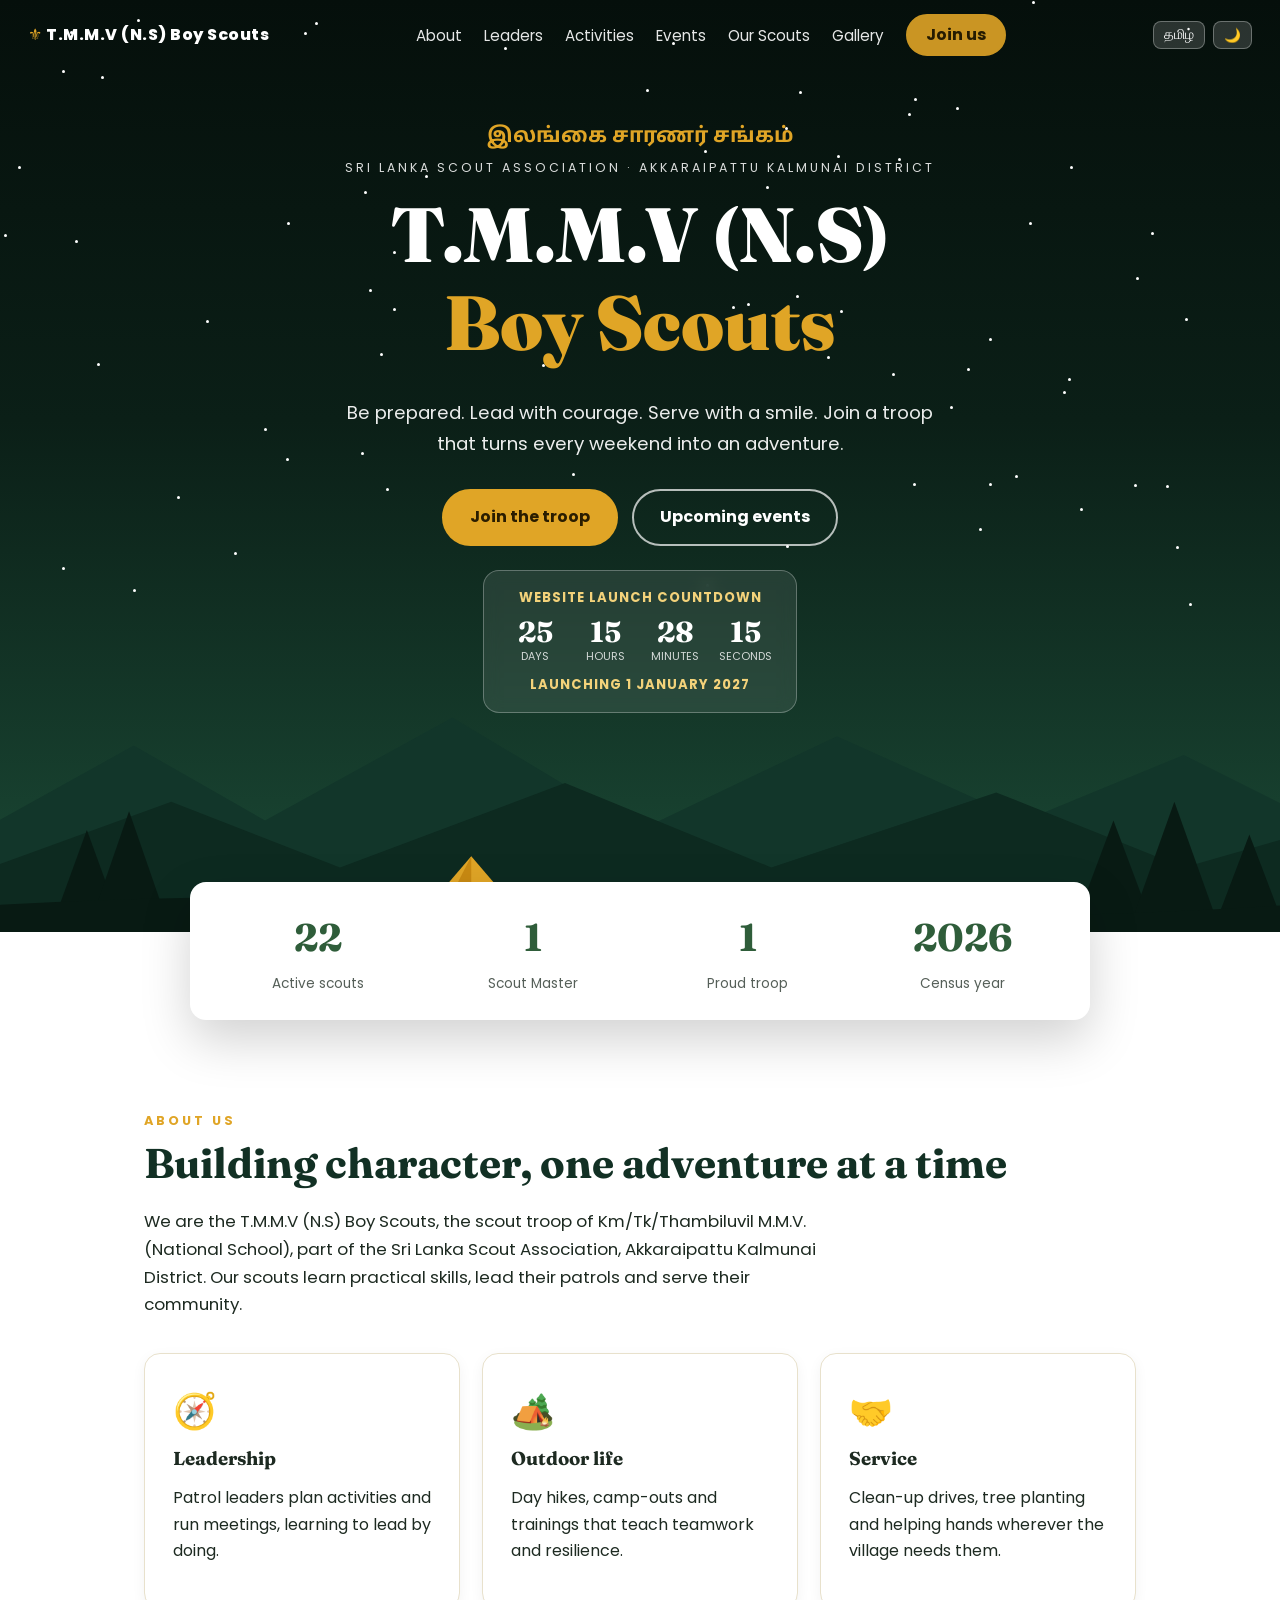
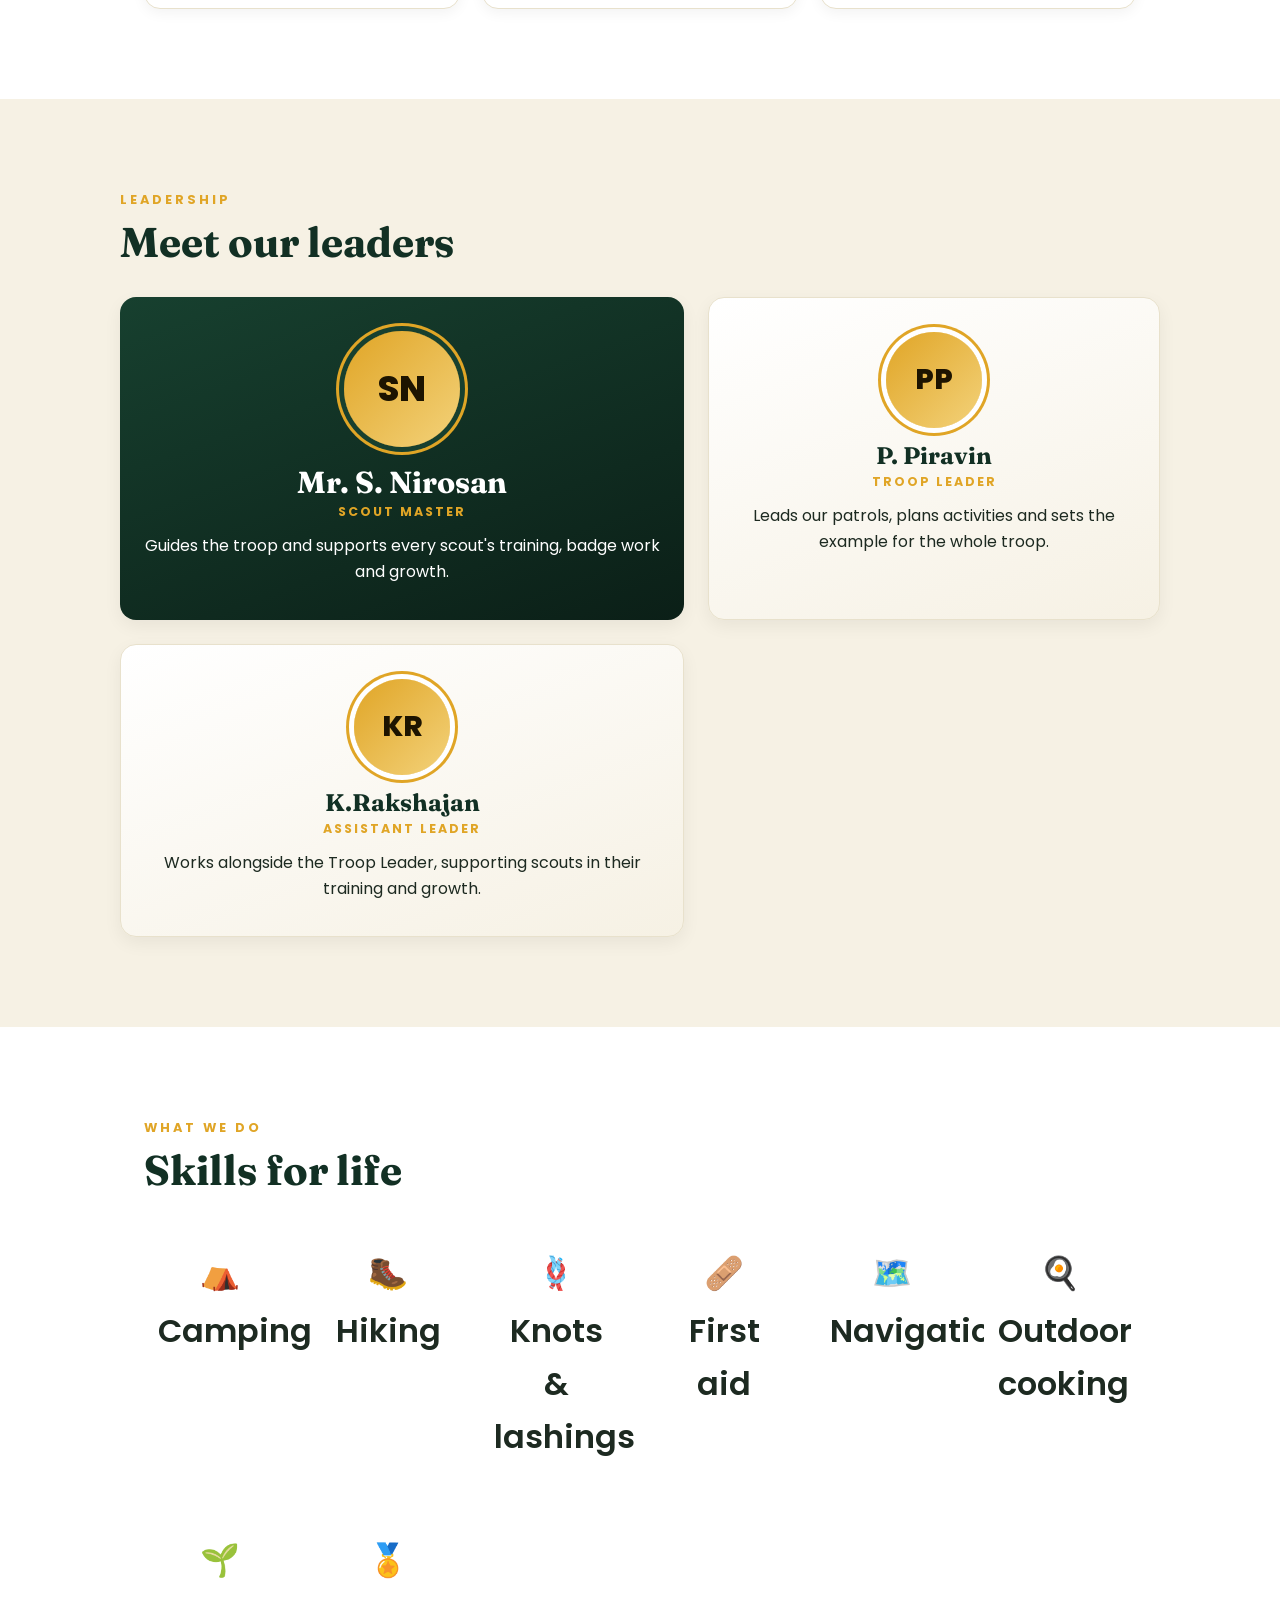
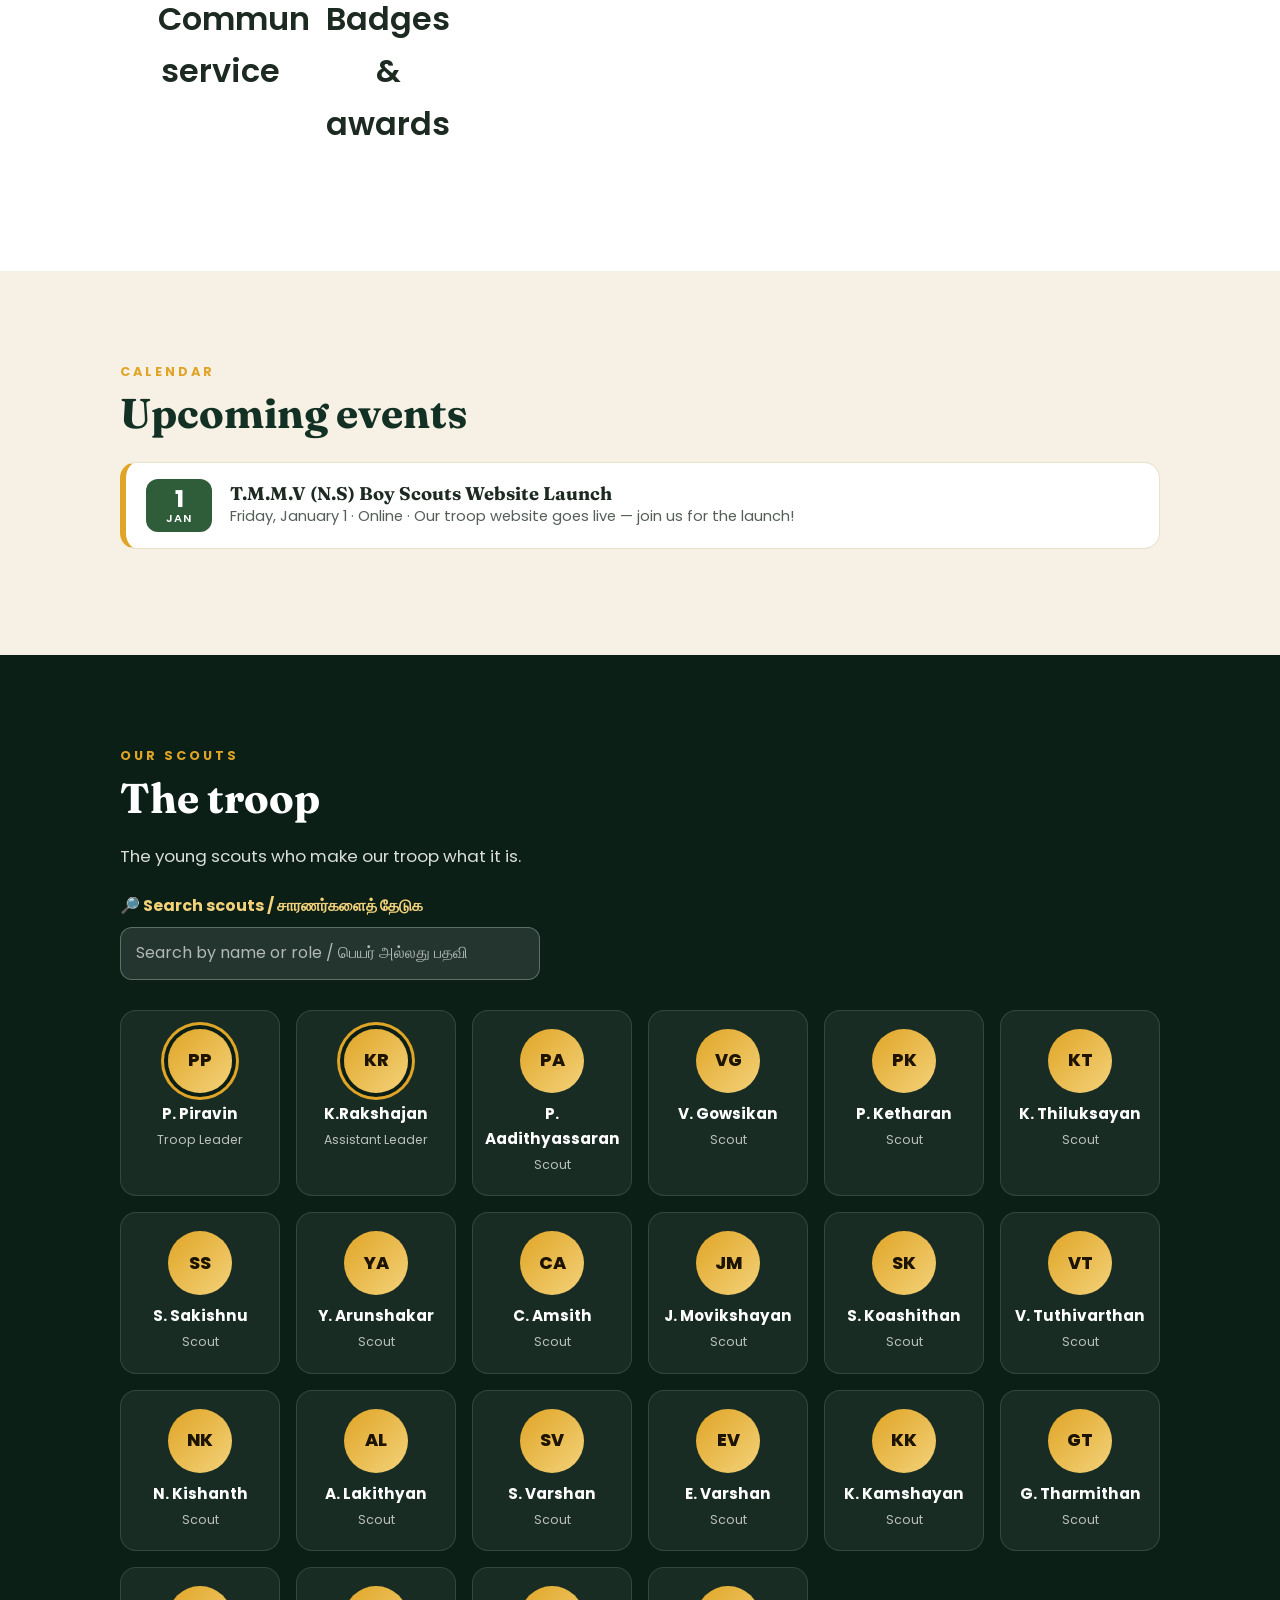
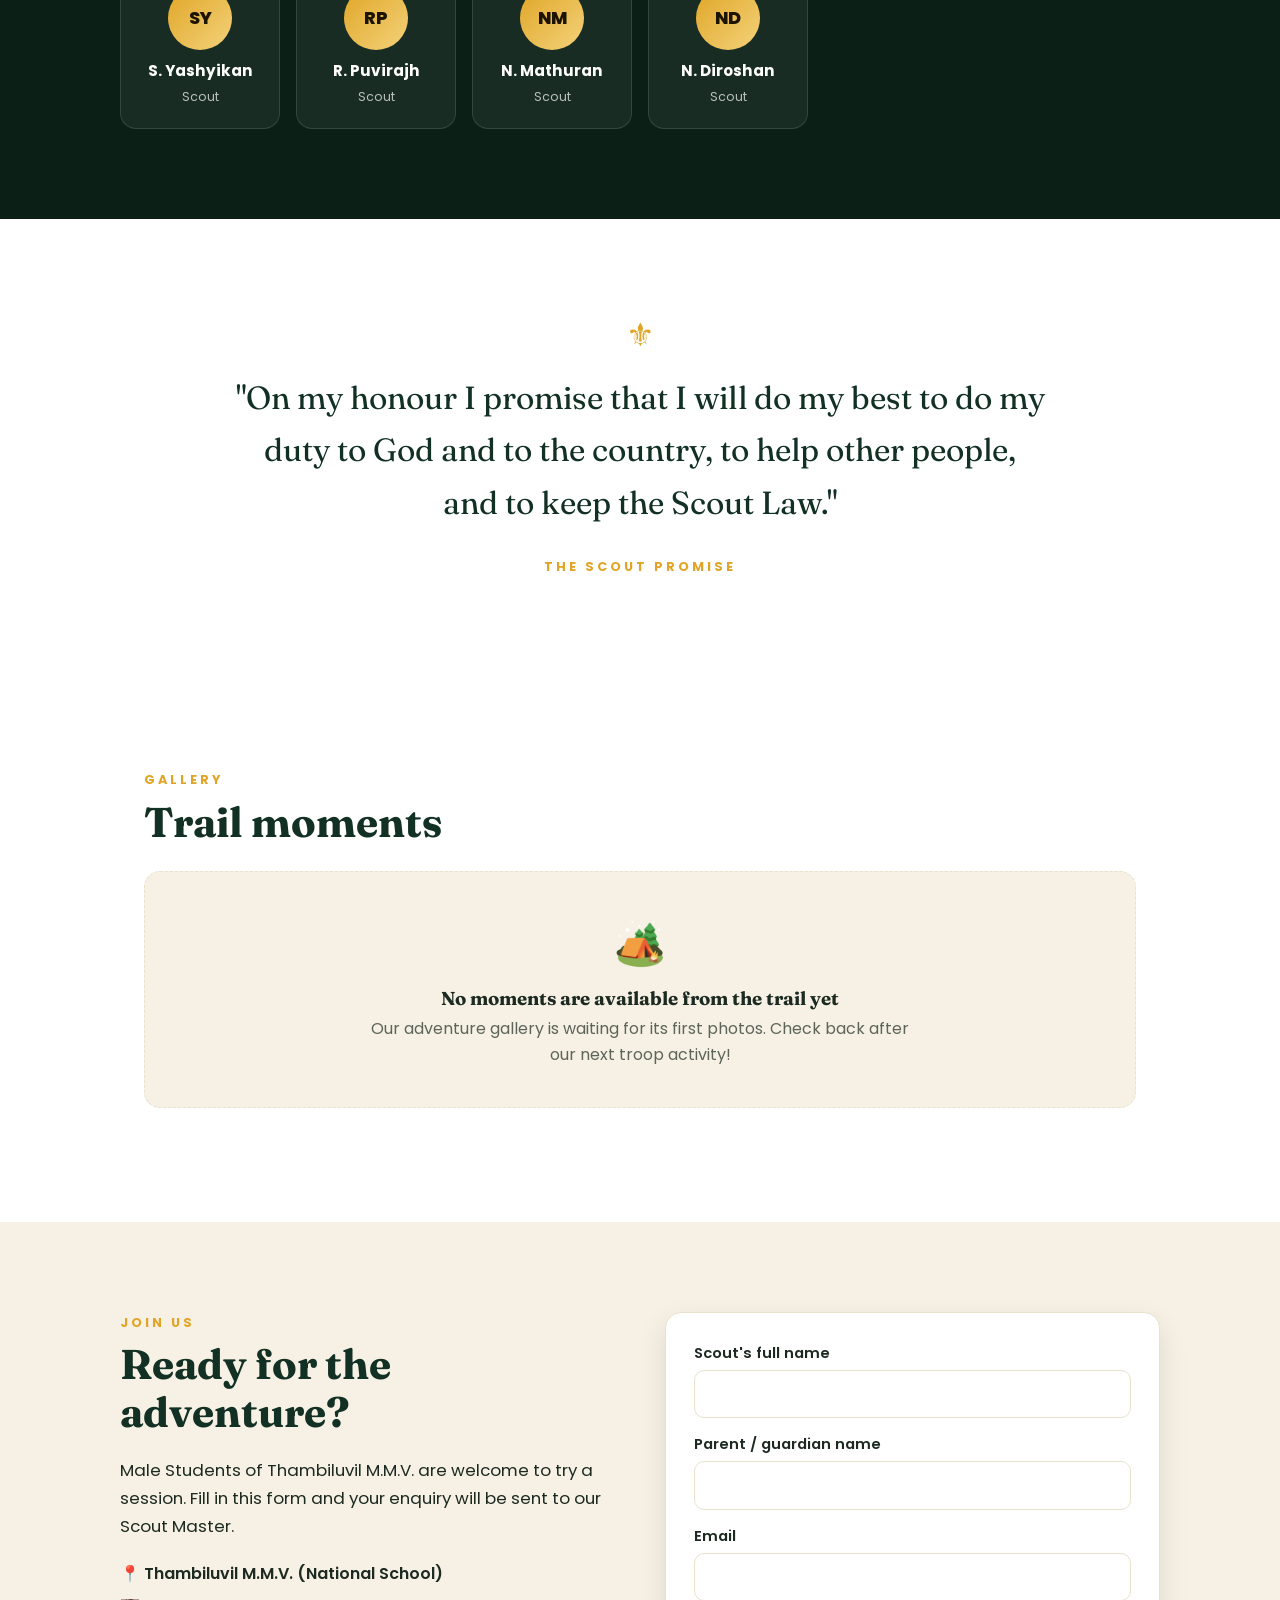
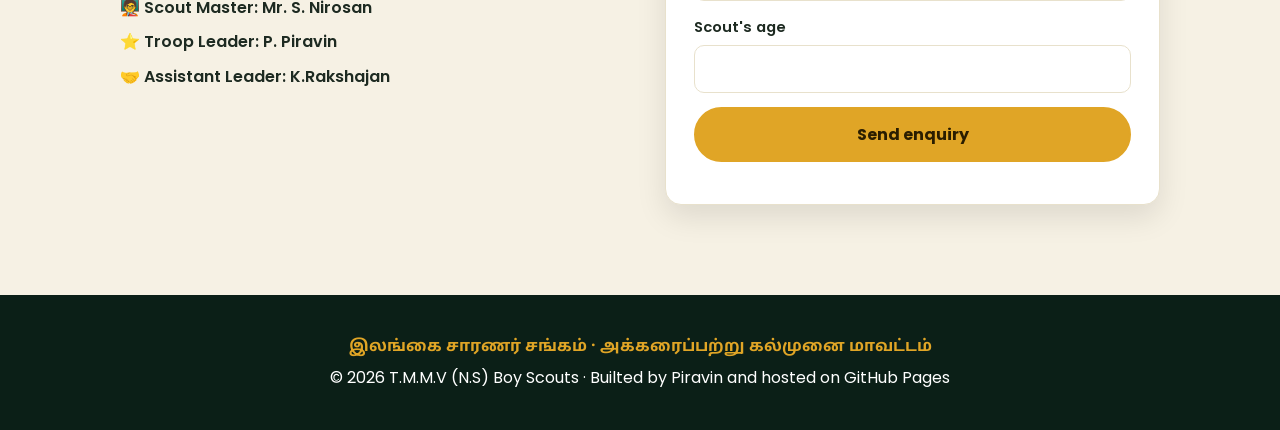
==== index.html @ 50176ca0 "Remove admin controls from website" ====
<!doctype html>
<html lang="en" data-theme="light" data-lang="en">
<head>
<meta charset="utf-8">
<meta name="viewport" content="width=device-width, initial-scale=1">
<title>T.M.M.V (N.S) Boy Scouts · Sri Lanka Scout Association</title>
<meta name="description" content="T.M.M.V (N.S) Boy Scouts, Thambiluvil, Akkaraipattu Kalmunai District. Adventure, service and friendship.">
<meta name="theme-color" content="#0b1f17">
<link rel="preconnect" href="https://fonts.googleapis.com">
<link rel="preconnect" href="https://fonts.gstatic.com" crossorigin>
<link href="https://fonts.googleapis.com/css2?family=Poppins:wght@400;600;800&family=Noto+Sans+Tamil:wght@500;700&family=Fraunces:opsz,wght@9..144,700;9..144,900&display=swap" rel="stylesheet">
<link rel="stylesheet" href="style.css">

</head>
<body>
<header class="nav" id="nav">
  <a class="brand" href="#top"><span class="fleur">⚜</span> T.M.M.V (N.S) Boy Scouts</a>
  <button class="menu-btn" aria-label="Toggle menu" aria-expanded="false">☰</button>
  <nav id="menu">
    <a href="#about" data-i18n="nav_about">About</a>
    <a href="#leaders" data-i18n="nav_leaders">Leaders</a>
    <a href="#activities" data-i18n="nav_activities">Activities</a>
    <a href="#events" data-i18n="nav_events">Events</a>
    <a href="#roster" data-i18n="nav_roster">Our Scouts</a>
    <a href="#gallery" data-i18n="nav_gallery">Gallery</a>
    <a href="#join" class="btn small" data-i18n="nav_join">Join us</a>
  </nav>
  <div class="nav-controls">
    <button id="lang-btn" title="Switch language">தமிழ்</button>
    <button id="theme-btn" title="Toggle theme">🌙</button>
  </div>
</header>

<main id="top">
  <section class="hero">
    <div class="stars" aria-hidden="true"></div>
    <div class="hero-inner">
      <p class="tamil">இலங்கை சாரணர் சங்கம்</p>
      <p class="eyebrow" data-i18n="hero_eyebrow">Sri Lanka Scout Association · Akkaraipattu Kalmunai District</p>
      <h1>T.M.M.V (N.S)<br><span data-i18n="hero_title">Boy Scouts</span></h1>
      <p class="lead" data-i18n="hero_lead">Be prepared. Lead with courage. Serve with a smile. Join a troop that turns every weekend into an adventure.</p>
      <div class="cta">
        <a href="#join" class="btn" data-i18n="cta_join">Join the troop</a>
        <a href="#events" class="btn ghost" data-i18n="cta_events">Upcoming events</a>
      </div>
      <div class="launch-countdown" aria-live="polite">
        <span class="launch-label" data-i18n="launch_label">Website launch countdown</span>
        <div class="countdown-grid">
          <div><strong id="launch-days">--</strong><small data-i18n="count_days">Days</small></div>
          <div><strong id="launch-hours">--</strong><small data-i18n="count_hours">Hours</small></div>
          <div><strong id="launch-minutes">--</strong><small data-i18n="count_minutes">Minutes</small></div>
          <div><strong id="launch-seconds">--</strong><small data-i18n="count_seconds">Seconds</small></div>
        </div>
        <span class="launch-date" data-i18n="launch_date">Launching 1 January 2027</span>
      </div>
    </div>
    <svg class="scene" viewBox="0 0 1440 320" preserveAspectRatio="xMidYMax slice" aria-hidden="true">
      <path d="M0 220 L180 120 L320 200 L520 90 L720 210 L930 110 L1130 200 L1300 130 L1440 200 L1440 320 L0 320Z" fill="#12362a"/>
      <path d="M0 260 L220 180 L400 250 L640 160 L860 250 L1100 170 L1300 250 L1440 210 L1440 320 L0 320Z" fill="#0d2a20"/>
      <g fill="#081a13">
        <path d="M90 320 L130 210 L170 320Z"/><path d="M130 320 L175 190 L220 320Z"/>
        <path d="M1180 320 L1225 200 L1270 320Z"/><path d="M1240 320 L1290 180 L1340 320Z"/>
        <path d="M1330 320 L1370 215 L1410 320Z"/>
      </g>
      <path d="M0 320 L0 292 Q360 270 720 292 T1440 288 L1440 320Z" fill="#081a13"/>
      <g transform="translate(470 238)">
        <path d="M0 82 L70 0 L140 82Z" fill="#e0a526"/>
        <path d="M70 0 L70 82 L28 82Z" fill="#c98a12"/>
        <path d="M70 82 L52 82 L70 38 L88 82Z" fill="#3a2a05"/>
      </g>
      <g transform="translate(790 262)">
        <ellipse cx="30" cy="62" rx="64" ry="12" fill="#ffb347" opacity=".18" class="glow"/>
        <rect x="4" y="54" width="52" height="7" rx="3" fill="#4a2f12" transform="rotate(-8 30 57)"/>
        <rect x="4" y="54" width="52" height="7" rx="3" fill="#5c3a16" transform="rotate(8 30 57)"/>
        <path class="flame" d="M30 56 C8 46 20 28 28 8 C34 26 52 34 30 56Z" fill="#ff8a1f"/>
        <path class="flame f2" d="M30 56 C18 48 26 38 30 26 C36 38 44 46 30 56Z" fill="#ffd25a"/>
      </g>
    </svg>
  </section>

  <section class="stats">
    <div class="stat"><b id="stat-scouts" data-count="0">0</b><span data-i18n="stat_scouts">Active scouts</span></div>
    <div class="stat"><b data-count="1">0</b><span data-i18n="stat_master">Scout Master</span></div>
    <div class="stat"><b data-count="1">0</b><span data-i18n="stat_troop">Proud troop</span></div>
    <div class="stat"><b data-count="2026">0</b><span data-i18n="stat_year">Census year</span></div>
  </section>

  <section id="about" class="section reveal">
    <p class="kicker" data-i18n="about_kicker">About us</p>
    <h2 data-i18n="about_title">Building character, one adventure at a time</h2>
    <p class="intro" data-i18n="about_text">We are the T.M.M.V (N.S) Boy Scouts, the scout troop of Km/Tk/Thambiluvil M.M.V. (National School), part of the Sri Lanka Scout Association, Akkaraipattu Kalmunai District. Our scouts learn practical skills, lead their patrols and serve their community.</p>
    <div class="cards three">
      <article class="card"><span class="icon">🧭</span><h3 data-i18n="card_leadership">Leadership</h3><p data-i18n="card_leadership_desc">Patrol leaders plan activities and run meetings, learning to lead by doing.</p></article>
      <article class="card"><span class="icon">🏕️</span><h3 data-i18n="card_outdoor">Outdoor life</h3><p data-i18n="card_outdoor_desc">Day hikes, camp-outs and trainings that teach teamwork and resilience.</p></article>
      <article class="card"><span class="icon">🤝</span><h3 data-i18n="card_service">Service</h3><p data-i18n="card_service_desc">Clean-up drives, tree planting and helping hands wherever the village needs them.</p></article>
    </div>
  </section>

  <section id="leaders" class="section alt reveal">
    <div class="wrap">
      <p class="kicker" data-i18n="leaders_kicker">Leadership</p>
      <h2 data-i18n="leaders_title">Meet our leaders</h2>
      <div class="leaders" id="leaders-grid"></div>
    </div>
  </section>

  <section id="activities" class="section reveal">
    <p class="kicker" data-i18n="activities_kicker">What we do</p>
    <h2 data-i18n="activities_title">Skills for life</h2>
    <div class="grid-icons">
      <div class="tile-i"><span>⛺</span><span data-i18n="act_camping">Camping</span></div>
      <div class="tile-i"><span>🥾</span><span data-i18n="act_hiking">Hiking</span></div>
      <div class="tile-i"><span>🪢</span><span data-i18n="act_knots">Knots &amp; lashings</span></div>
      <div class="tile-i"><span>🩹</span><span data-i18n="act_firstaid">First aid</span></div>
      <div class="tile-i"><span>🗺️</span><span data-i18n="act_nav">Navigation</span></div>
      <div class="tile-i"><span>🍳</span><span data-i18n="act_cooking">Outdoor cooking</span></div>
      <div class="tile-i"><span>🌱</span><span data-i18n="act_service">Community service</span></div>
      <div class="tile-i"><span>🏅</span><span data-i18n="act_badges">Badges &amp; awards</span></div>
    </div>
  </section>

  <section id="events" class="section alt reveal">
    <div class="wrap">
      <p class="kicker" data-i18n="events_kicker">Calendar</p>
      <h2 data-i18n="events_title">Upcoming events</h2>
      <ul class="events" id="event-list"></ul>
    </div>
  </section>

  <section id="roster" class="section dark reveal">
    <div class="wrap">
      <p class="kicker" data-i18n="roster_kicker">Our scouts</p>
      <h2 data-i18n="roster_title">The troop</h2>
      <p class="intro light" data-i18n="roster_desc">The young scouts who make our troop what it is.</p>
      <label class="scout-search-label" for="scout-search">🔎 Search scouts / சாரணர்களைத் தேடுக</label>
      <input id="scout-search" class="scout-search" type="search" placeholder="Search by name or role / பெயர் அல்லது பதவி" oninput="filterScouts(this.value)" autocomplete="off">
      <div class="roster" id="roster-grid"></div>
    </div>
  </section>

  <section class="promise reveal">
    <blockquote data-i18n="promise_text">"On my honour I promise that I will do my best to do my duty to God and to the country, to help other people, and to keep the Scout Law."</blockquote>
    <p data-i18n="promise_label">The Scout Promise</p>
  </section>

  <section id="gallery" class="section reveal">
    <p class="kicker" data-i18n="gallery_kicker">Gallery</p>
    <h2 data-i18n="gallery_title">Trail moments</h2>
    <div class="trail-empty">
      <span aria-hidden="true">🏕️</span>
      <h3 data-i18n="trail_empty_title">No moments are available from the trail yet</h3>
      <p data-i18n="trail_empty_text">Our adventure gallery is waiting for its first photos. Check back after our next troop activity!</p>
    </div>
    <div class="gallery" id="trail-gallery"></div>
  </section>

  <section id="join" class="section alt reveal">
    <div class="wrap join">
      <div>
        <p class="kicker" data-i18n="join_kicker">Join us</p>
        <h2 data-i18n="join_title">Ready for the adventure?</h2>
        <p class="intro" data-i18n="join_text">Male Students of Thambiluvil M.M.V. are welcome to try a session. Fill in this form and your enquiry will be sent to our Scout Master.</p>
        <ul class="facts" id="facts"></ul>
      </div>
      <form class="form" id="join-form" action="https://formsubmit.co/mrpiravin38@gmail.com" method="POST">
        <input type="hidden" name="_subject" value="New T.M.M.V Boy Scouts website enquiry">
        <input type="hidden" name="_template" value="table">
        <input type="hidden" name="_captcha" value="true">
        <label><span data-i18n="form_scout_name">Scout's full name</span><input name="scout_name" autocomplete="name" required></label>
        <label><span data-i18n="form_name">Parent / guardian name</span><input name="guardian_name" required></label>
        <label>Email<input type="email" name="email" autocomplete="email" required></label>
        <label><span data-i18n="form_age">Scout's age</span><input type="number" name="age" min="5" max="25" required></label>
        <button class="btn" type="submit" data-i18n="form_submit">Send enquiry</button>
        <p id="form-msg" role="status"></p>
      </form>
    </div>
  </section>
</main>

<footer>
  <p class="tamil">இலங்கை சாரணர் சங்கம் · அக்கரைப்பற்று கல்முனை மாவட்டம்</p>
  <p>© <span id="year"></span> T.M.M.V (N.S) Boy Scouts · Builted by Piravin and hosted on GitHub Pages</p>
</footer>


<script src="script.js" defer></script>

</body>
</html>
---- style.css ----
:root{--night:#0b1f17;--green:#2f5d3a;--green-dark:#123024;--sand:#f6f1e4;--gold:#e0a526;--ink:#1d2a21;--radius:16px;--bg:#fff;--bg-alt:var(--sand);--card-bg:#fff;--card-border:#e8e1cc;--text:var(--ink);--text-muted:rgba(29,42,33,.7)}
[data-theme="dark"]{--bg:#0f1a14;--bg-alt:#142620;--card-bg:#1a3028;--card-border:#2a4a3a;--text:#e8f0ec;--text-muted:rgba(232,240,236,.7);--ink:#e8f0ec}
*{box-sizing:border-box}
html{scroll-behavior:smooth}
body{margin:0;color:var(--text);background:var(--bg);line-height:1.65;font-family:"Poppins",system-ui,sans-serif;transition:background .3s,color .3s}
h1,h2,h3{font-family:"Fraunces",Georgia,serif;line-height:1.15}
.tamil{font-family:"Noto Sans Tamil",sans-serif;font-weight:700}
a{color:inherit}

.nav{position:fixed;inset:0 0 auto 0;z-index:20;display:flex;align-items:center;justify-content:space-between;padding:14px 28px;color:#fff;transition:background .3s,padding .3s,box-shadow .3s}
.nav.scrolled{background:rgba(11,31,23,.94);backdrop-filter:blur(8px);padding:10px 28px;box-shadow:0 4px 20px rgba(0,0,0,.25)}
.brand{font-weight:800;text-decoration:none;letter-spacing:.5px}
.fleur{color:var(--gold)}
.nav nav{display:flex;gap:22px;align-items:center;font-size:.95rem}
.nav nav a{text-decoration:none;opacity:.9}
.nav nav a:hover{opacity:1;color:var(--gold)}
.nav nav a.btn:hover{color:#2a1d00}
.menu-btn{display:none;background:none;border:0;color:inherit;font-size:1.6rem;cursor:pointer}
.nav-controls{display:flex;gap:8px;align-items:center}
.nav-controls button{background:rgba(255,255,255,.15);border:1px solid rgba(255,255,255,.3);color:#fff;border-radius:8px;padding:5px 10px;cursor:pointer;font-size:.85rem;transition:background .2s}
.nav-controls button:hover{background:rgba(255,255,255,.3)}

.btn{display:inline-block;padding:13px 26px;border-radius:999px;font-family:inherit;background:var(--gold);color:#2a1d00;font-weight:700;font-size:1rem;text-decoration:none;border:2px solid var(--gold);cursor:pointer;transition:transform .2s,box-shadow .2s}
.btn:hover{transform:translateY(-2px);box-shadow:0 8px 20px rgba(224,165,38,.35)}
.btn.small{padding:6px 18px}
.btn.ghost{background:transparent;color:#fff;border-color:rgba(255,255,255,.7)}

.hero{position:relative;min-height:100vh;display:grid;place-items:center;text-align:center;overflow:hidden;padding:120px 24px 220px;color:#fff;background:linear-gradient(180deg,#050f0b 0%,#0b1f17 45%,#1b4a36 100%)}
.stars{position:absolute;inset:0}
.star{position:absolute;width:3px;height:3px;background:#fff;border-radius:50%;animation:twinkle 3s infinite ease-in-out}
@keyframes twinkle{0%,100%{opacity:.2}50%{opacity:1}}
.hero-inner{position:relative;z-index:2;max-width:820px}
.hero .tamil{font-size:1.3rem;color:var(--gold);margin:0}
.eyebrow{text-transform:uppercase;letter-spacing:3px;font-size:.78rem;opacity:.85;margin:.3em 0 1em}
.hero h1{font-size:clamp(2.4rem,7vw,4.8rem);margin:0 0 .4em;font-weight:900}
.hero h1 span{color:var(--gold)}
.lead{font-size:1.15rem;max-width:620px;margin:0 auto;opacity:.92}
.cta{display:flex;gap:14px;justify-content:center;flex-wrap:wrap;margin-top:30px}
.launch-countdown{position:relative;z-index:2;display:inline-grid;gap:8px;margin-top:24px;padding:16px 22px;border:1px solid rgba(255,255,255,.28);border-radius:16px;background:rgba(255,255,255,.09);backdrop-filter:blur(8px)}
.launch-label,.launch-date{font-size:.82rem;letter-spacing:1px;text-transform:uppercase;color:#f3d27a;font-weight:700}
.countdown-grid{display:flex;justify-content:center;gap:12px}
.countdown-grid div{min-width:58px;display:grid;gap:0}
.countdown-grid strong{font-family:"Fraunces",serif;font-size:1.8rem;line-height:1.1;color:#fff}
.countdown-grid small{font-size:.68rem;color:rgba(255,255,255,.8);text-transform:uppercase}

.scene{position:absolute;bottom:-1px;left:0;width:100%;height:300px;z-index:1}
.flame{transform-origin:30px 56px;animation:flicker .6s infinite alternate ease-in-out}
.flame.f2{animation-duration:.45s}
@keyframes flicker{from{transform:scale(1,.9) rotate(-2deg)}to{transform:scale(1.08,1.08) rotate(2deg)}}
.glow{animation:glow 1.4s infinite alternate}
@keyframes glow{from{opacity:.12}to{opacity:.3}}

.stats{position:relative;z-index:3;margin:-50px auto 0;max-width:900px;display:grid;grid-template-columns:repeat(auto-fit,minmax(150px,1fr));gap:8px;background:var(--card-bg);border-radius:var(--radius);box-shadow:0 20px 50px rgba(0,0,0,.18);padding:24px}
.stat{text-align:center}
.stat b{display:block;font-family:"Fraunces",serif;font-size:2.4rem;color:var(--green)}
.stat span{font-size:.85rem;opacity:.75}

.section{padding:90px 24px;max-width:1040px;margin:0 auto}
.section.alt{max-width:none;background:var(--bg-alt)}
.section.dark{max-width:none;background:var(--night);color:#fff}
.wrap{max-width:1040px;margin:0 auto}
.kicker{text-transform:uppercase;letter-spacing:3px;color:var(--gold);font-weight:700;font-size:.8rem;margin:0}
.section h2{font-size:clamp(1.8rem,4vw,2.6rem);margin:.2em 0 .5em;color:var(--green-dark)}
[data-theme="dark"] .section h2{color:var(--text)}
.dark h2{color:#fff}
.intro{max-width:680px;font-size:1.05rem}
.intro.light{opacity:.85}

.cards{display:grid;gap:22px;margin-top:34px}
.cards.three{grid-template-columns:repeat(auto-fit,minmax(230px,1fr))}
.card{background:var(--card-bg);border:1px solid var(--card-border);border-radius:var(--radius);padding:28px;box-shadow:0 4px 14px rgba(0,0,0,.05);transition:transform .25s,box-shadow .25s}
.card:hover{transform:translateY(-6px);box-shadow:0 16px 30px rgba(0,0,0,.12)}
.card h3{margin:.4em 0 .3em}
.icon{font-size:2.2rem}

.leaders{display:grid;grid-template-columns:1.25fr 1fr;gap:24px;margin-top:30px;align-items:stretch}
.leader-card{text-align:center;padding:34px 24px;border-radius:var(--radius);background:linear-gradient(160deg,var(--card-bg),var(--bg-alt));border:1px solid var(--card-border);box-shadow:0 6px 18px rgba(0,0,0,.06);transition:transform .25s,box-shadow .25s;position:relative}
.leader-card:hover{transform:translateY(-6px);box-shadow:0 18px 34px rgba(0,0,0,.12)}
.leader-card.primary{background:linear-gradient(160deg,#17402f,#0b1f17);color:#fff;border:0}
.leader-card h3{margin:.6em 0 0;font-size:1.5rem;color:var(--green-dark)}
.leader-card.primary h3{color:#fff;font-size:1.9rem}
[data-theme="dark"] .leader-card h3{color:var(--text)}
.leader-card .role{color:var(--gold);font-weight:700;text-transform:uppercase;letter-spacing:2px;font-size:.78rem;margin:.2em 0 .8em}
.leader-card p{margin:.4em 0 0}
.avatar{width:64px;height:64px;margin:0 auto 8px;border-radius:50%;display:grid;place-items:center;font-weight:800;font-size:1.1rem;color:#1d1400;background:linear-gradient(135deg,var(--gold),#f3d27a)}
.avatar.big{width:96px;height:96px;font-size:1.8rem;box-shadow:0 0 0 5px var(--card-bg),0 0 0 8px var(--gold)}
.primary .avatar.big{width:116px;height:116px;font-size:2.2rem;box-shadow:0 0 0 5px #17402f,0 0 0 8px var(--gold)}

.grid-icons{display:grid;grid-template-columns:repeat(auto-fit,minmax(150px,1fr));gap:16px;margin-top:28px}
.tile-i{background:var(--card-bg);border-radius:var(--radius);padding:22px 12px;text-align:center;font-weight:600;border:2px solid transparent;transition:border-color .2s,transform .2s}
.tile-i:hover{border-color:var(--gold);transform:scale(1.04)}
.tile-i span{display:block;font-size:2rem;margin-bottom:6px}

.events{list-style:none;padding:0;display:grid;gap:14px;margin-top:24px}
.events li{display:flex;gap:18px;align-items:center;padding:16px 20px;border:1px solid var(--card-border);border-left:6px solid var(--gold);border-radius:var(--radius);transition:transform .2s,box-shadow .2s;background:var(--card-bg)}
.events li:hover{transform:translateX(6px);box-shadow:0 8px 20px rgba(0,0,0,.08)}
.date{min-width:66px;text-align:center;background:var(--green);color:#fff;border-radius:12px;padding:8px 6px;font-size:1.4rem;font-weight:800;line-height:1.1}
.date small{display:block;font-weight:600;text-transform:uppercase;font-size:.7rem;letter-spacing:1px}
.events h3{margin:0;font-size:1.15rem}
.events p{margin:0;opacity:.75;font-size:.92rem}

.roster{display:grid;grid-template-columns:repeat(auto-fill,minmax(150px,1fr));gap:16px;margin-top:30px}
.scout{text-align:center;padding:18px 8px;border-radius:var(--radius);background:rgba(255,255,255,.06);border:1px solid rgba(255,255,255,.12);transition:transform .2s,background .2s;position:relative}
.scout:hover{transform:translateY(-5px);background:rgba(255,255,255,.12)}
.scout b{display:block;font-size:.95rem}
.scout small{opacity:.7;font-size:.78rem}
.scout.leader .avatar{box-shadow:0 0 0 4px var(--night),0 0 0 7px var(--gold)}

.promise{text-align:center;padding:90px 24px;max-width:860px;margin:0 auto}
.promise blockquote{font-family:"Fraunces",serif;font-size:clamp(1.3rem,3vw,2rem);margin:0 0 .8em;color:var(--green-dark)}
[data-theme="dark"] .promise blockquote{color:var(--text)}
.promise blockquote::before{content:"⚜";display:block;color:var(--gold);font-size:2rem;margin-bottom:10px}
.promise p{text-transform:uppercase;letter-spacing:3px;color:var(--gold);font-weight:700;font-size:.8rem}

.gallery{display:grid;grid-template-columns:repeat(auto-fit,minmax(220px,1fr));gap:16px;margin-top:24px}
.shot{aspect-ratio:4/3;border-radius:var(--radius);display:flex;align-items:flex-end;padding:16px;color:#fff;font-weight:700;background-size:cover;background-position:center;transition:transform .3s}
.shot:hover{transform:scale(1.03) rotate(-.6deg)}
.g1{background-image:linear-gradient(135deg,#3d7a4d,#1f3f28)}
.g2{background-image:linear-gradient(135deg,#6a8caf,#2f4b6b)}
.g3{background-image:linear-gradient(135deg,#c98a2b,#7a4e10)}
.g4{background-image:linear-gradient(135deg,#b44a2e,#5a1e10)}
.note{font-size:.88rem;opacity:.7}
.trail-empty{margin-top:24px;padding:38px 24px;text-align:center;border:1px dashed var(--card-border);border-radius:var(--radius);background:var(--bg-alt)}
.trail-empty>span{font-size:2.6rem}
.trail-empty h3{margin:10px 0 6px}
.trail-empty p{max-width:560px;margin:0 auto;color:var(--text-muted)}


.join{display:grid;grid-template-columns:1fr 1fr;gap:50px;align-items:start}
.facts{list-style:none;padding:0;margin:20px 0 0;display:grid;gap:8px;font-weight:600}
.form{display:grid;gap:14px;background:var(--card-bg);padding:28px;border-radius:var(--radius);box-shadow:0 12px 30px rgba(0,0,0,.1);border:1px solid var(--card-border)}
.form label{display:grid;gap:5px;font-weight:600;font-size:.92rem}
.form input{padding:11px 14px;border:1px solid var(--card-border);border-radius:10px;font:inherit;background:var(--bg);color:var(--text)}
.form input:focus{outline:3px solid rgba(224,165,38,.4);border-color:var(--gold)}
#form-msg{margin:0;color:var(--green);font-weight:600}

footer{background:var(--night);color:#fff;text-align:center;padding:34px 24px}
footer p{margin:.3em 0}
footer .tamil{color:var(--gold)}

.reveal{opacity:0;transform:translateY(30px);transition:opacity .8s,transform .8s}
.reveal.in{opacity:1;transform:none}

/* ===== EDIT MODE ===== */
.edit-ui{display:none}
body.edit-mode .edit-ui{display:block}
body.edit-mode .scout{border:2px dashed #10b981}
body.edit-mode .leader-card{border:2px dashed #10b981}
.edit-btn{position:absolute;top:8px;right:8px;background:#ef4444;color:#fff;border:none;border-radius:4px;padding:4px 10px;cursor:pointer;font-size:.75rem;z-index:5}
.edit-btn.edit{background:#3b82f6}
.edit-btn:hover{opacity:.85}
.role-select{margin-top:8px}
.role-select select{padding:4px 8px;border-radius:6px;background:#1a3028;color:#fff;border:1px solid #2a4a3a;font-size:.8rem}
#save-bar{position:fixed;bottom:0;left:0;right:0;background:#065f46;padding:14px;display:none;justify-content:center;gap:12px;z-index:999;box-shadow:0 -4px 20px rgba(0,0,0,.3)}
body.edit-mode #save-bar{display:flex}
#save-bar button{padding:10px 24px;border:none;border-radius:8px;font-size:1rem;font-weight:700;cursor:pointer}
#save-btn{background:#10b981;color:#fff}
#save-btn:hover{background:#059669}
#lock-btn{background:#475569;color:#fff}
#lock-btn:hover{background:#334155}
#add-member-form{background:var(--card-bg);border:2px solid #10b981;border-radius:var(--radius);padding:20px;margin-top:20px;display:none}
body.edit-mode #add-member-form{display:block}
#add-member-form h3{color:#10b981;margin:0 0 12px}
#add-member-form .form-row{display:flex;gap:12px;flex-wrap:wrap;margin-bottom:12px}
#add-member-form input,#add-member-form select{padding:8px 12px;border-radius:6px;border:1px solid var(--card-border);background:var(--bg);color:var(--text);flex:1;min-width:140px}
#add-member-form button{background:#10b981;color:#fff;border:none;padding:8px 20px;border-radius:6px;cursor:pointer;font-weight:700}

@media(max-width:800px){
  .join,.leaders{grid-template-columns:1fr;gap:30px}
  .menu-btn{display:block}
  .nav nav{display:none;position:absolute;top:100%;left:0;right:0;flex-direction:column;gap:0;background:var(--night);padding:8px 28px 18px}
  .nav nav.open{display:flex}
  .nav nav a{padding:10px 0}
}
@media(prefers-reduced-motion:reduce){*{animation:none!important;transition:none!important}.reveal{opacity:1;transform:none}}


.scout-search-label{display:block;margin:22px 0 8px;font-weight:700;color:#f3d27a}.scout-search{display:block;width:min(100%,420px);padding:12px 15px;border:1px solid rgba(255,255,255,.28);border-radius:12px;background:rgba(255,255,255,.1);color:#fff;font:inherit}.scout-search::placeholder{color:rgba(255,255,255,.65)}#roster-grid .scout[hidden]{display:none}
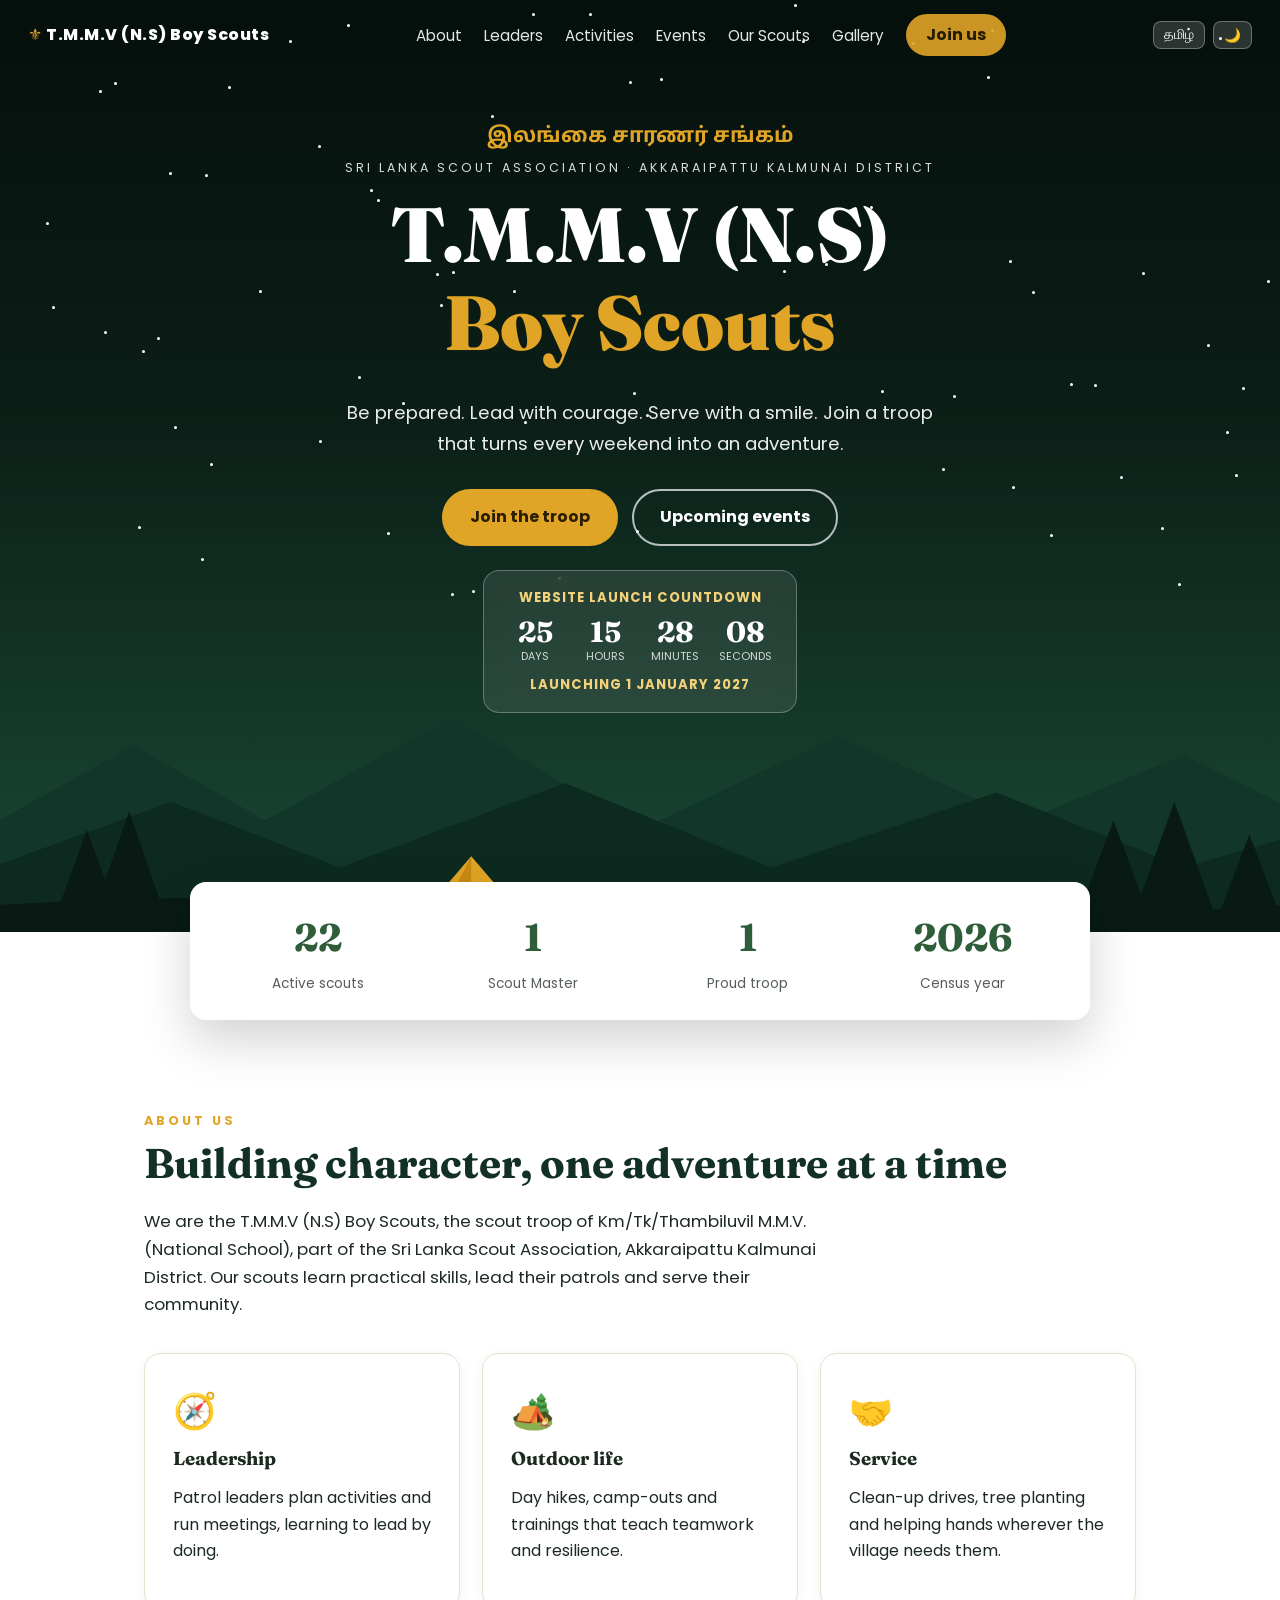
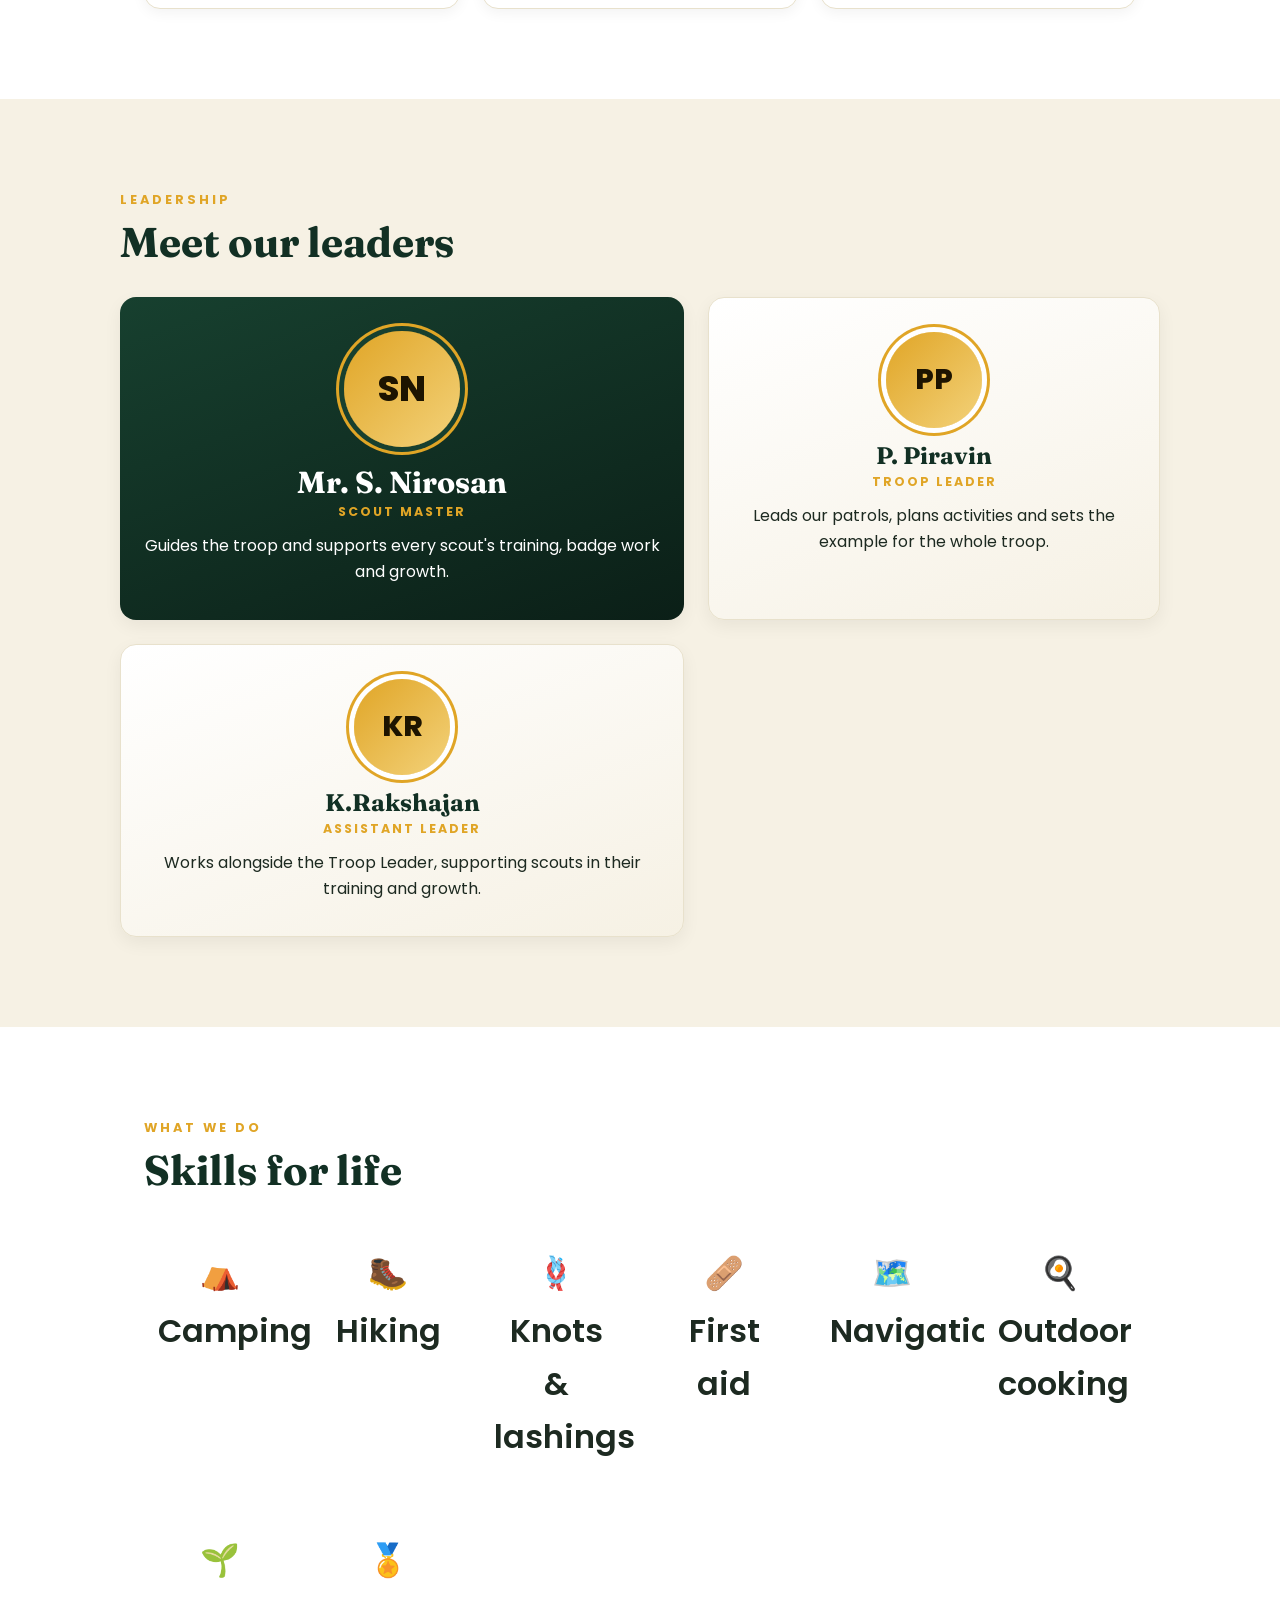
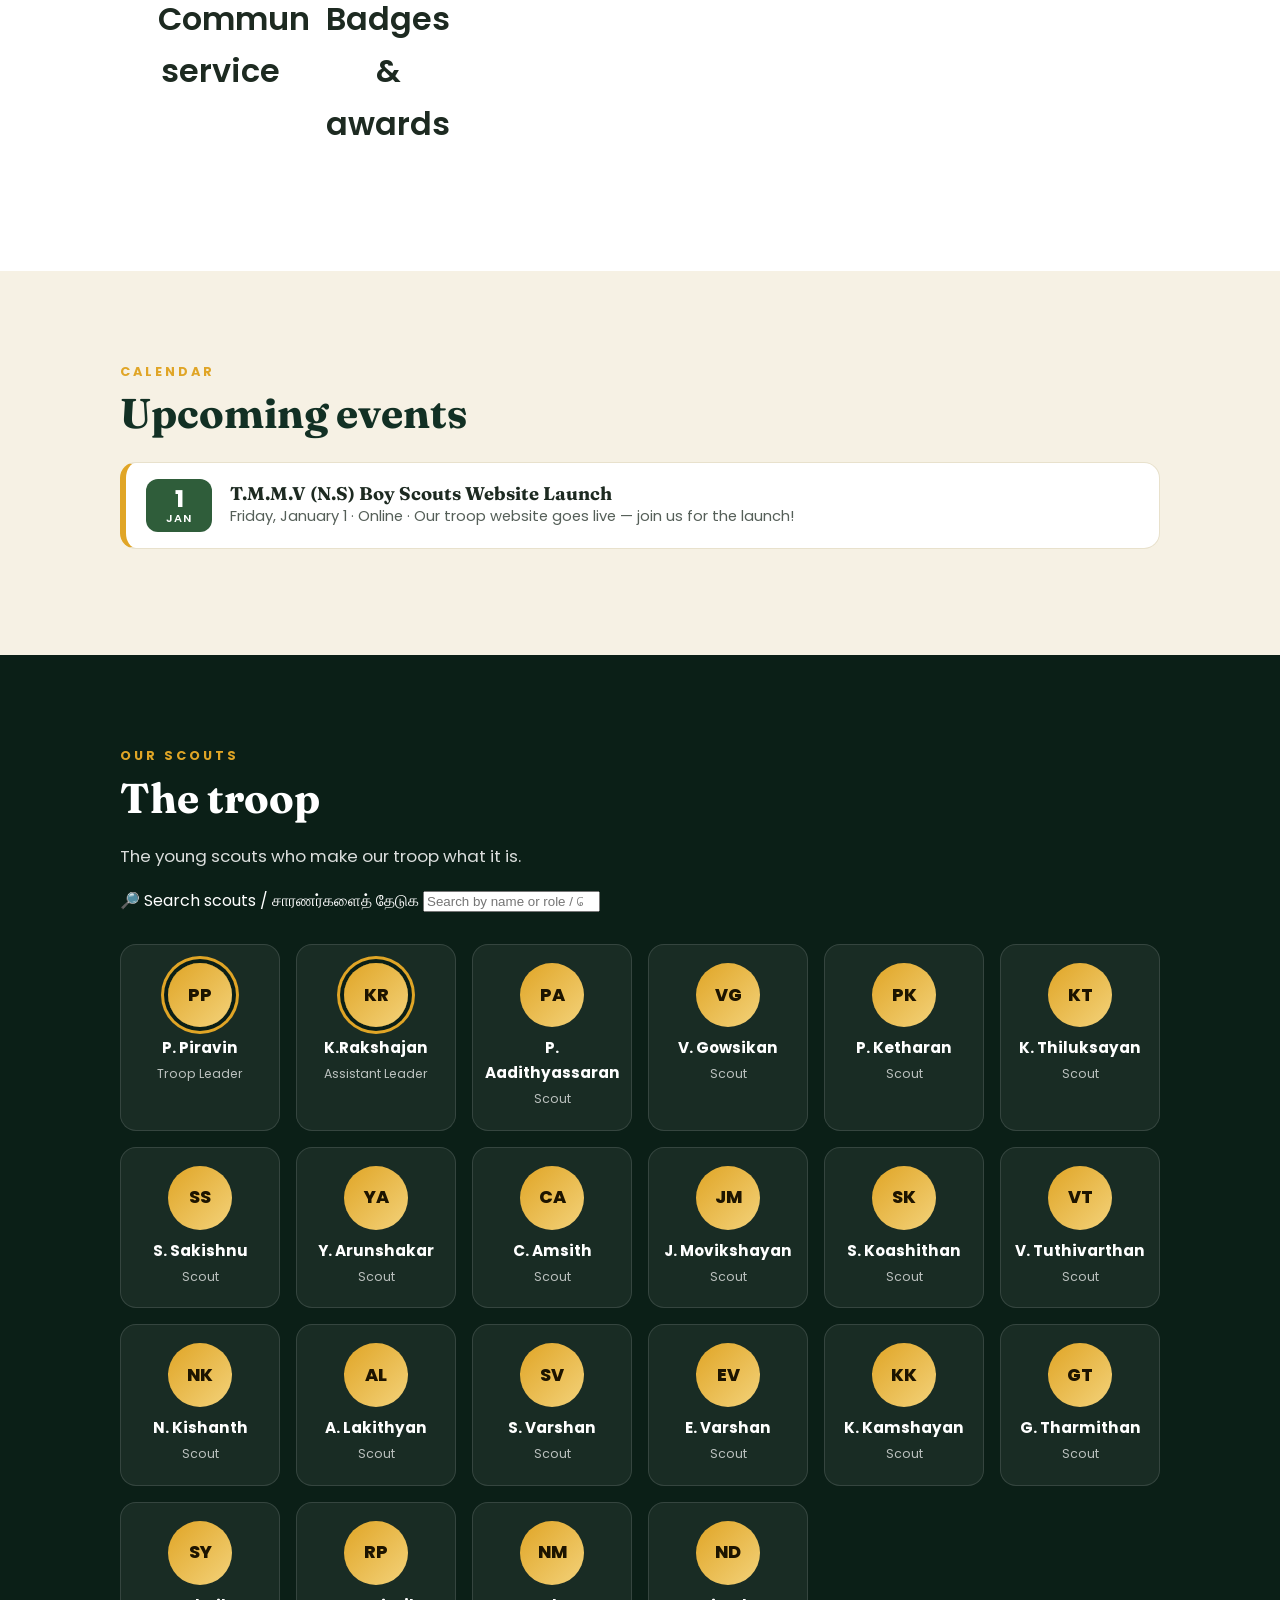
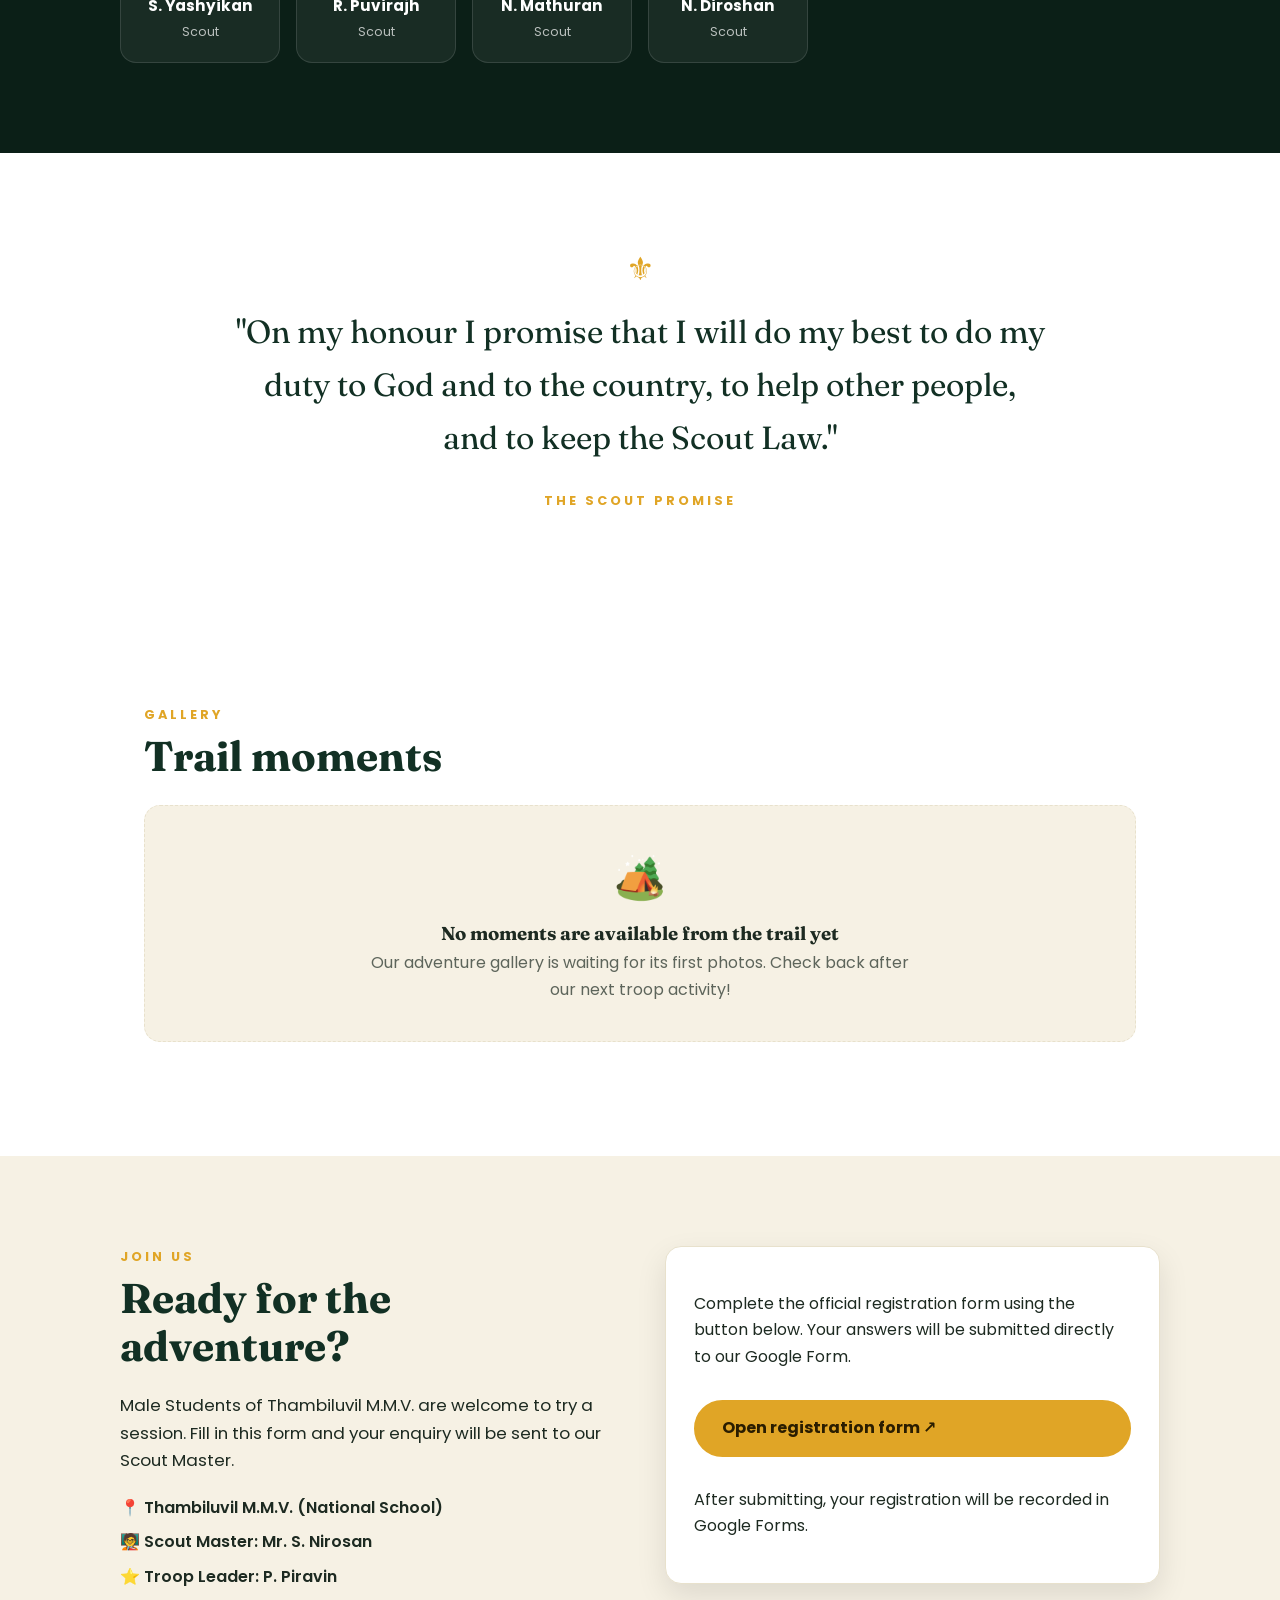
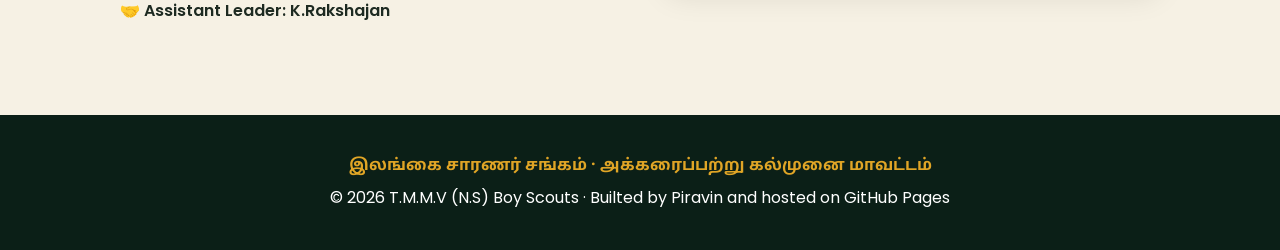
==== commit a319afbf: "Connect website registration button to Google Form" ====
--- a/index.html
+++ b/index.html
@@ -162,17 +162,11 @@
         <p class="intro" data-i18n="join_text">Male Students of Thambiluvil M.M.V. are welcome to try a session. Fill in this form and your enquiry will be sent to our Scout Master.</p>
         <ul class="facts" id="facts"></ul>
       </div>
-      <form class="form" id="join-form" action="https://formsubmit.co/mrpiravin38@gmail.com" method="POST">
-        <input type="hidden" name="_subject" value="New T.M.M.V Boy Scouts website enquiry">
-        <input type="hidden" name="_template" value="table">
-        <input type="hidden" name="_captcha" value="true">
-        <label><span data-i18n="form_scout_name">Scout's full name</span><input name="scout_name" autocomplete="name" required></label>
-        <label><span data-i18n="form_name">Parent / guardian name</span><input name="guardian_name" required></label>
-        <label>Email<input type="email" name="email" autocomplete="email" required></label>
-        <label><span data-i18n="form_age">Scout's age</span><input type="number" name="age" min="5" max="25" required></label>
-        <button class="btn" type="submit" data-i18n="form_submit">Send enquiry</button>
-        <p id="form-msg" role="status"></p>
-      </form>
+      <div class="form registration-link">
+        <p>Complete the official registration form using the button below. Your answers will be submitted directly to our Google Form.</p>
+        <a class="btn" href="https://forms.gle/46LyYoBZfnToigWN6" target="_blank" rel="noopener noreferrer">Open registration form ↗</a>
+        <p class="form-note">After submitting, your registration will be recorded in Google Forms.</p>
+      </div>
     </div>
   </section>
 </main>
--- a/style.css
+++ b/style.css
@@ -141,38 +141,3 @@
 .reveal{opacity:0;transform:translateY(30px);transition:opacity .8s,transform .8s}
 .reveal.in{opacity:1;transform:none}
 
-/* ===== EDIT MODE ===== */
-.edit-ui{display:none}
-body.edit-mode .edit-ui{display:block}
-body.edit-mode .scout{border:2px dashed #10b981}
-body.edit-mode .leader-card{border:2px dashed #10b981}
-.edit-btn{position:absolute;top:8px;right:8px;background:#ef4444;color:#fff;border:none;border-radius:4px;padding:4px 10px;cursor:pointer;font-size:.75rem;z-index:5}
-.edit-btn.edit{background:#3b82f6}
-.edit-btn:hover{opacity:.85}
-.role-select{margin-top:8px}
-.role-select select{padding:4px 8px;border-radius:6px;background:#1a3028;color:#fff;border:1px solid #2a4a3a;font-size:.8rem}
-#save-bar{position:fixed;bottom:0;left:0;right:0;background:#065f46;padding:14px;display:none;justify-content:center;gap:12px;z-index:999;box-shadow:0 -4px 20px rgba(0,0,0,.3)}
-body.edit-mode #save-bar{display:flex}
-#save-bar button{padding:10px 24px;border:none;border-radius:8px;font-size:1rem;font-weight:700;cursor:pointer}
-#save-btn{background:#10b981;color:#fff}
-#save-btn:hover{background:#059669}
-#lock-btn{background:#475569;color:#fff}
-#lock-btn:hover{background:#334155}
-#add-member-form{background:var(--card-bg);border:2px solid #10b981;border-radius:var(--radius);padding:20px;margin-top:20px;display:none}
-body.edit-mode #add-member-form{display:block}
-#add-member-form h3{color:#10b981;margin:0 0 12px}
-#add-member-form .form-row{display:flex;gap:12px;flex-wrap:wrap;margin-bottom:12px}
-#add-member-form input,#add-member-form select{padding:8px 12px;border-radius:6px;border:1px solid var(--card-border);background:var(--bg);color:var(--text);flex:1;min-width:140px}
-#add-member-form button{background:#10b981;color:#fff;border:none;padding:8px 20px;border-radius:6px;cursor:pointer;font-weight:700}
-
-@media(max-width:800px){
-  .join,.leaders{grid-template-columns:1fr;gap:30px}
-  .menu-btn{display:block}
-  .nav nav{display:none;position:absolute;top:100%;left:0;right:0;flex-direction:column;gap:0;background:var(--night);padding:8px 28px 18px}
-  .nav nav.open{display:flex}
-  .nav nav a{padding:10px 0}
-}
-@media(prefers-reduced-motion:reduce){*{animation:none!important;transition:none!important}.reveal{opacity:1;transform:none}}
-
-
-.scout-search-label{display:block;margin:22px 0 8px;font-weight:700;color:#f3d27a}.scout-search{display:block;width:min(100%,420px);padding:12px 15px;border:1px solid rgba(255,255,255,.28);border-radius:12px;background:rgba(255,255,255,.1);color:#fff;font:inherit}.scout-search::placeholder{color:rgba(255,255,255,.65)}#roster-grid .scout[hidden]{display:none}
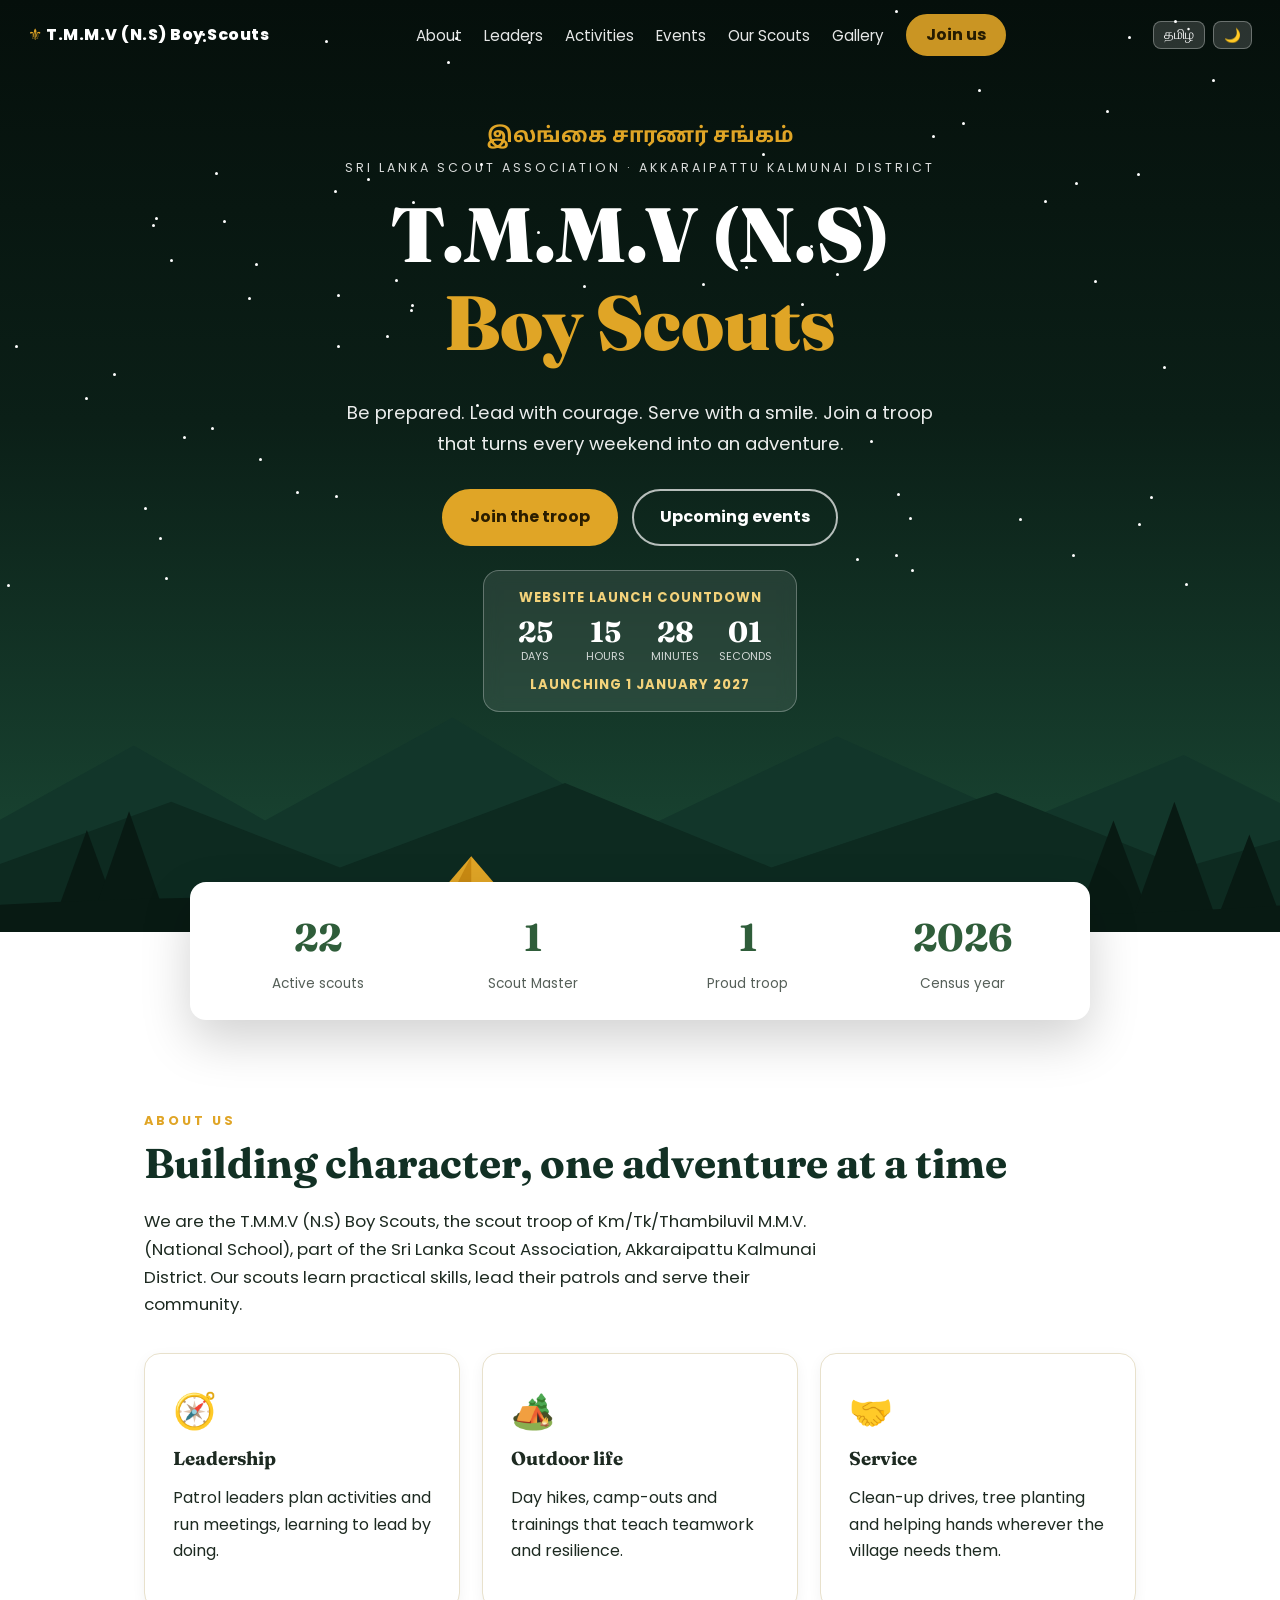
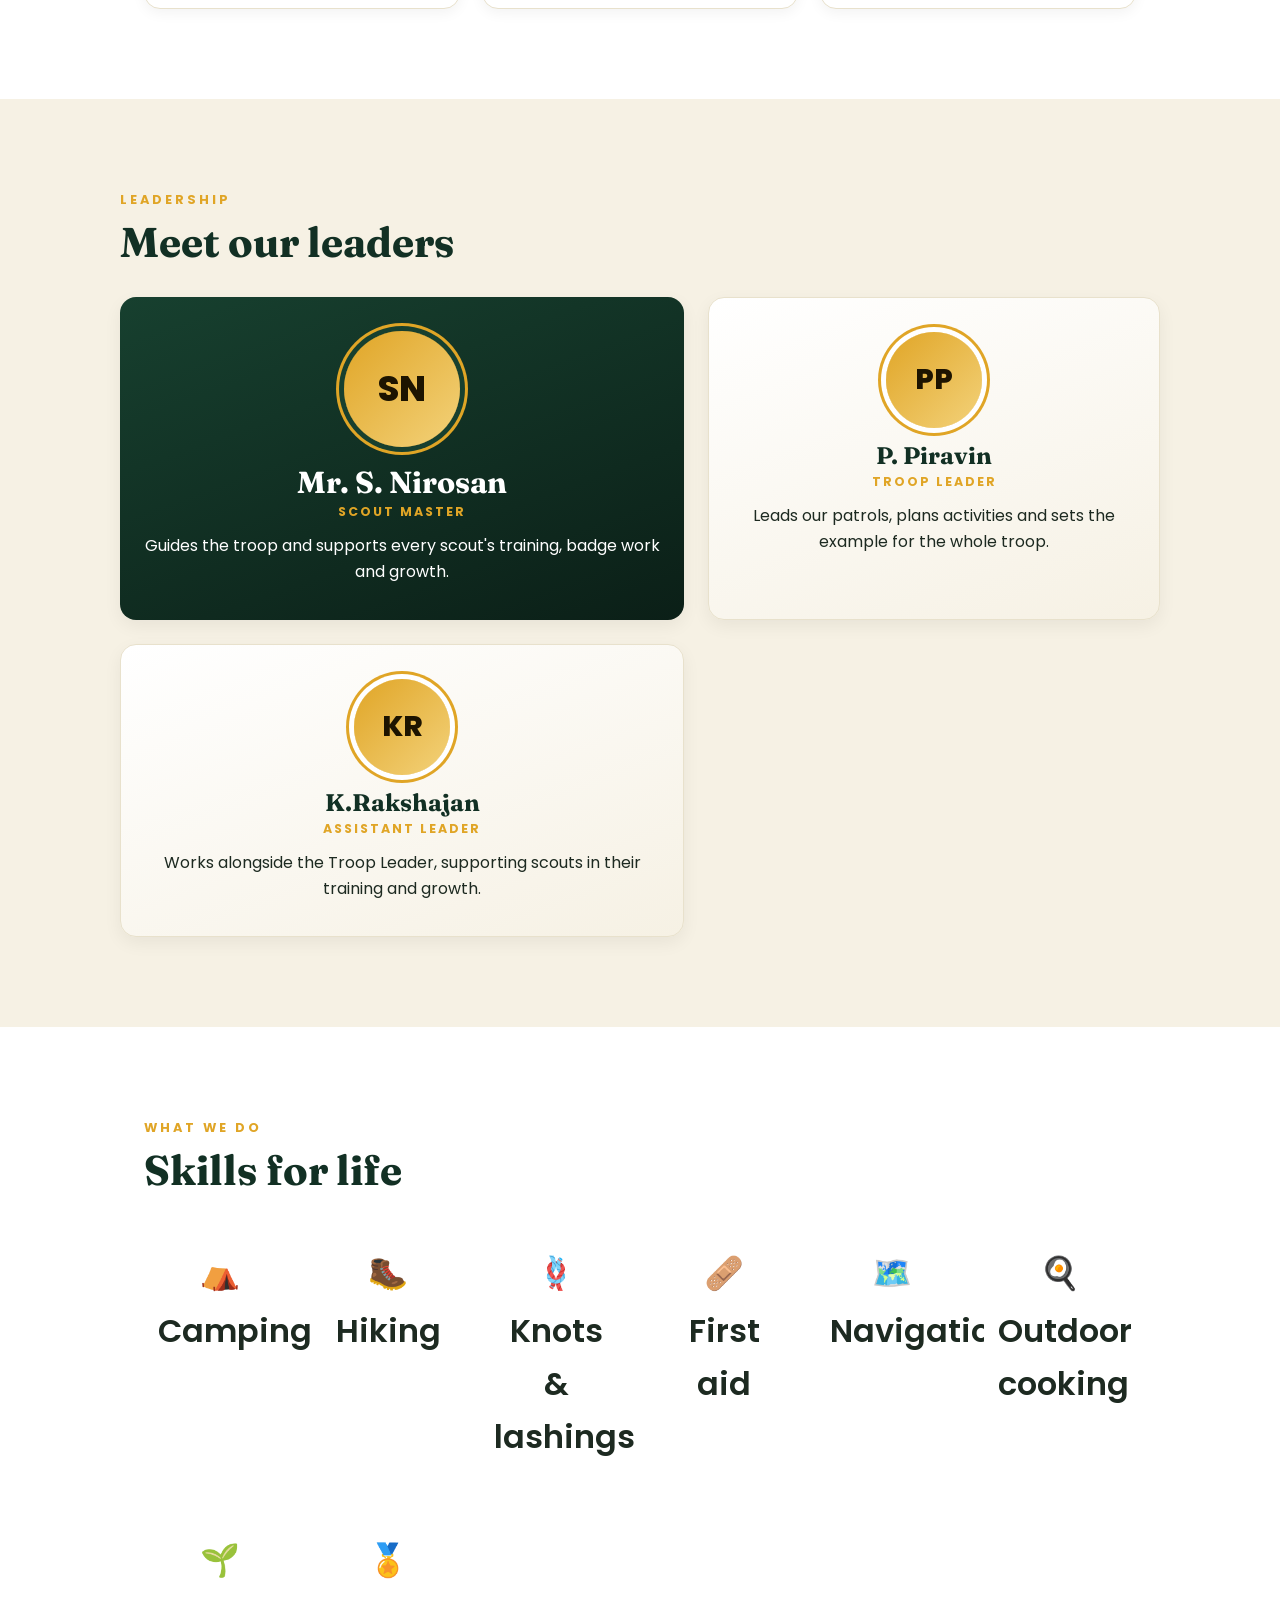
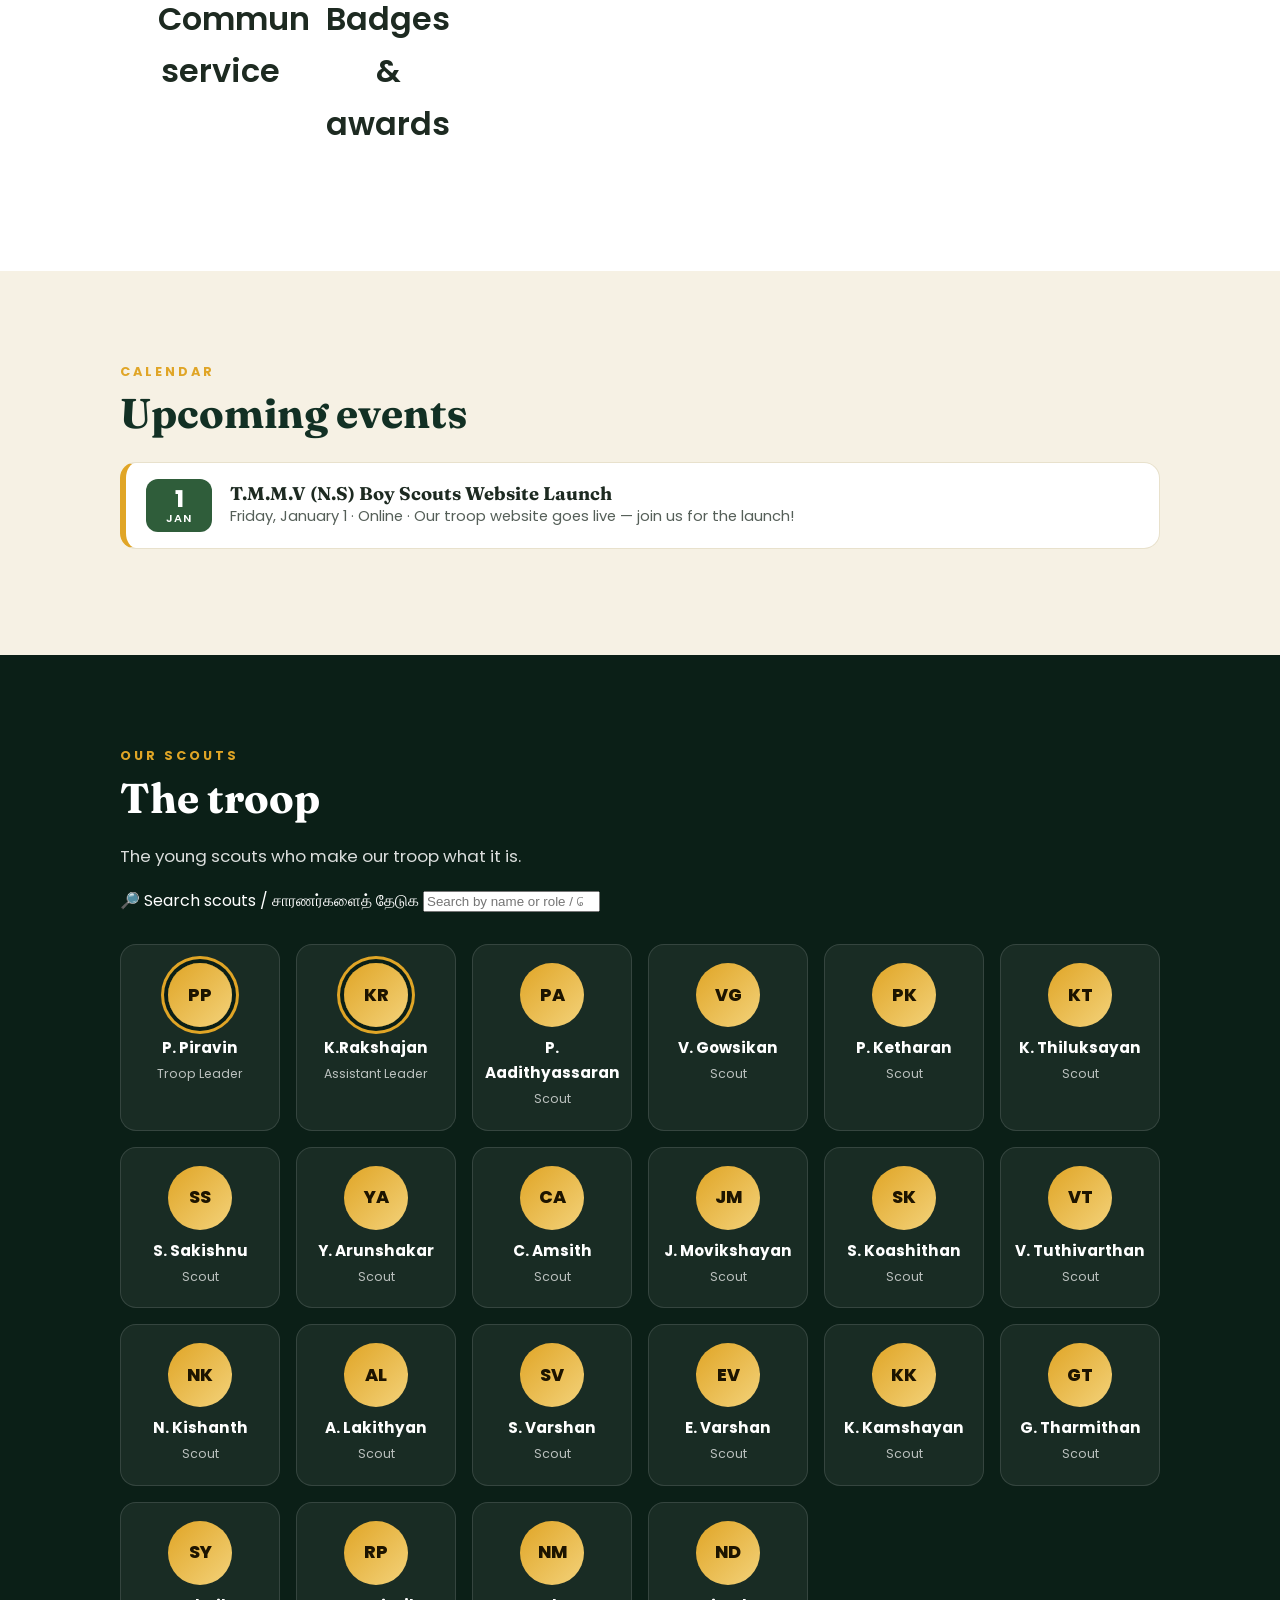
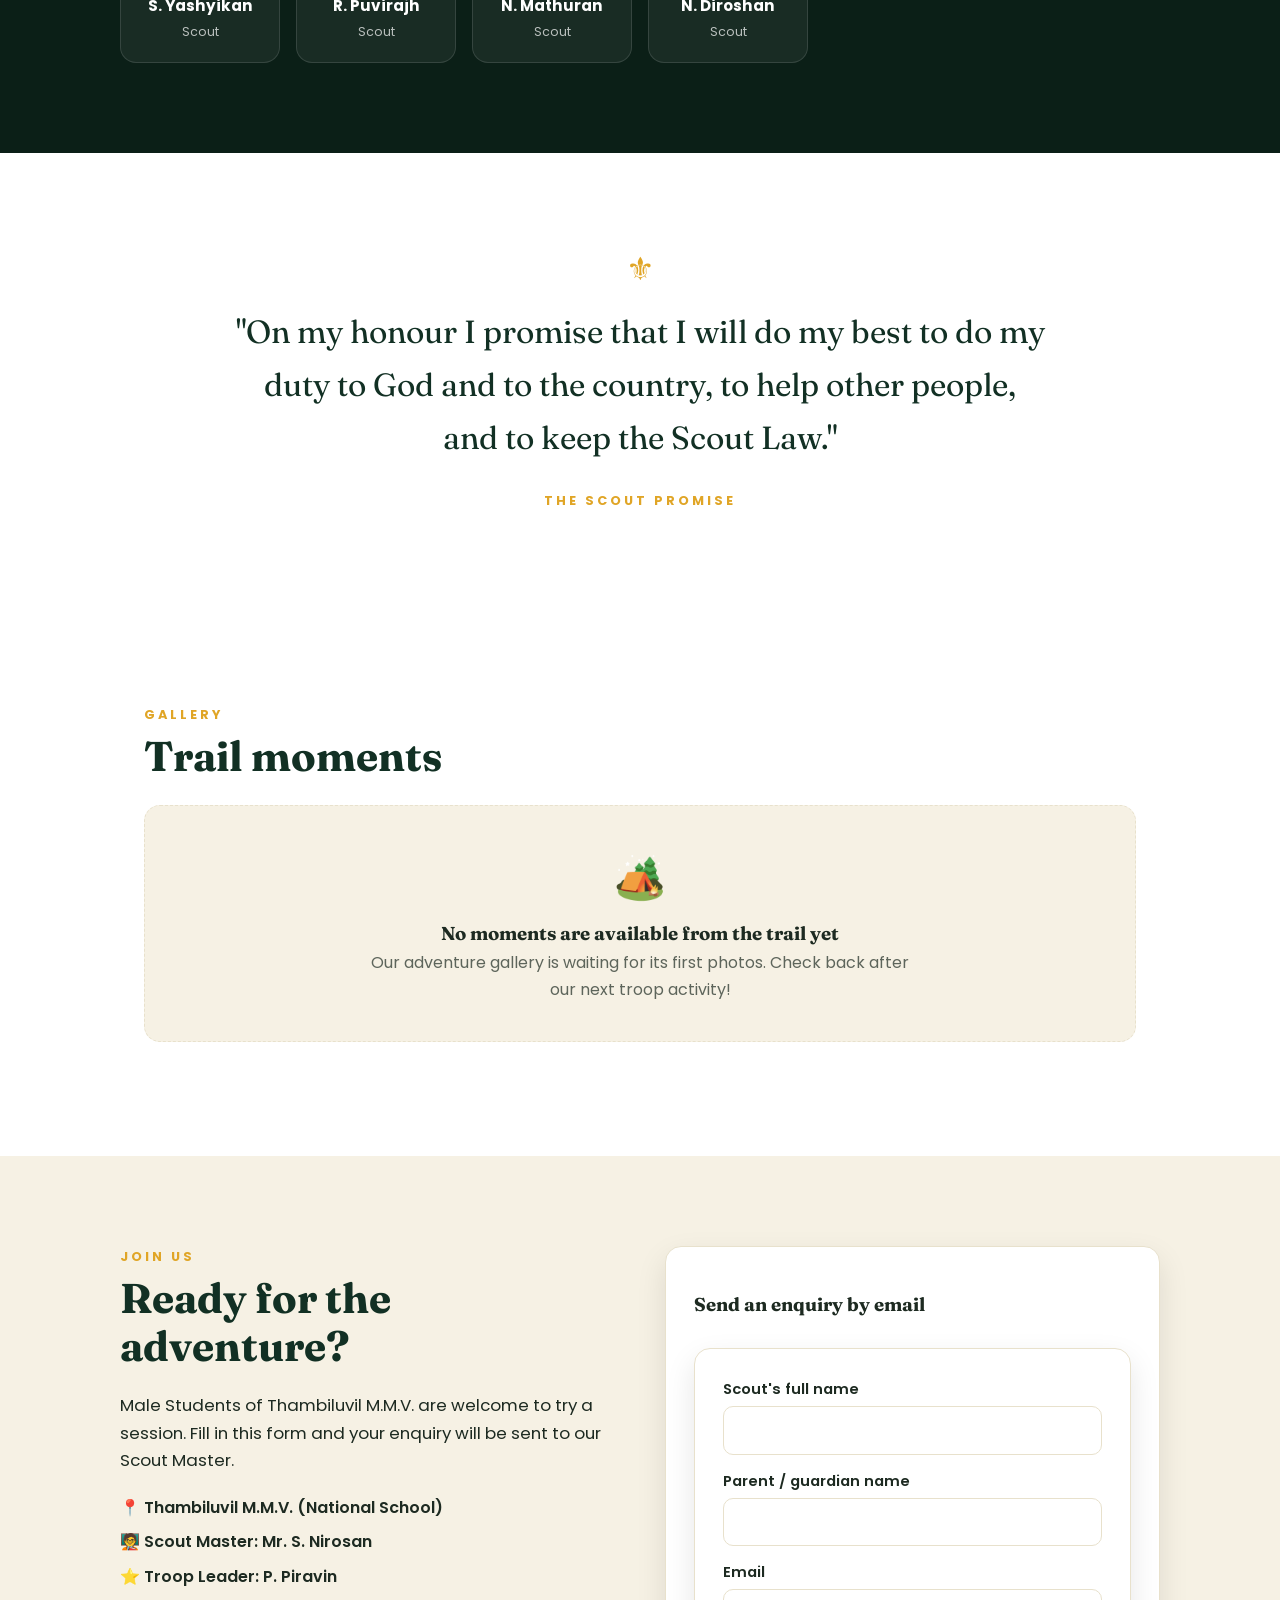
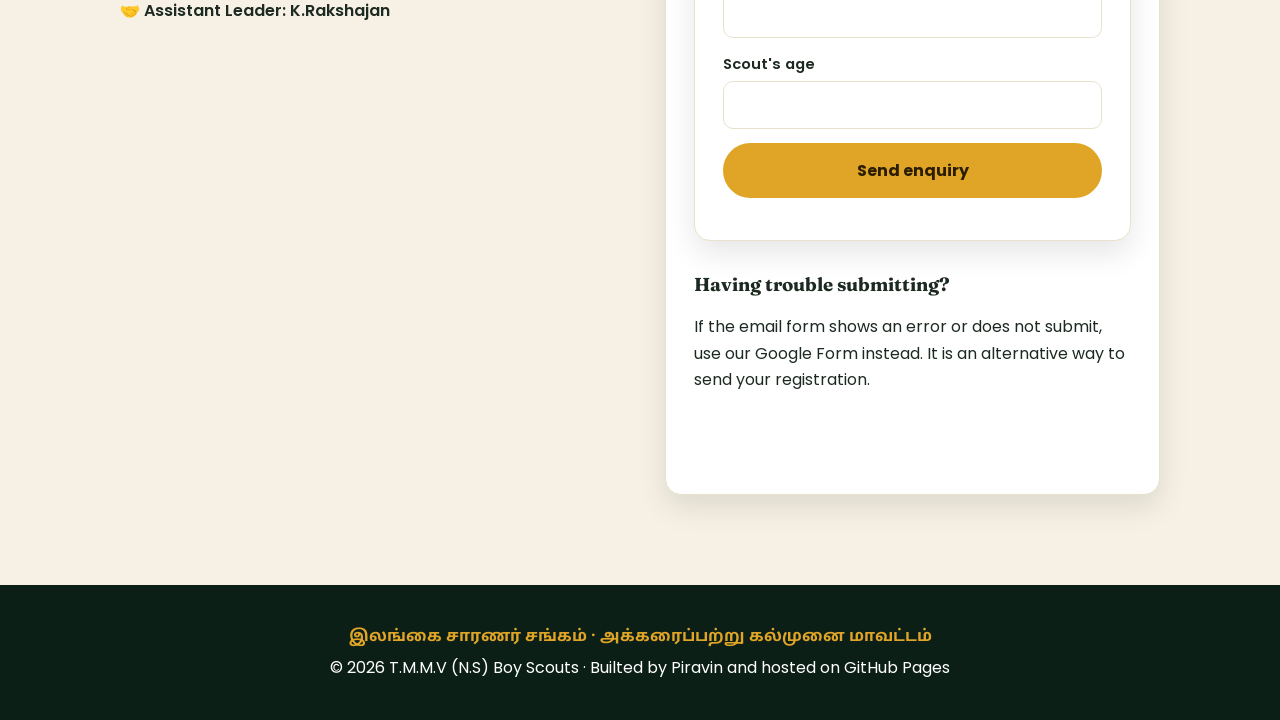
==== commit d49bd6d9: "Restore email enquiry form and keep Google Form as fallback" ====
--- a/index.html
+++ b/index.html
@@ -162,10 +162,24 @@
         <p class="intro" data-i18n="join_text">Male Students of Thambiluvil M.M.V. are welcome to try a session. Fill in this form and your enquiry will be sent to our Scout Master.</p>
         <ul class="facts" id="facts"></ul>
       </div>
-      <div class="form registration-link">
-        <p>Complete the official registration form using the button below. Your answers will be submitted directly to our Google Form.</p>
-        <a class="btn" href="https://forms.gle/46LyYoBZfnToigWN6" target="_blank" rel="noopener noreferrer">Open registration form ↗</a>
-        <p class="form-note">After submitting, your registration will be recorded in Google Forms.</p>
+      <div class="form registration-options">
+        <h3>Send an enquiry by email</h3>
+        <form class="form" id="join-form" action="https://formsubmit.co/mrpiravin38@gmail.com" method="POST">
+          <input type="hidden" name="_subject" value="New T.M.M.V Boy Scouts website enquiry">
+          <input type="hidden" name="_template" value="table">
+          <input type="hidden" name="_captcha" value="true">
+          <label><span data-i18n="form_scout_name">Scout's full name</span><input name="scout_name" autocomplete="name" required></label>
+          <label><span data-i18n="form_name">Parent / guardian name</span><input name="guardian_name" required></label>
+          <label>Email<input type="email" name="email" autocomplete="email" required></label>
+          <label><span data-i18n="form_age">Scout's age</span><input type="number" name="age" min="5" max="25" required></label>
+          <button class="btn" type="submit" data-i18n="form_submit">Send enquiry</button>
+          <p id="form-msg" role="status"></p>
+        </form>
+        <div class="registration-fallback">
+          <h3>Having trouble submitting?</h3>
+          <p>If the email form shows an error or does not submit, use our Google Form instead. It is an alternative way to send your registration.</p>
+          <a class="btn ghost" href="https://forms.gle/46LyYoBZfnToigWN6" target="_blank" rel="noopener noreferrer">Open Google registration form ↗</a>
+        </div>
       </div>
     </div>
   </section>
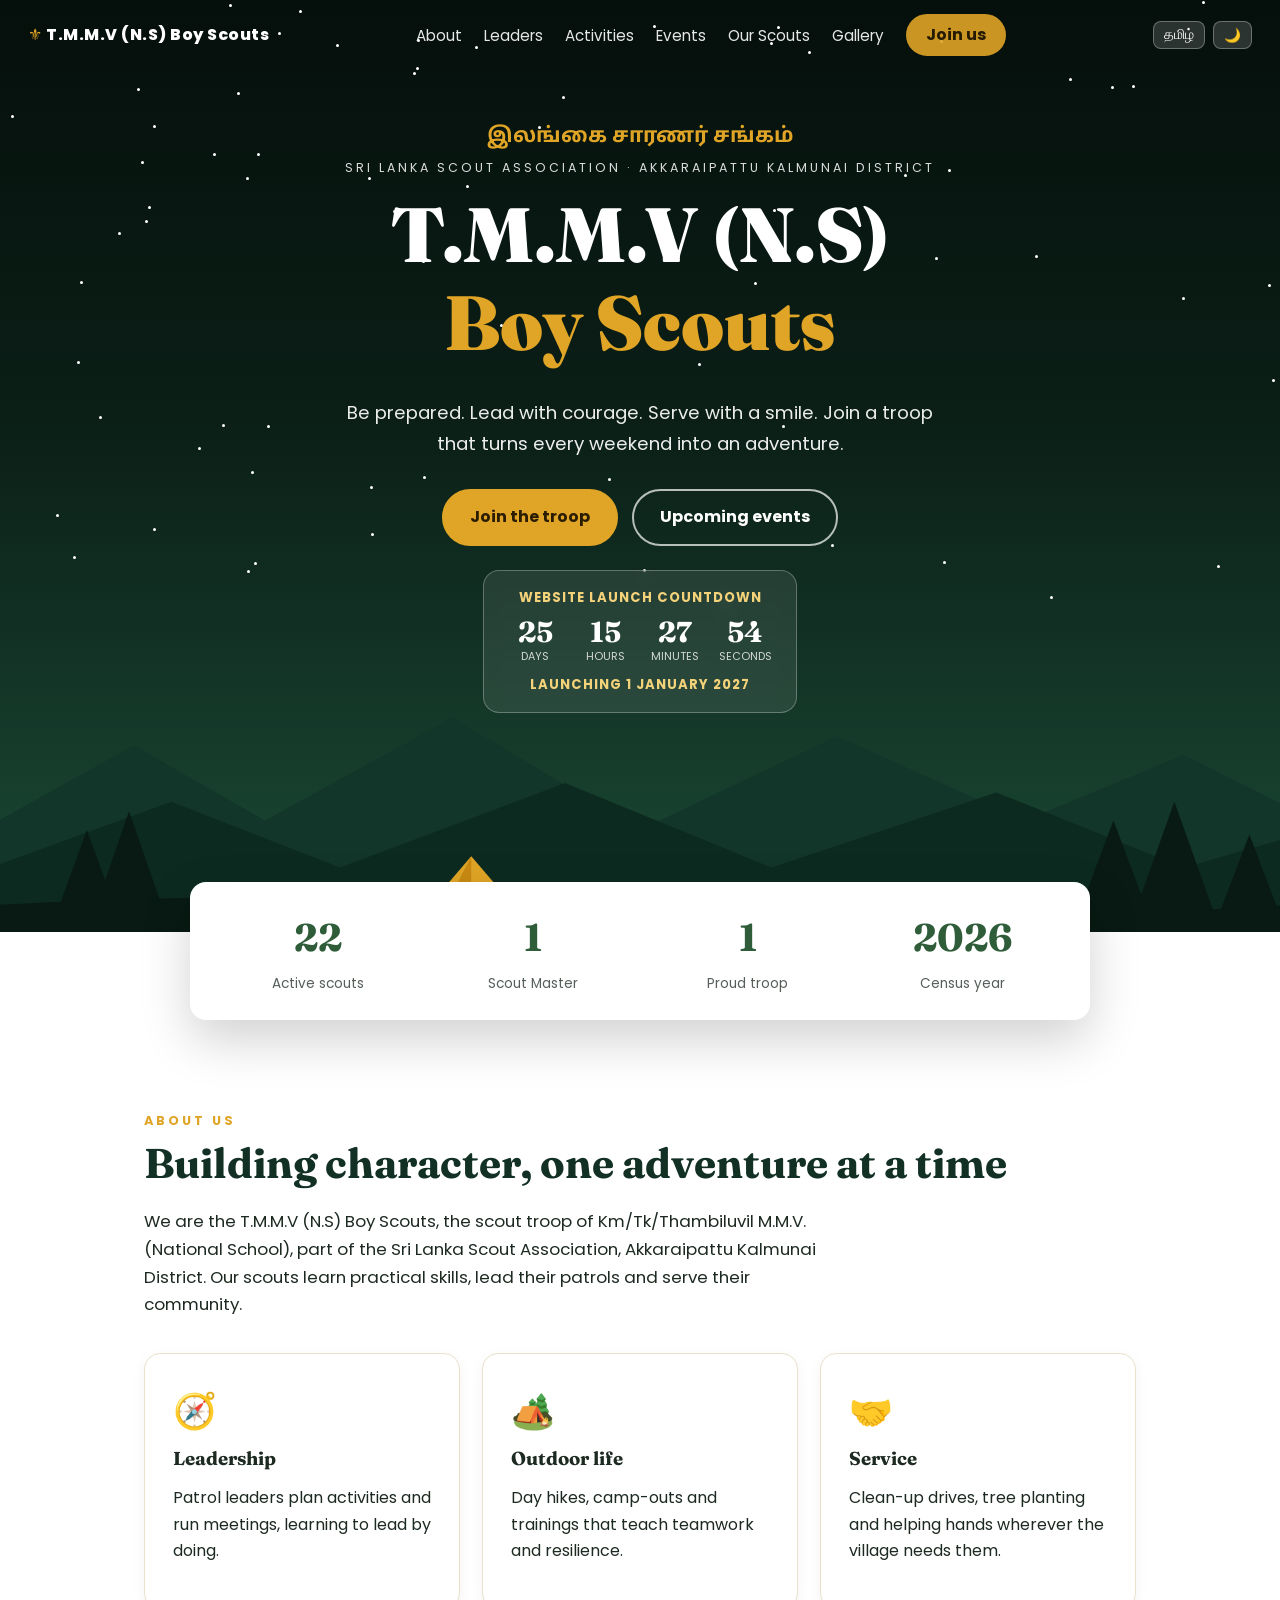
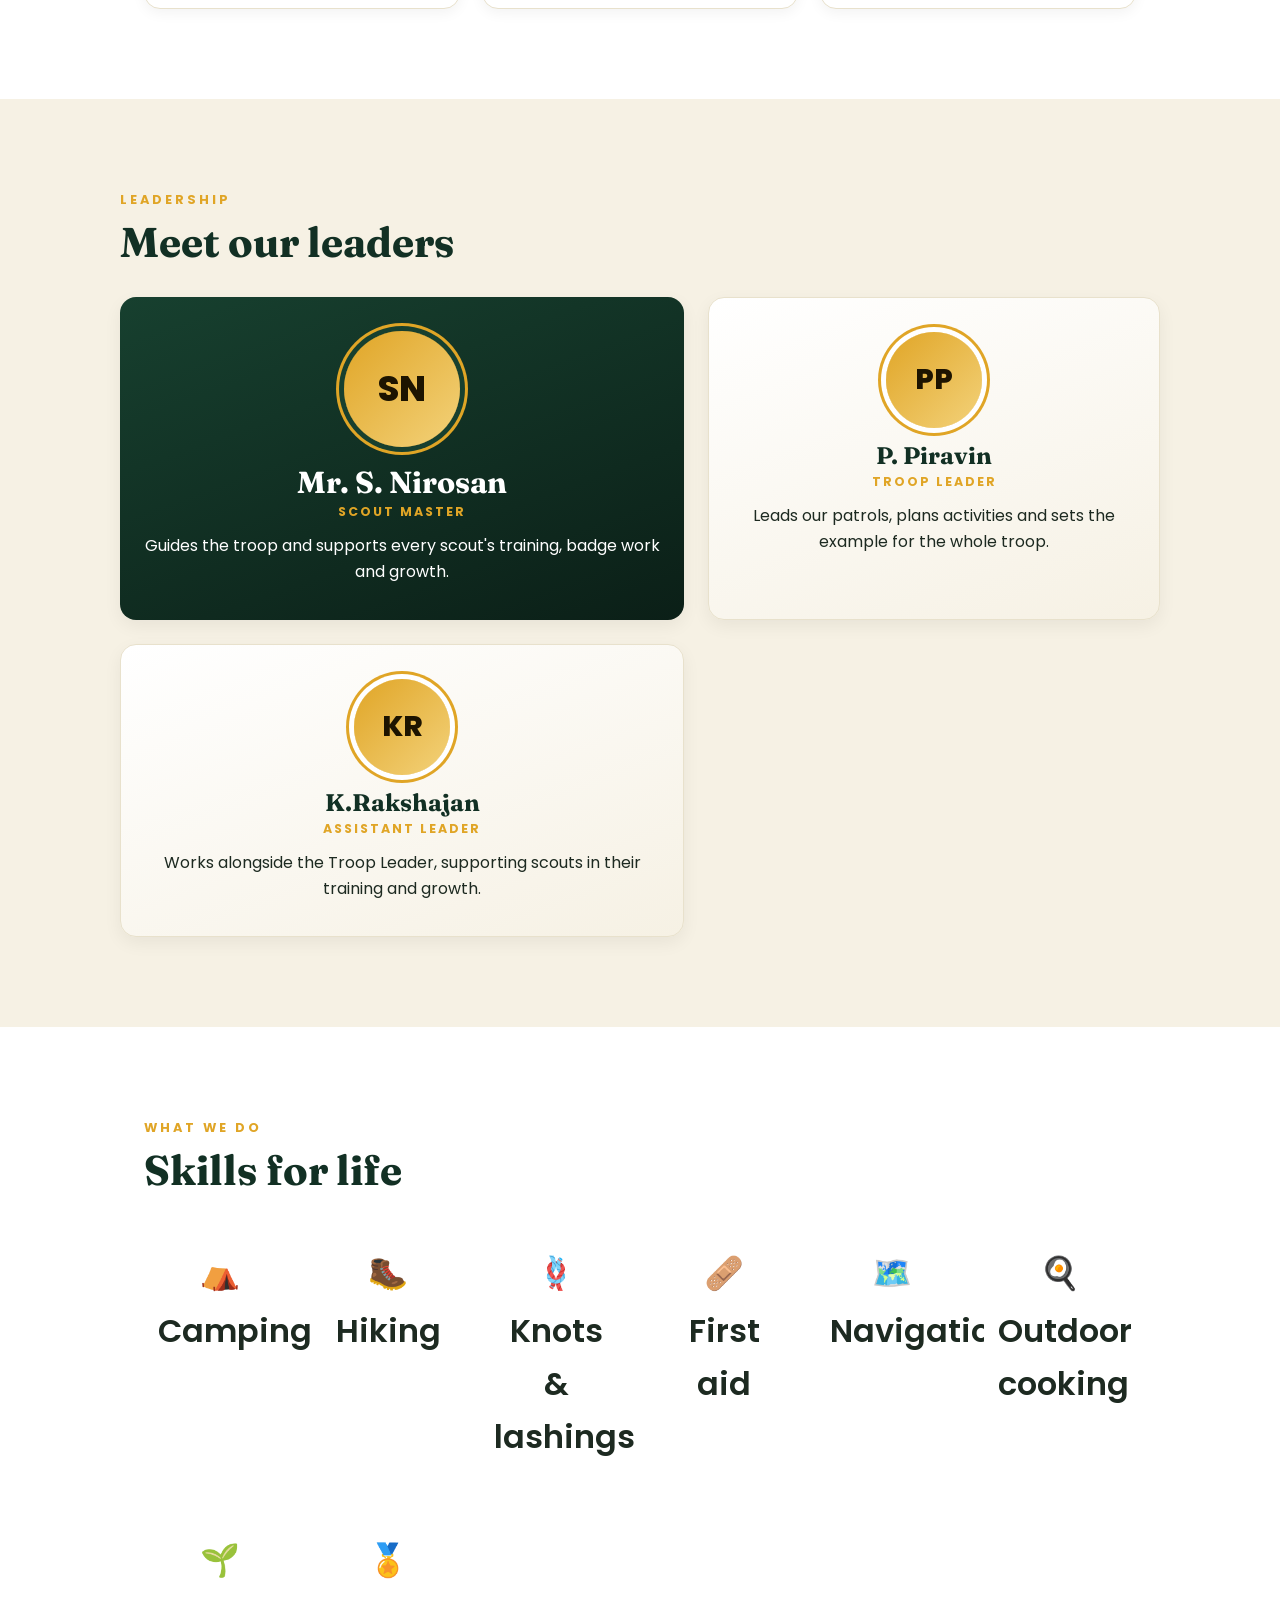
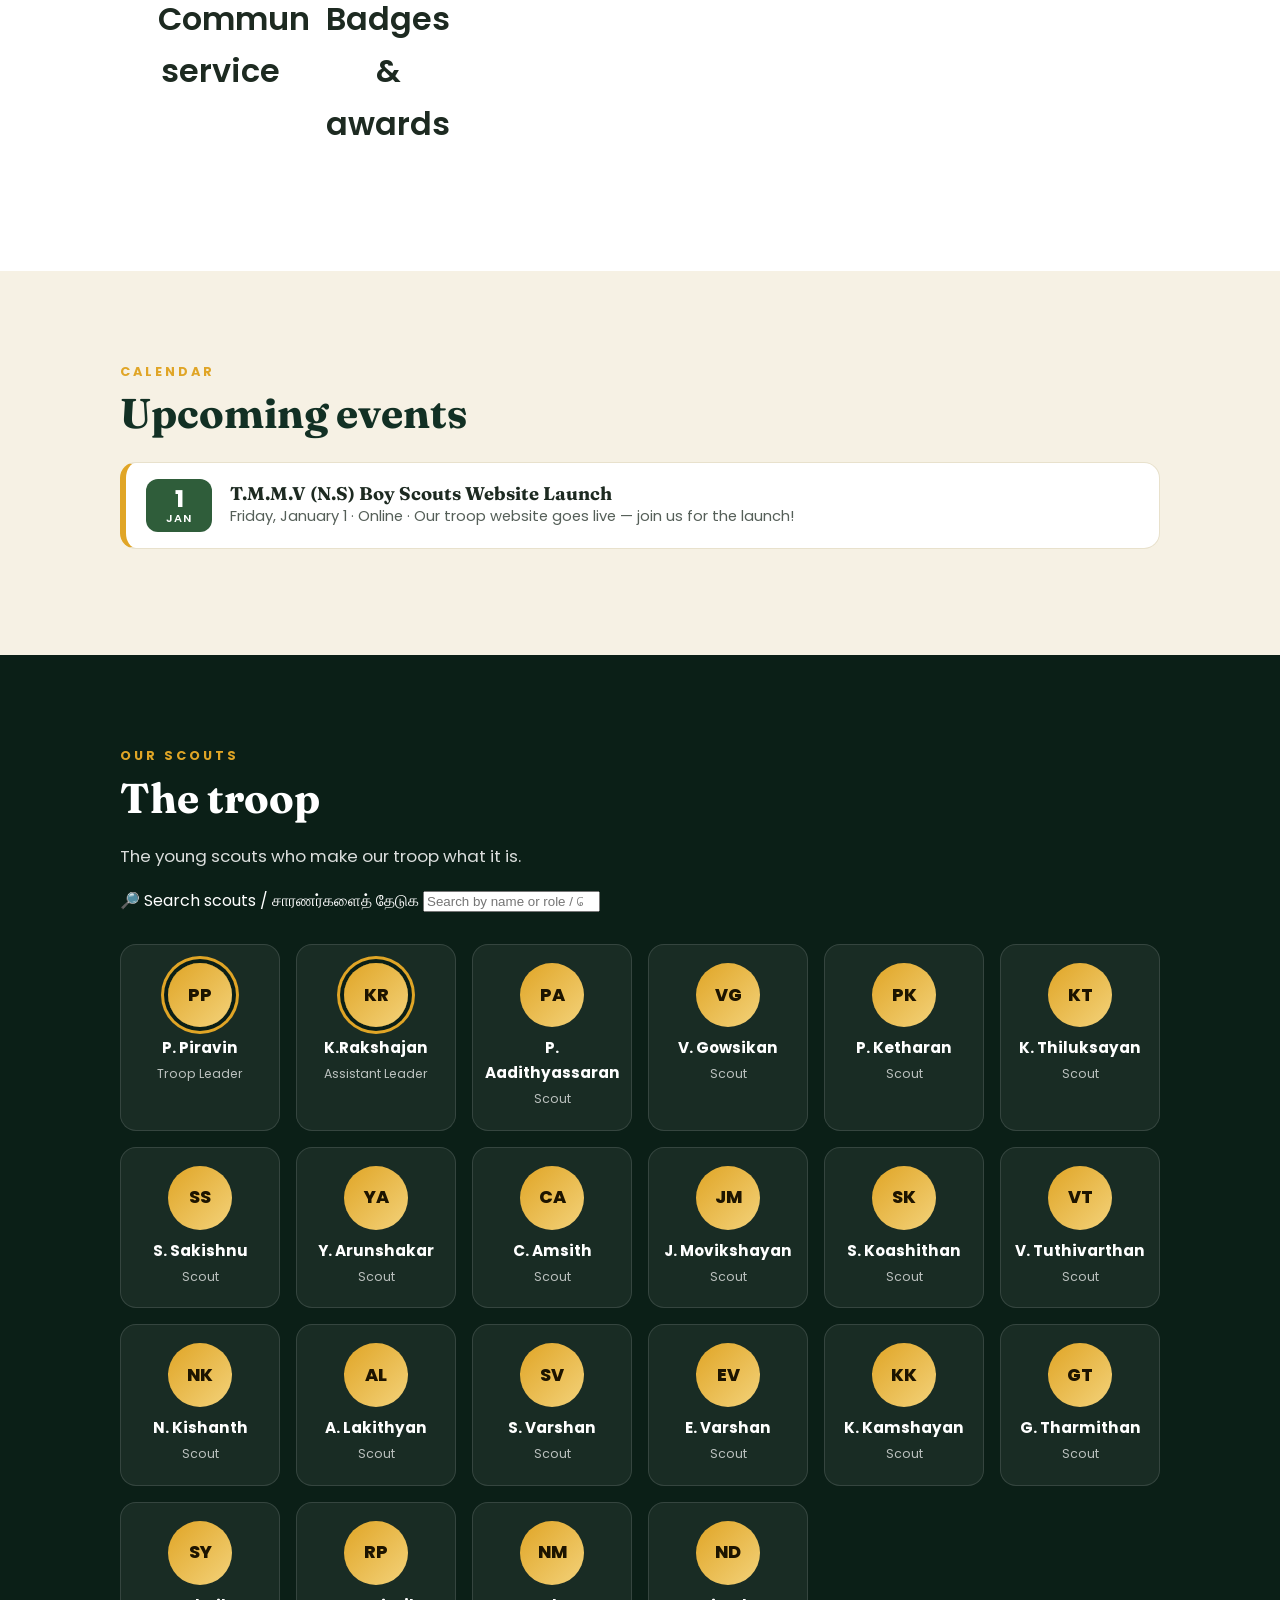
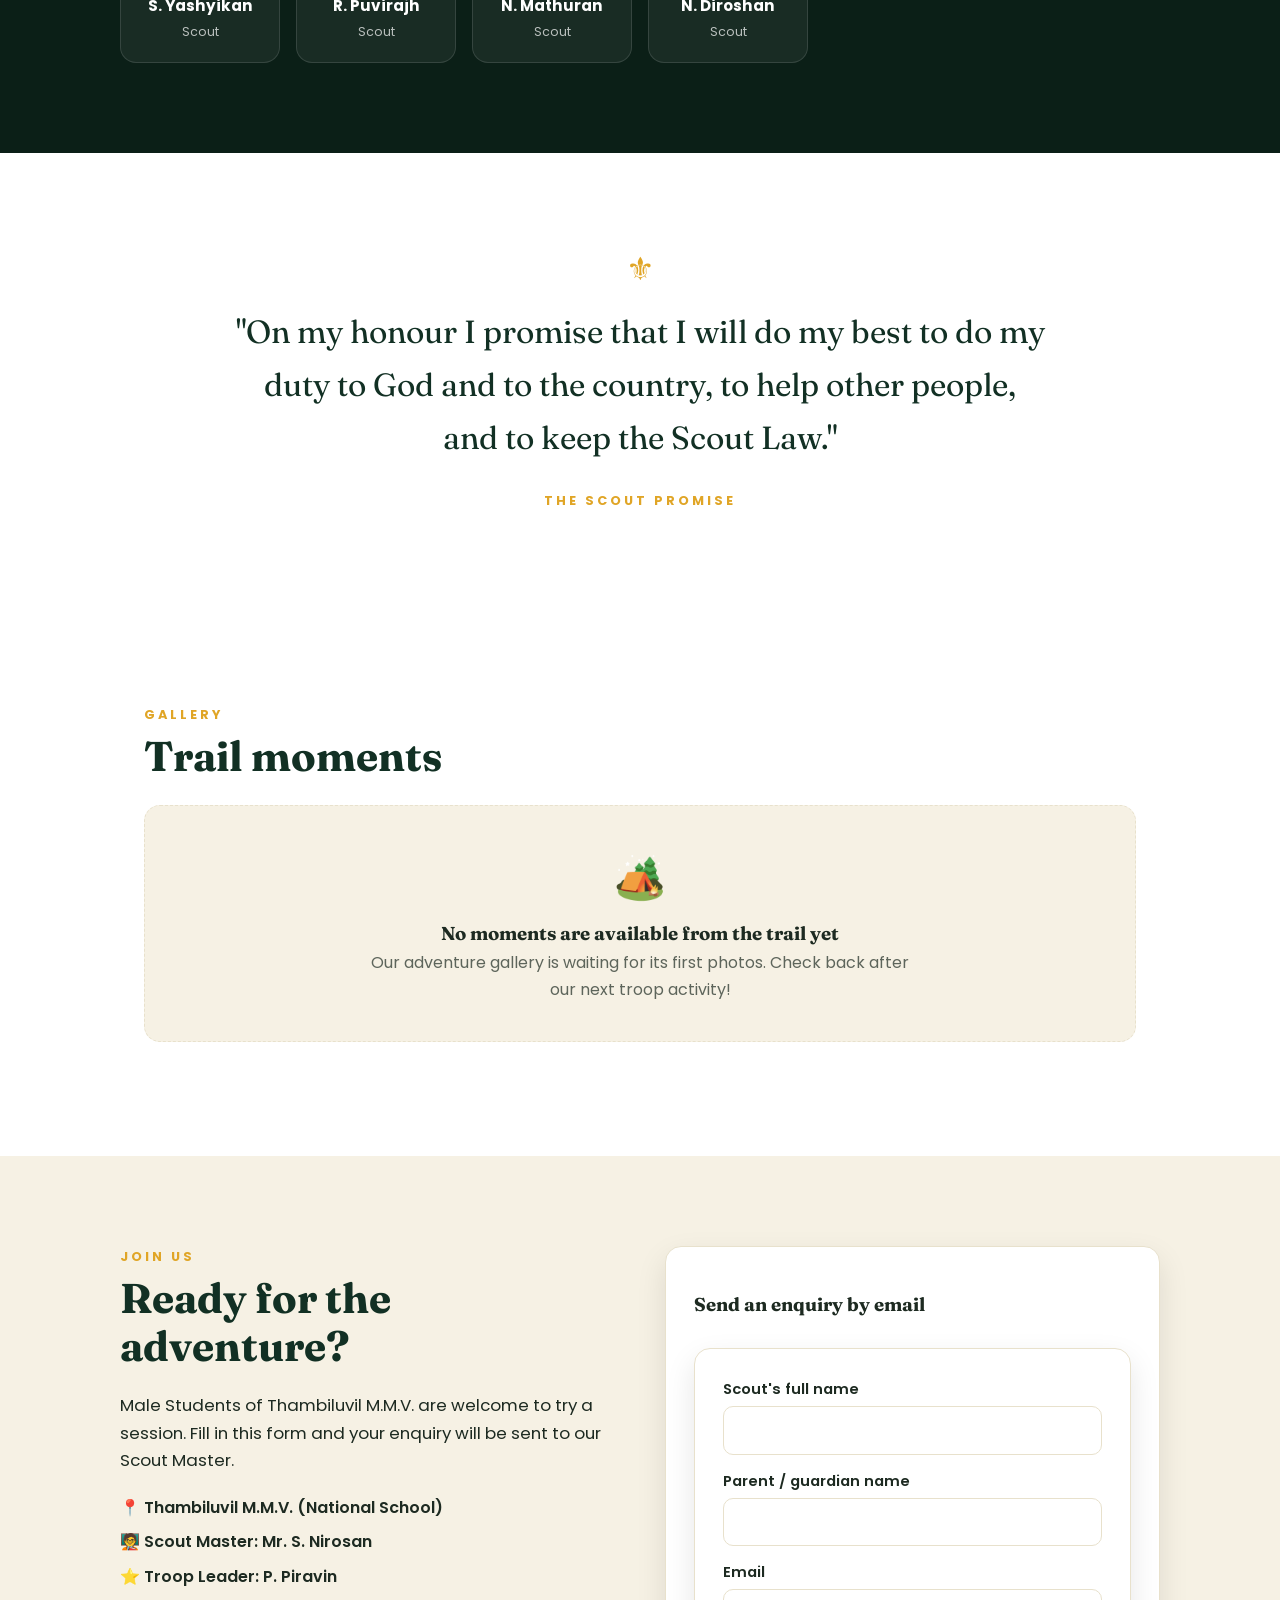
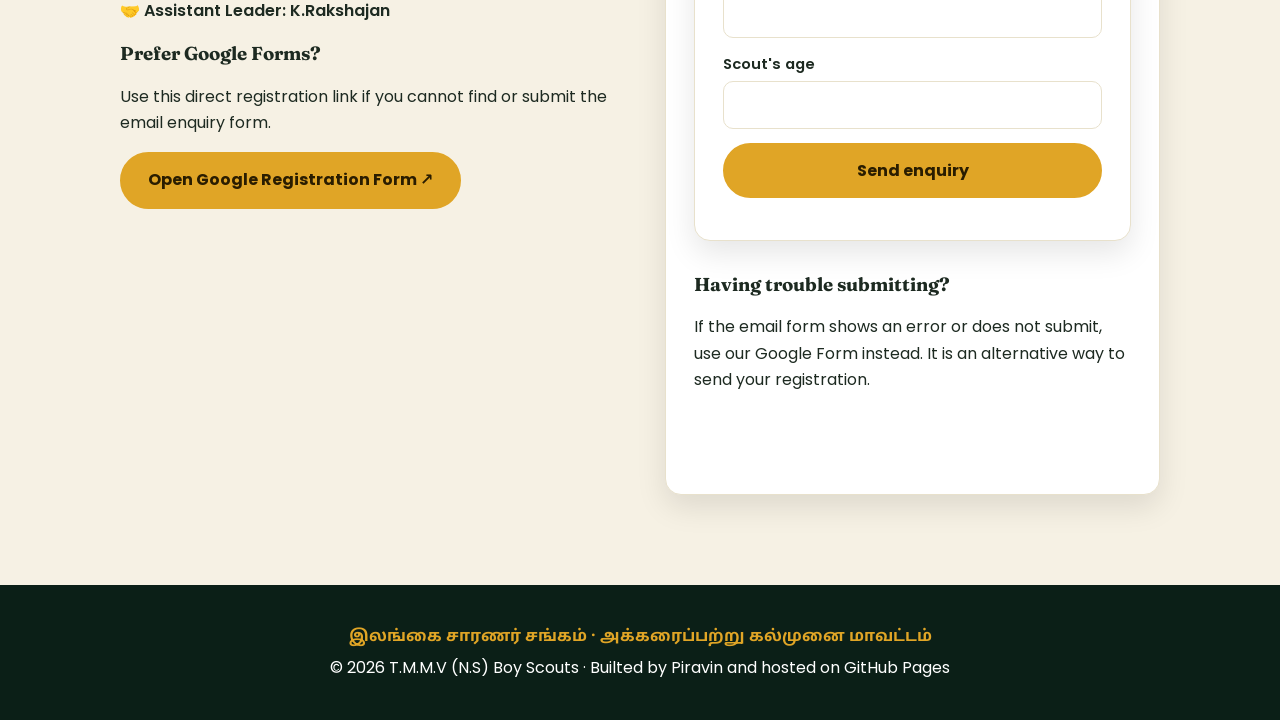
==== commit c56fb8c6: "Make Google registration link prominent in Join Us section" ====
--- a/index.html
+++ b/index.html
@@ -161,6 +161,11 @@
         <h2 data-i18n="join_title">Ready for the adventure?</h2>
         <p class="intro" data-i18n="join_text">Male Students of Thambiluvil M.M.V. are welcome to try a session. Fill in this form and your enquiry will be sent to our Scout Master.</p>
         <ul class="facts" id="facts"></ul>
+        <div class="google-form-callout">
+          <h3>Prefer Google Forms?</h3>
+          <p>Use this direct registration link if you cannot find or submit the email enquiry form.</p>
+          <a class="btn" href="https://forms.gle/46LyYoBZfnToigWN6" target="_blank" rel="noopener noreferrer">Open Google Registration Form ↗</a>
+        </div>
       </div>
       <div class="form registration-options">
         <h3>Send an enquiry by email</h3>
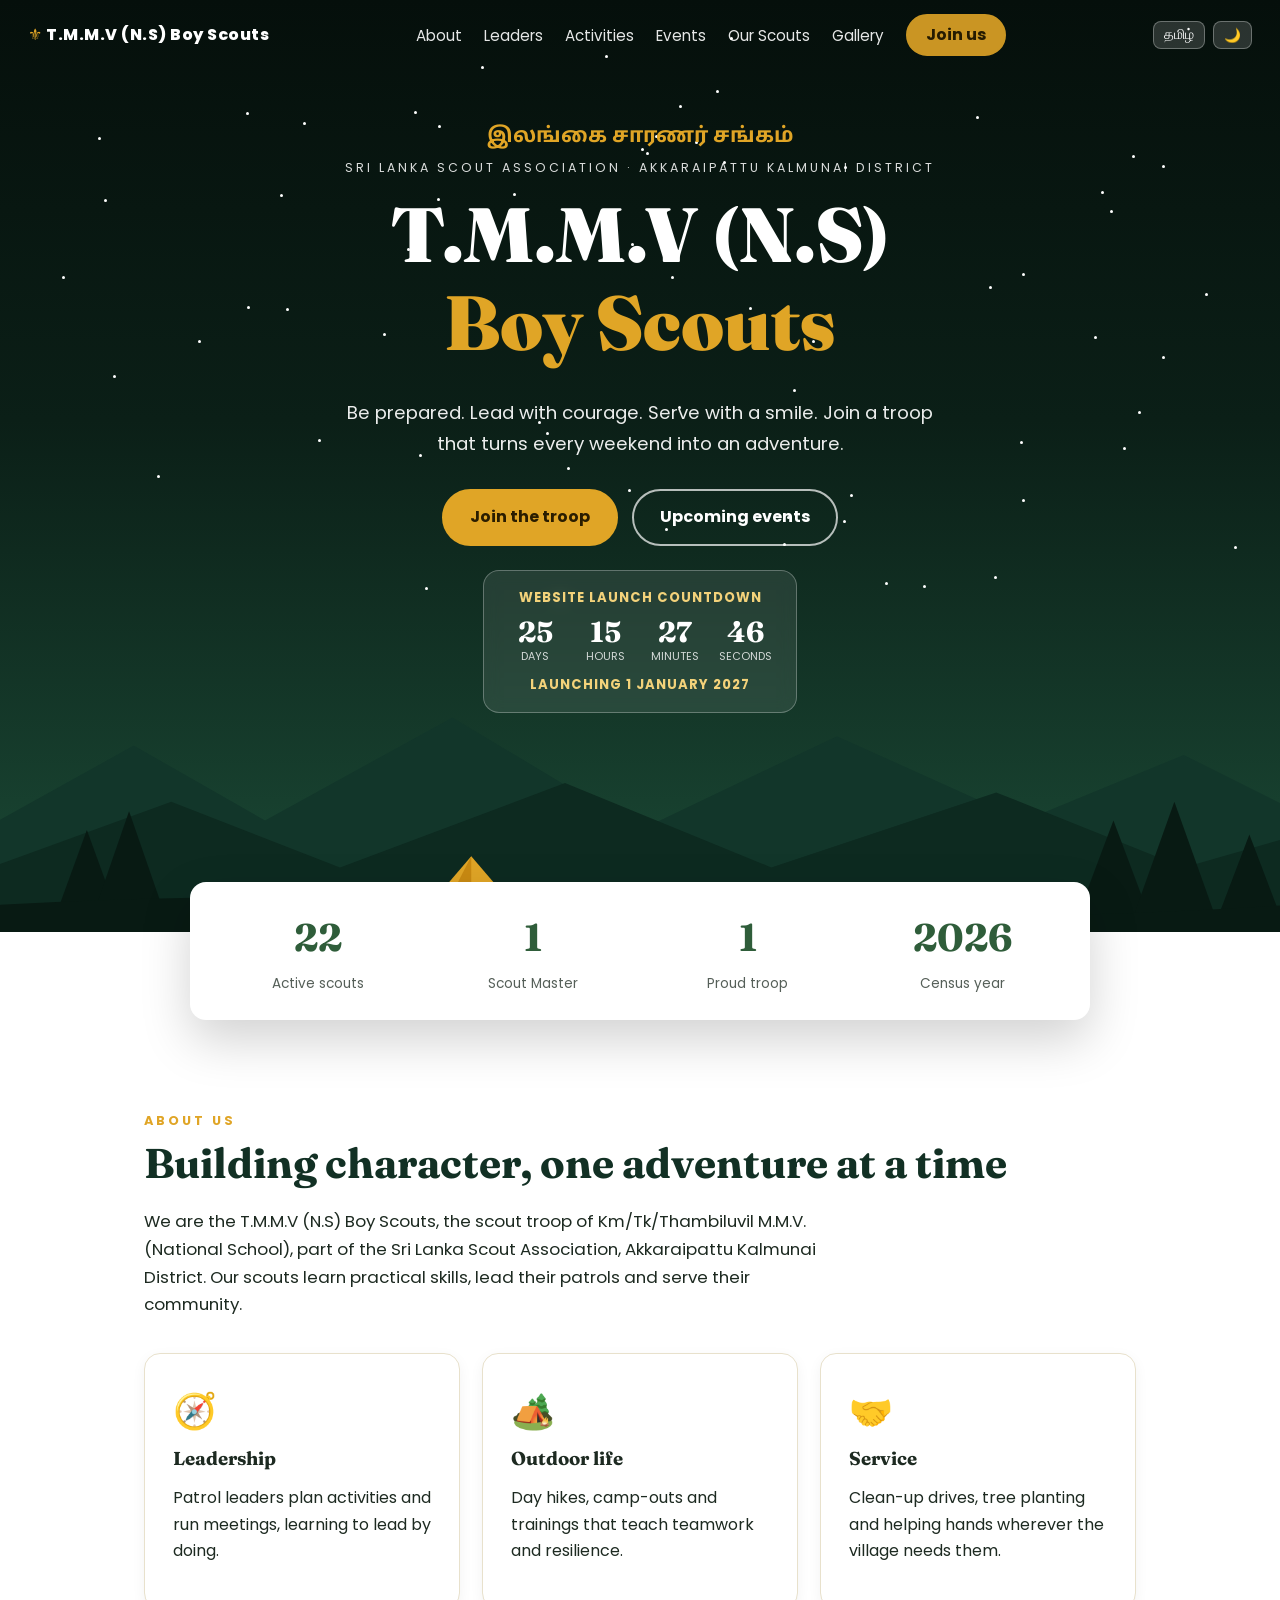
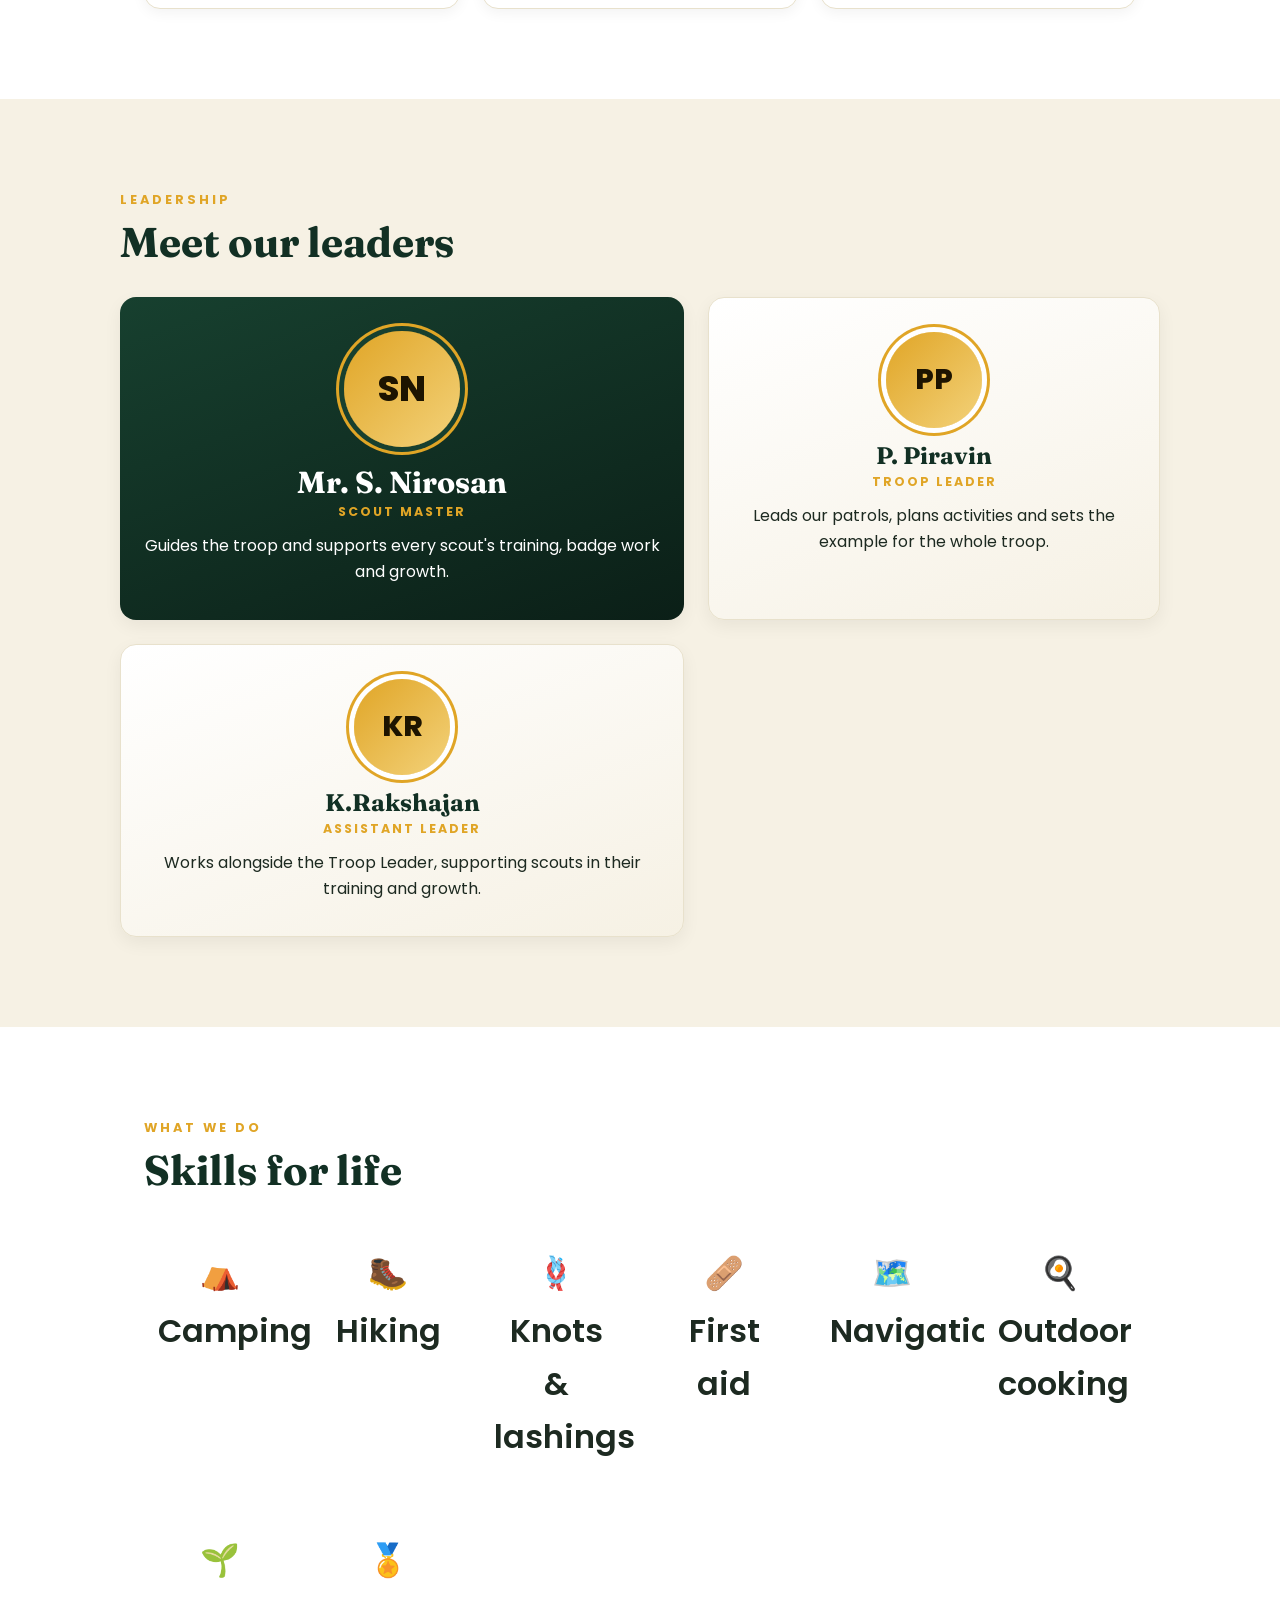
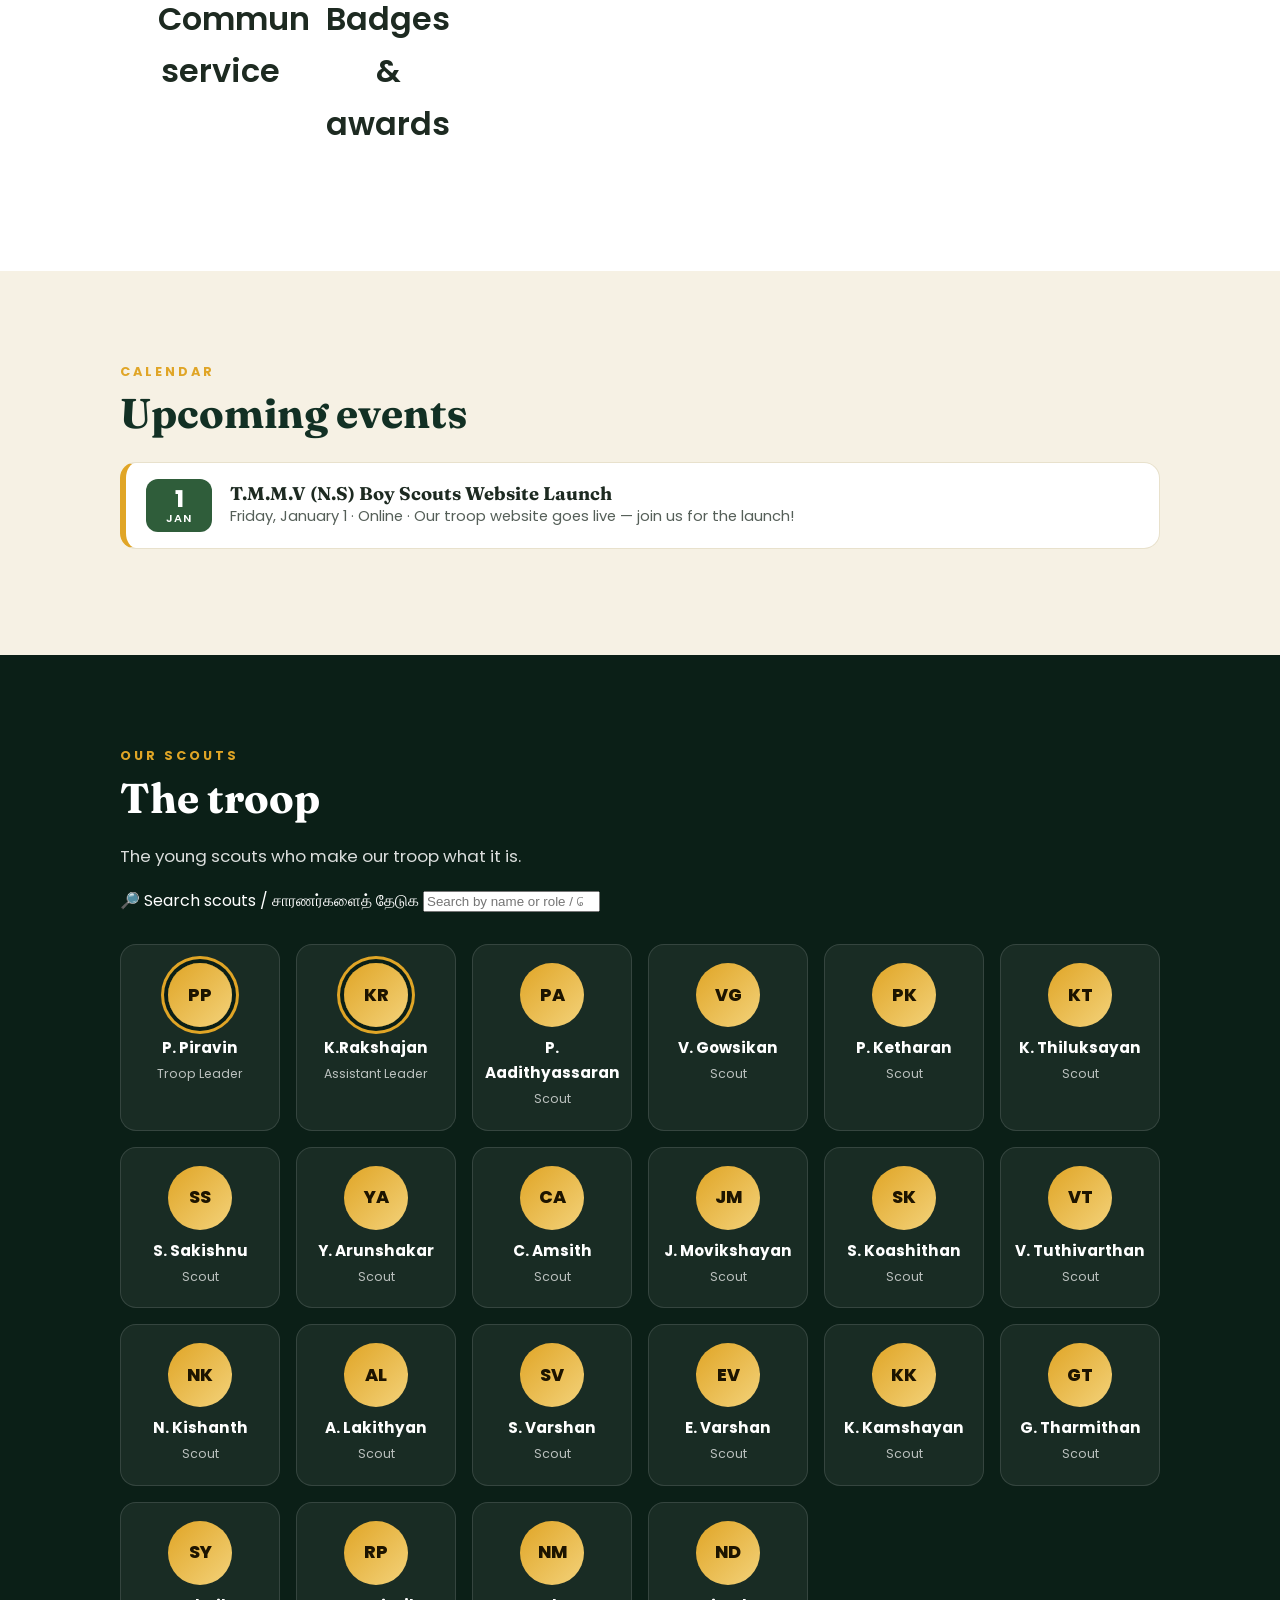
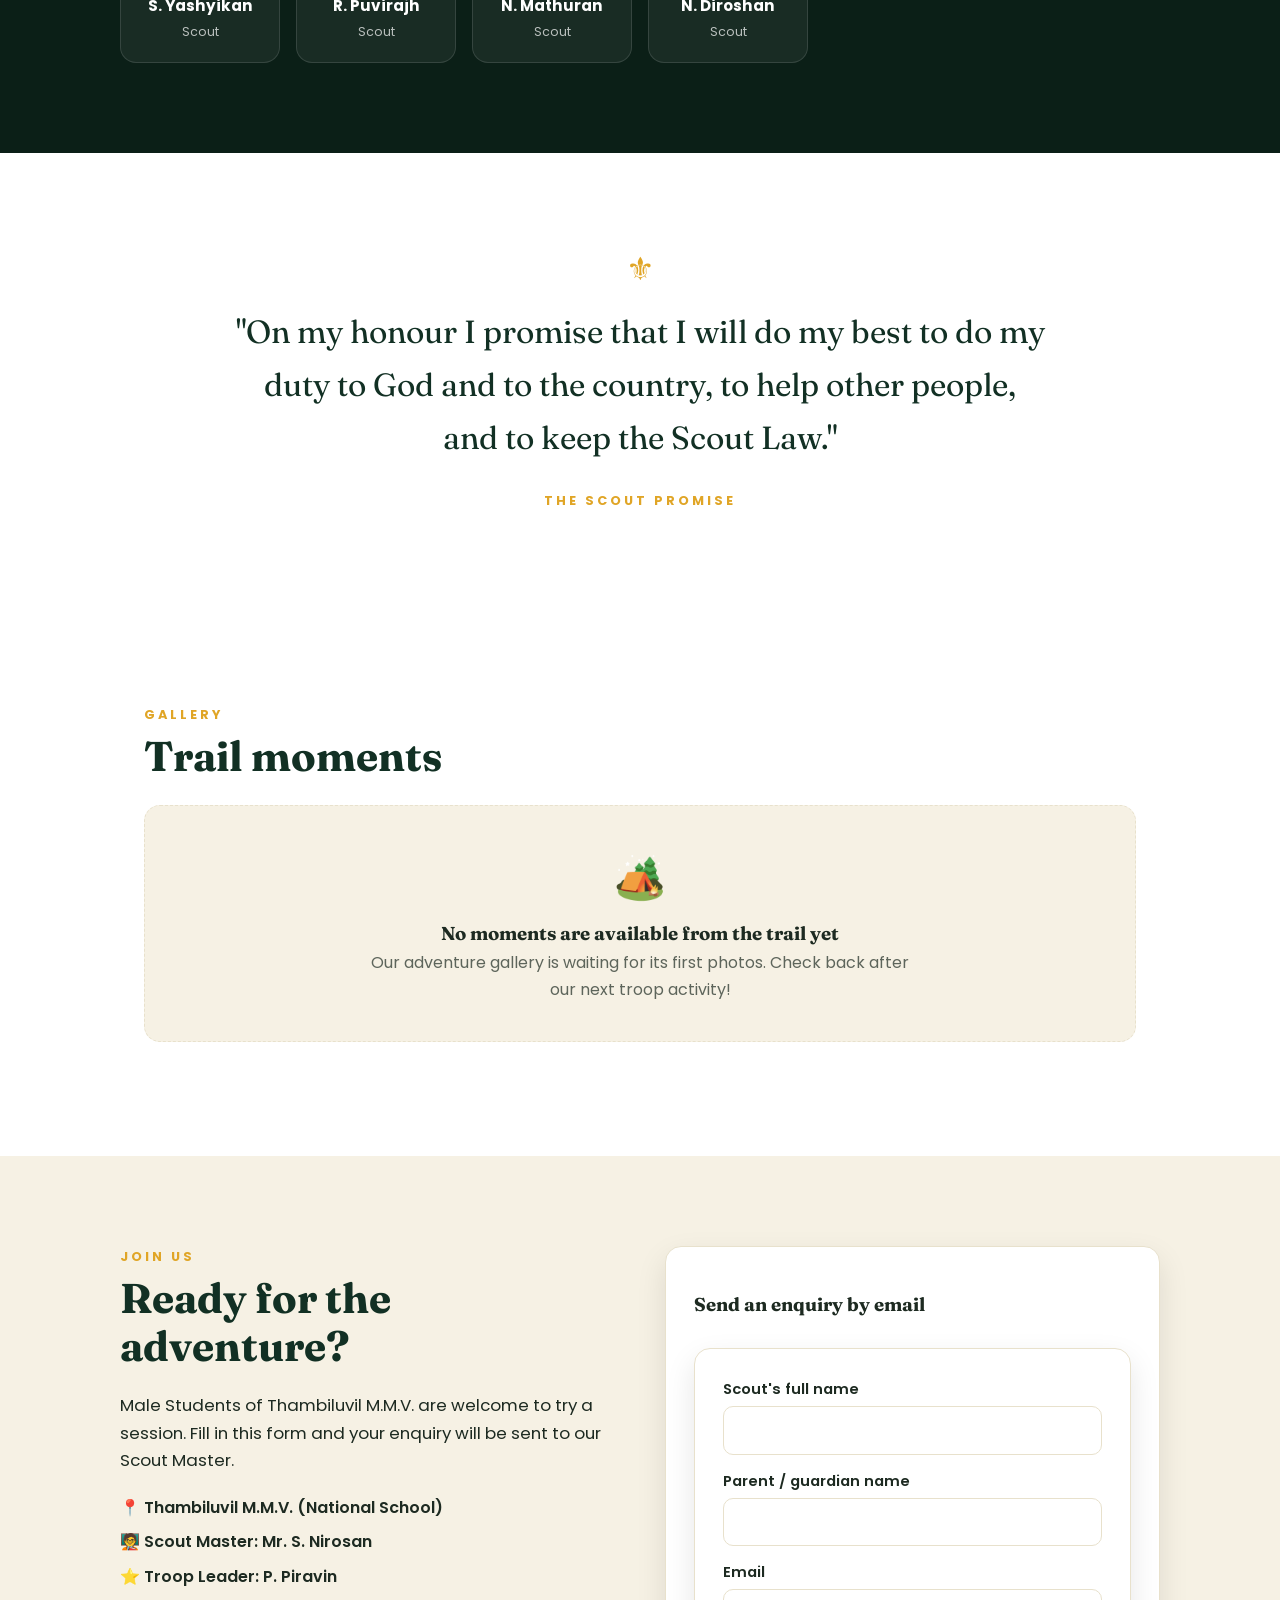
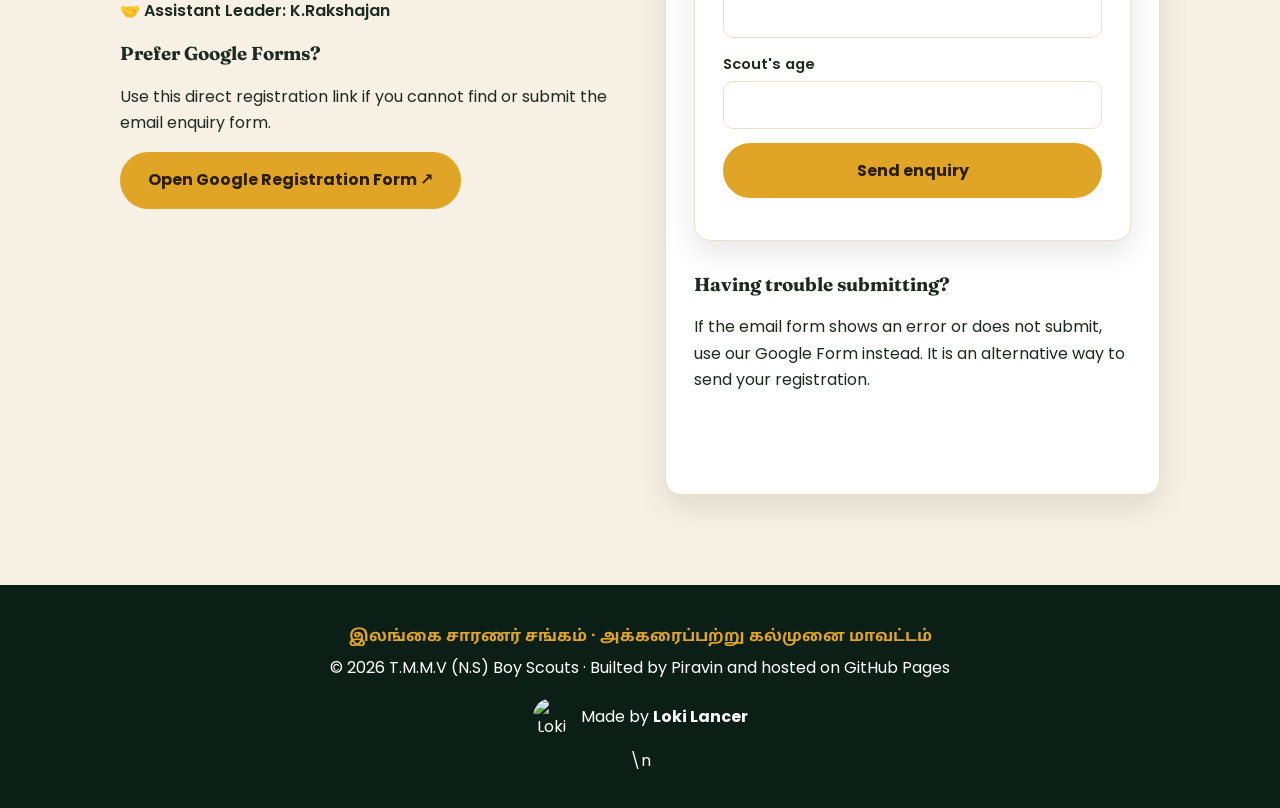
==== commit 473072d4: "Add Loki Lancer horse logo and creator credit" ====
--- a/index.html
+++ b/index.html
@@ -193,7 +193,7 @@
 <footer>
   <p class="tamil">இலங்கை சாரணர் சங்கம் · அக்கரைப்பற்று கல்முனை மாவட்டம்</p>
   <p>© <span id="year"></span> T.M.M.V (N.S) Boy Scouts · Builted by Piravin and hosted on GitHub Pages</p>
-</footer>
+  <div style="display:flex;align-items:center;justify-content:center;gap:10px;padding:12px"><img src="https://raw.githubusercontent.com/lokilancer/TMMV-ROBOTICS/main/assets/loki-lancer-horse.svg" alt="Loki Lancer horse logo" width="38" height="38" style="object-fit:contain;border-radius:50%"> <span>Made by <strong>Loki Lancer</strong></span></div>\n</footer>
 
 
 <script src="script.js" defer></script>
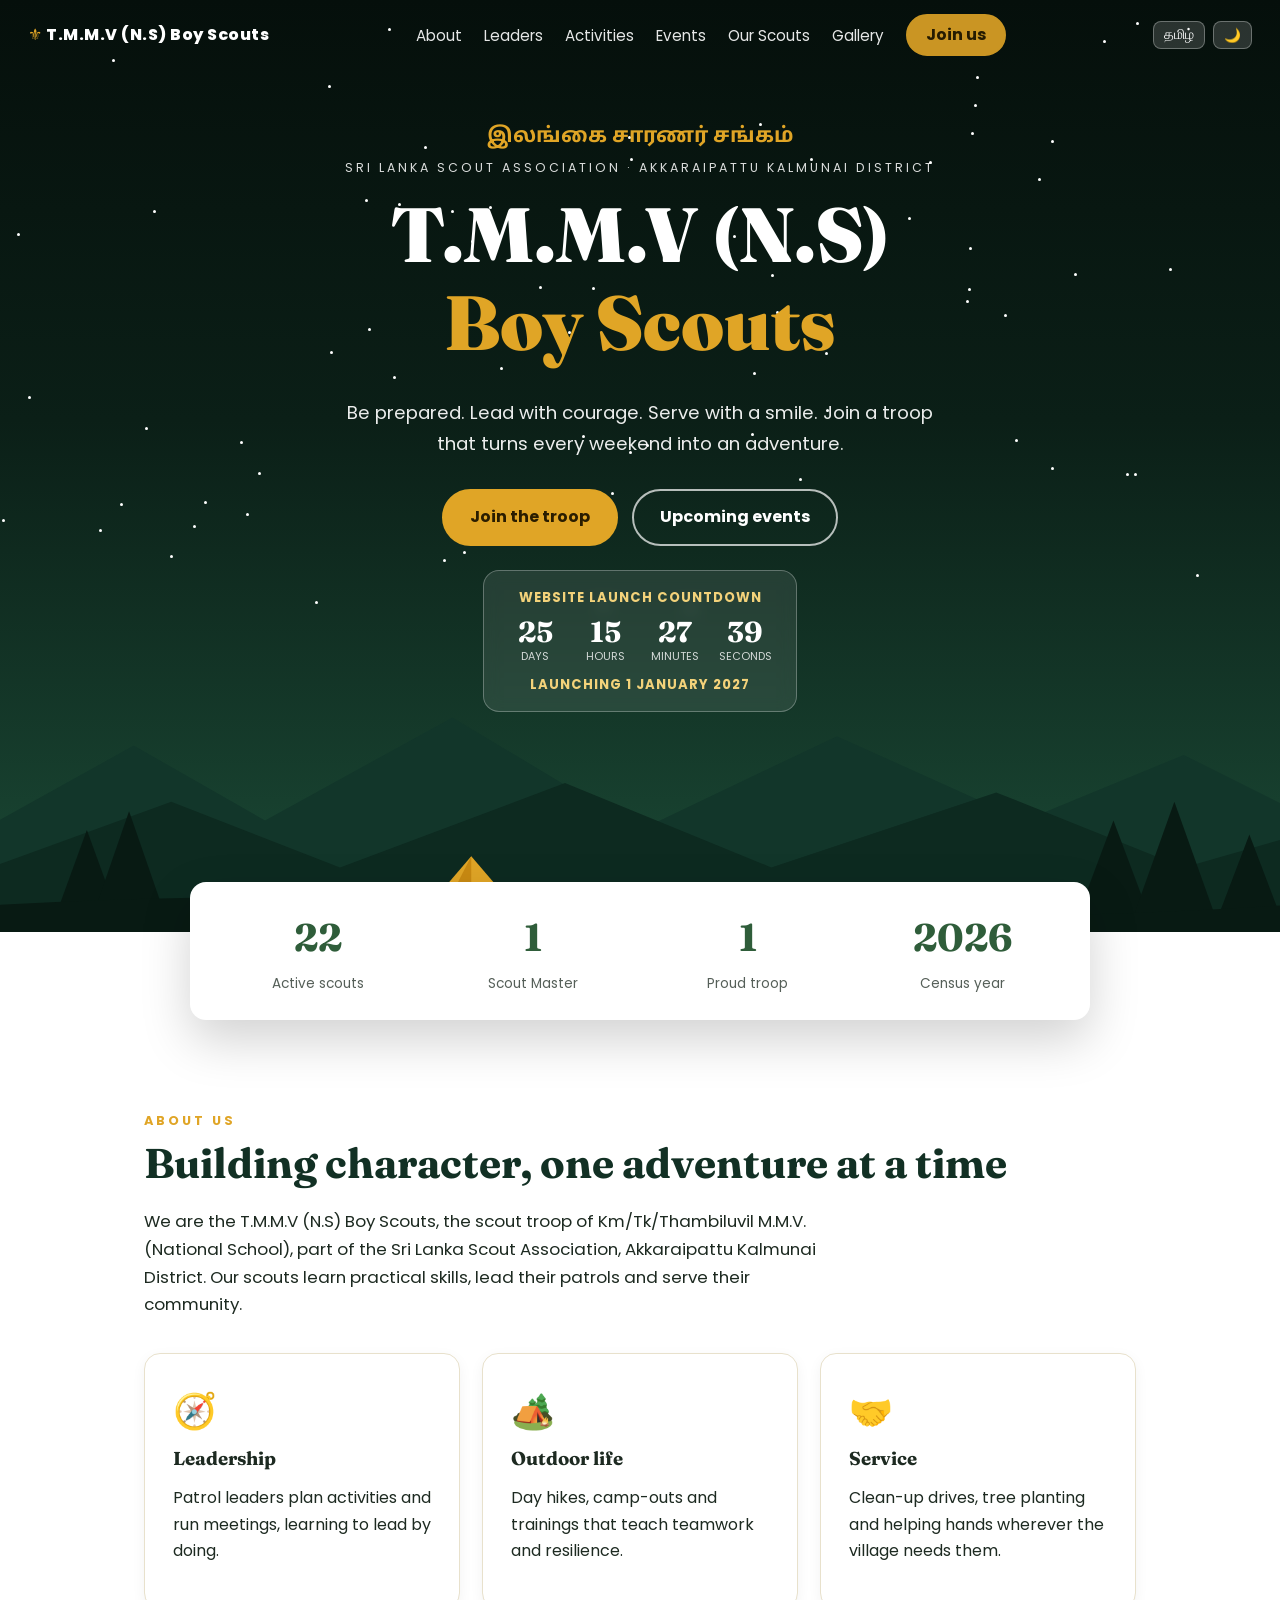
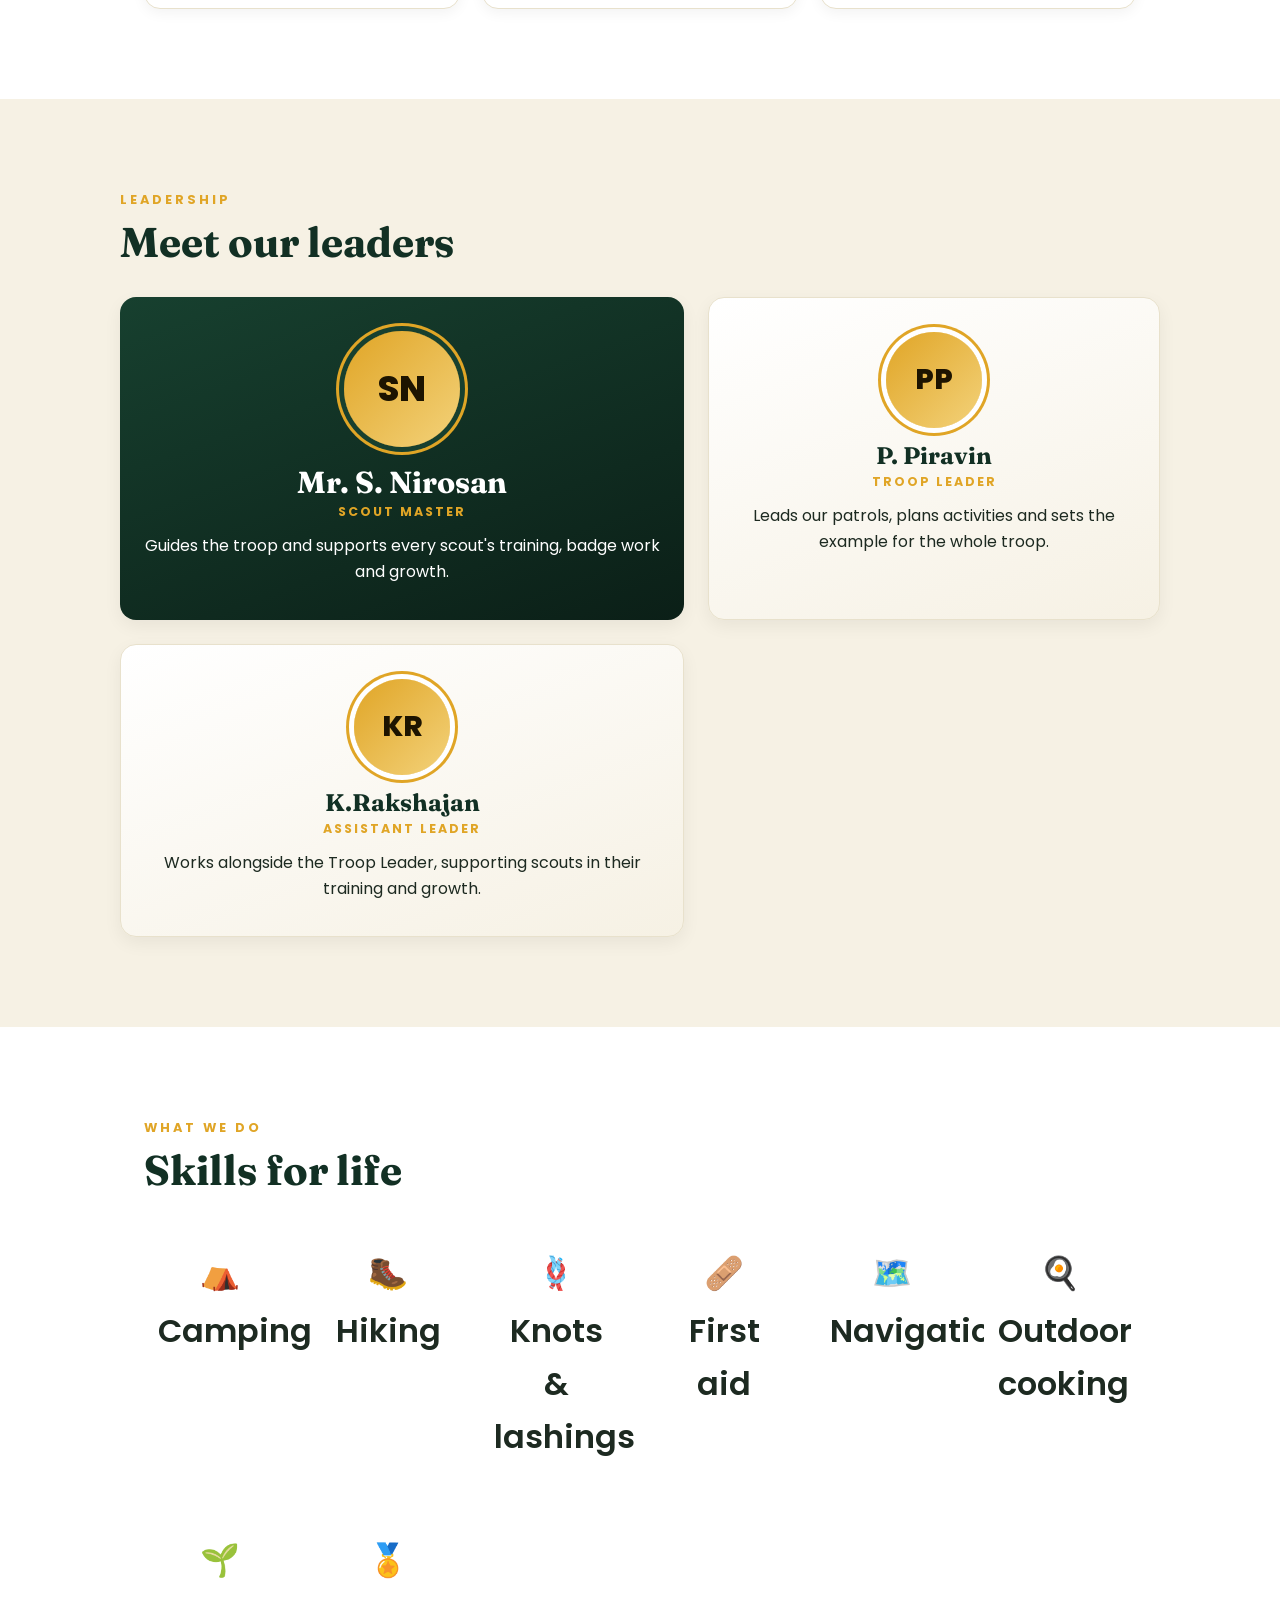
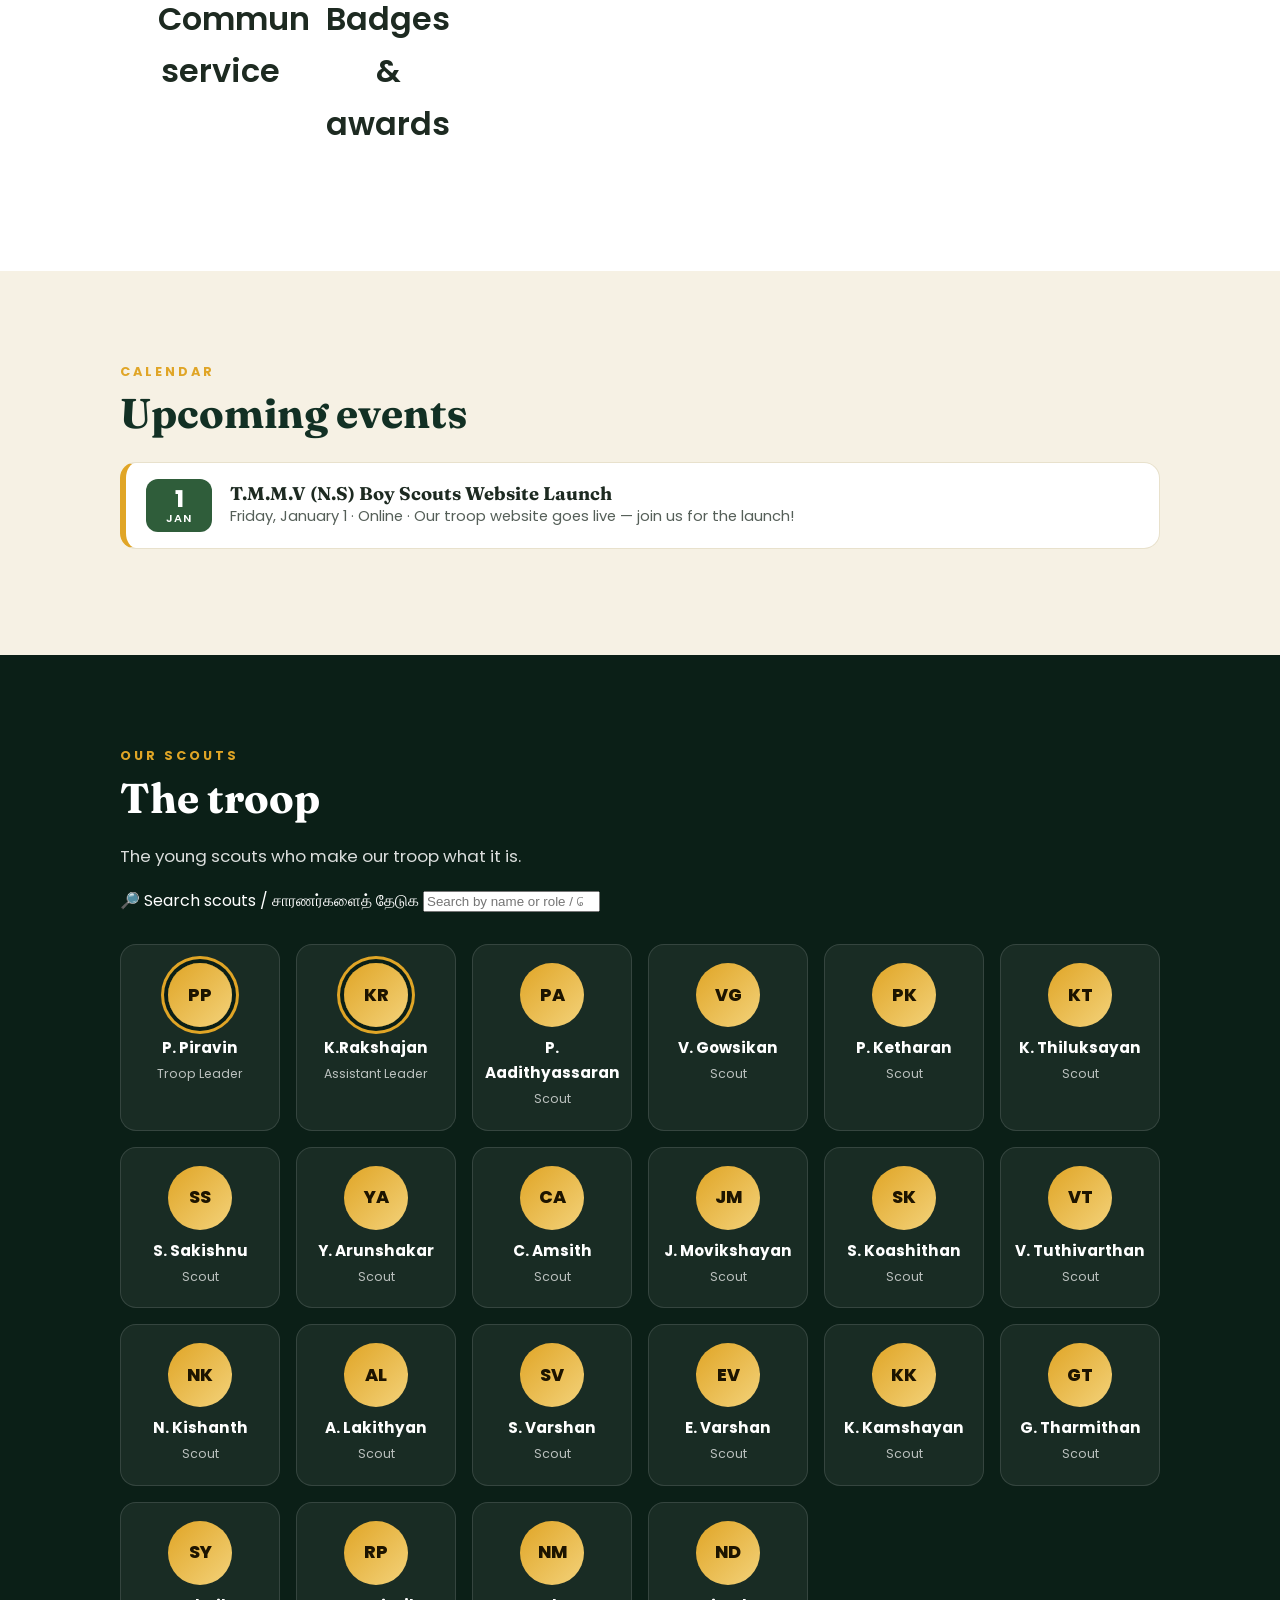
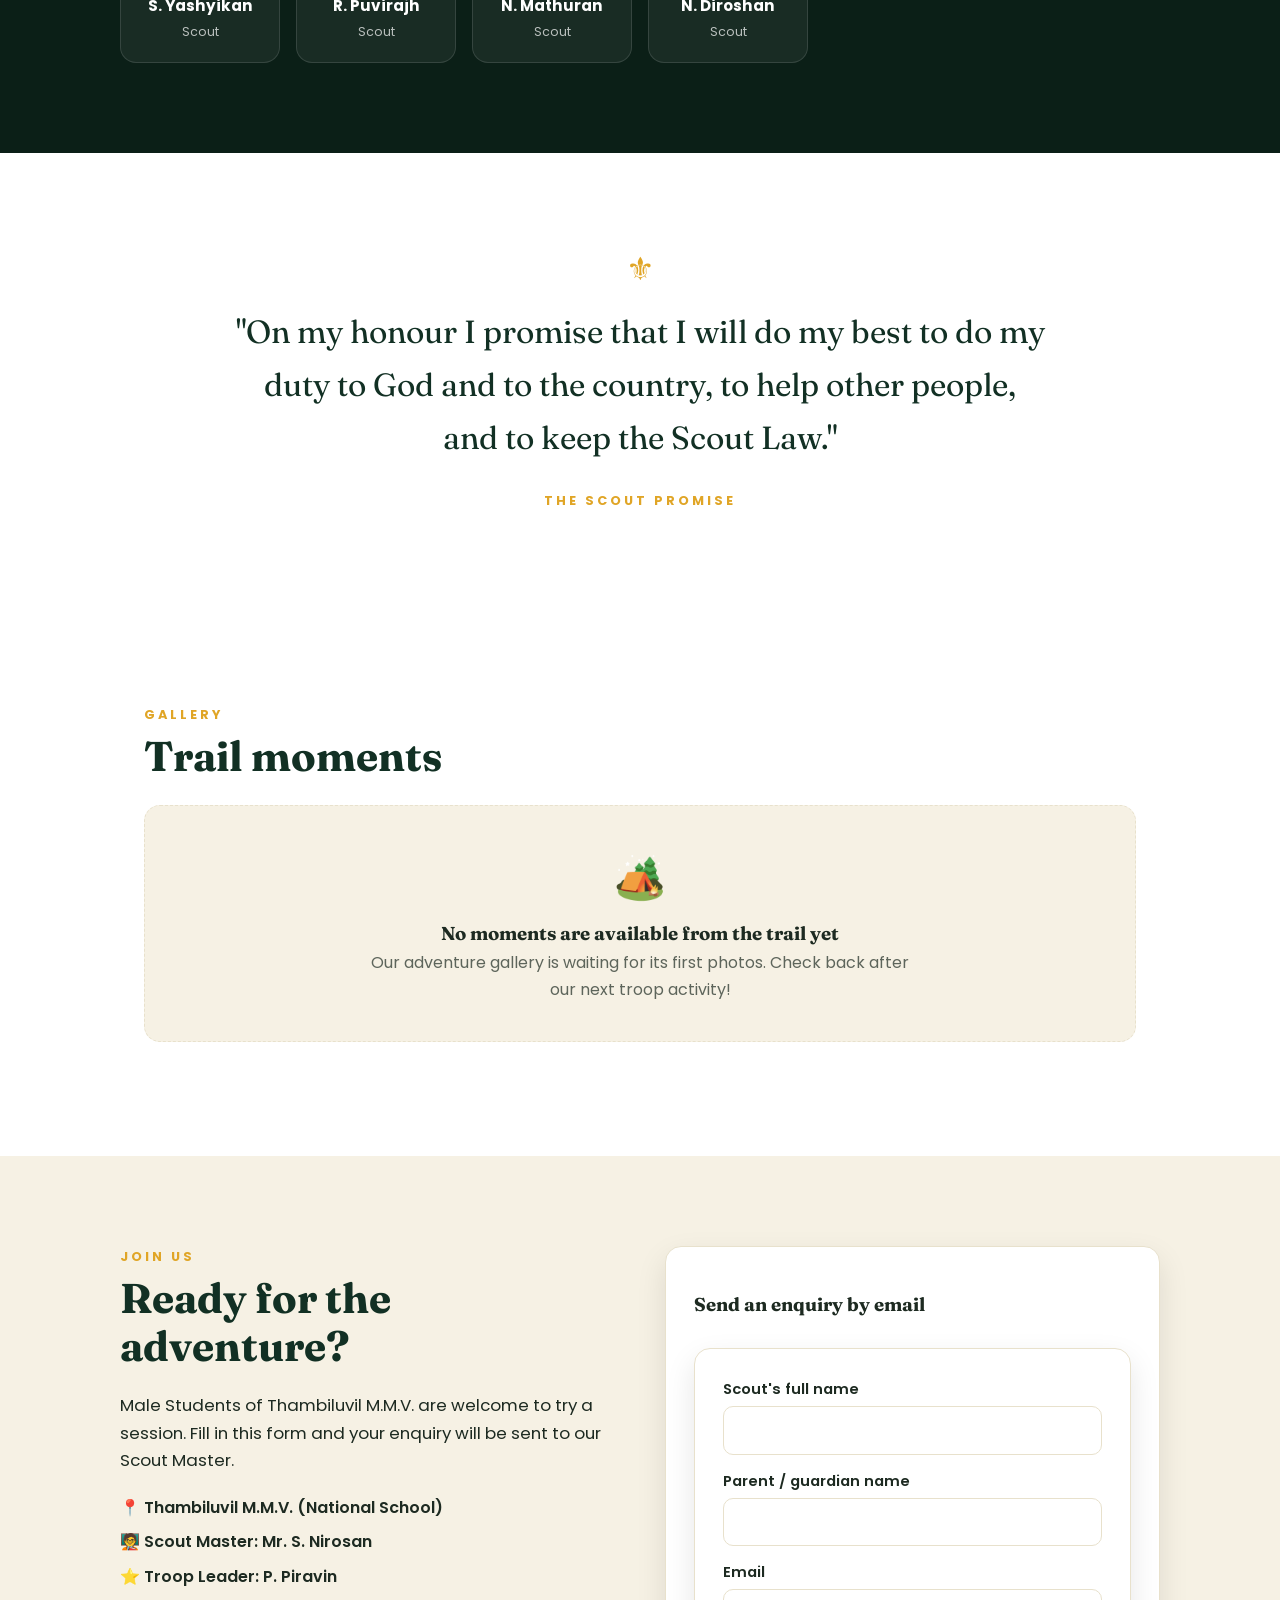
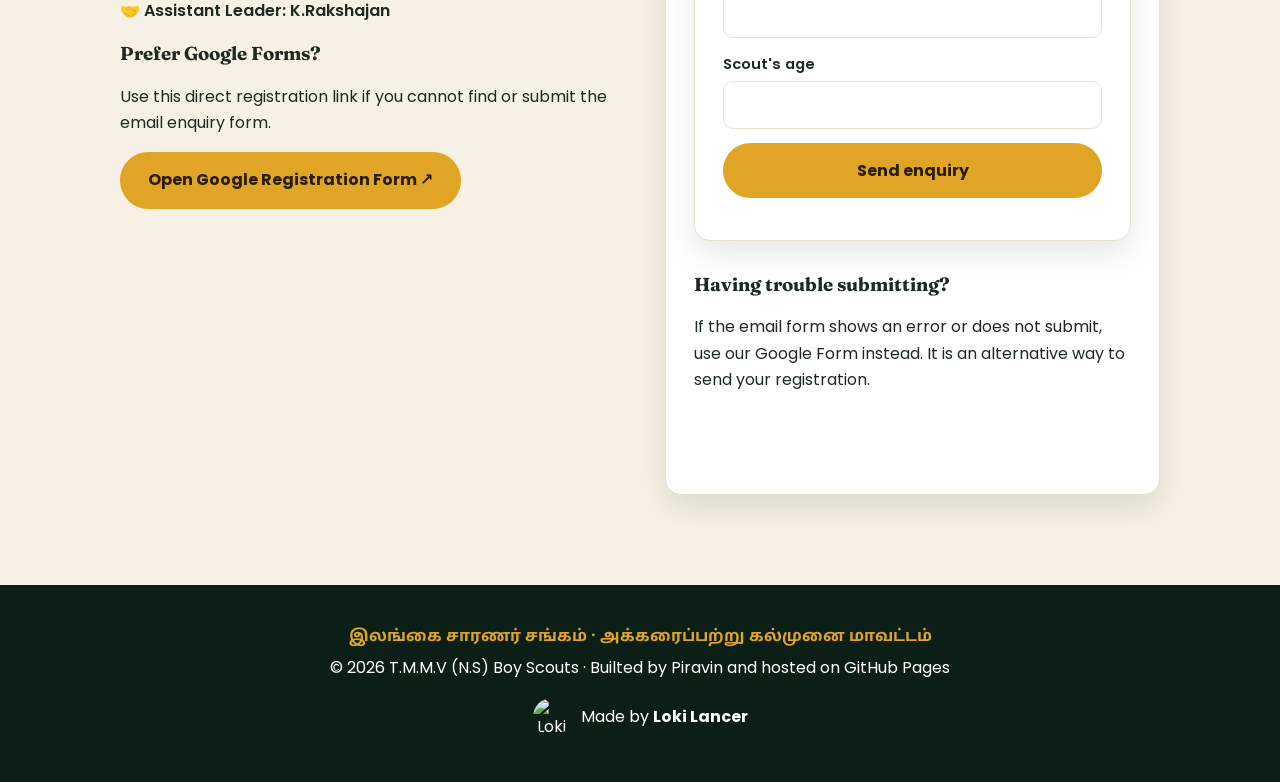
==== commit 617c30c1: "Fix horse logo footer markup" ====
--- a/index.html
+++ b/index.html
@@ -193,7 +193,8 @@
 <footer>
   <p class="tamil">இலங்கை சாரணர் சங்கம் · அக்கரைப்பற்று கல்முனை மாவட்டம்</p>
   <p>© <span id="year"></span> T.M.M.V (N.S) Boy Scouts · Builted by Piravin and hosted on GitHub Pages</p>
-  <div style="display:flex;align-items:center;justify-content:center;gap:10px;padding:12px"><img src="https://raw.githubusercontent.com/lokilancer/TMMV-ROBOTICS/main/assets/loki-lancer-horse.svg" alt="Loki Lancer horse logo" width="38" height="38" style="object-fit:contain;border-radius:50%"> <span>Made by <strong>Loki Lancer</strong></span></div>\n</footer>
+  <div style="display:flex;align-items:center;justify-content:center;gap:10px;padding:12px"><img src="https://raw.githubusercontent.com/lokilancer/TMMV-ROBOTICS/main/assets/loki-lancer-horse.svg" alt="Loki Lancer horse logo" width="38" height="38" style="object-fit:contain;border-radius:50%"> <span>Made by <strong>Loki Lancer</strong></span></div>
+</footer>
 
 
 <script src="script.js" defer></script>
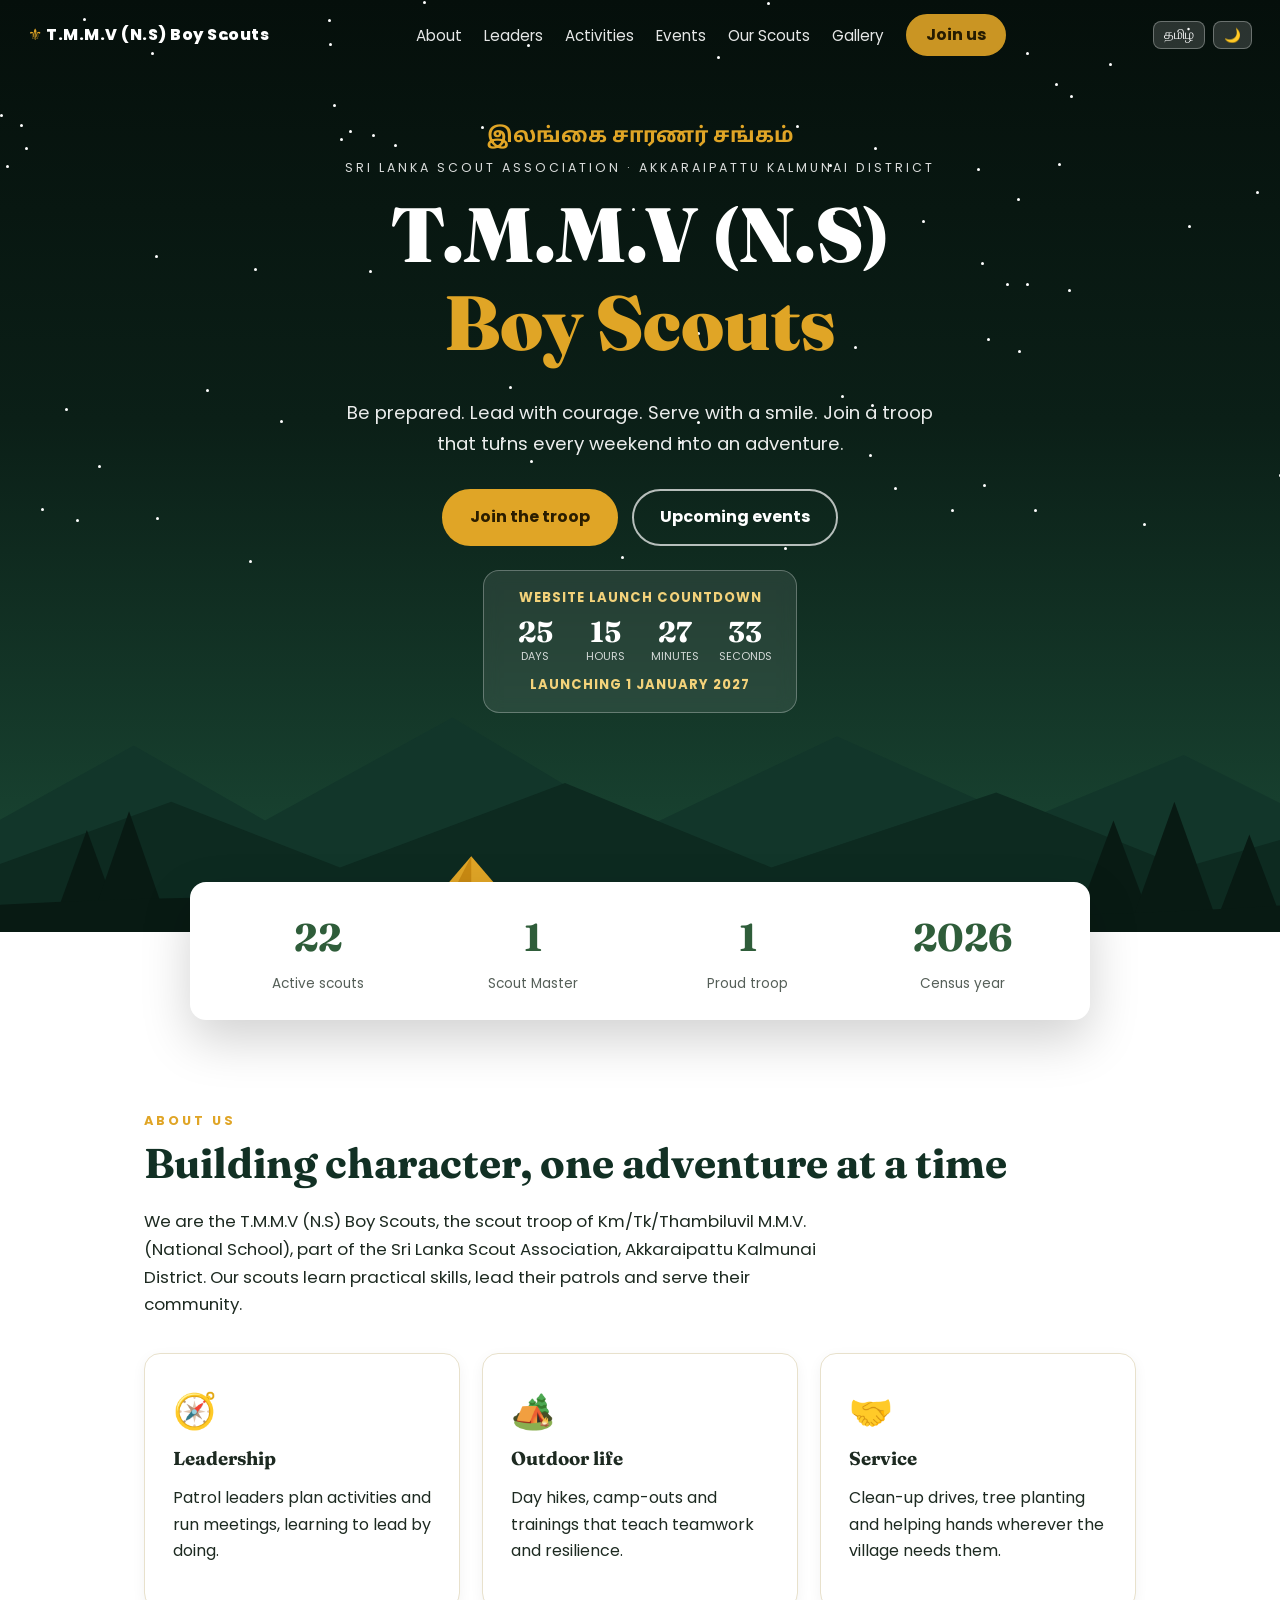
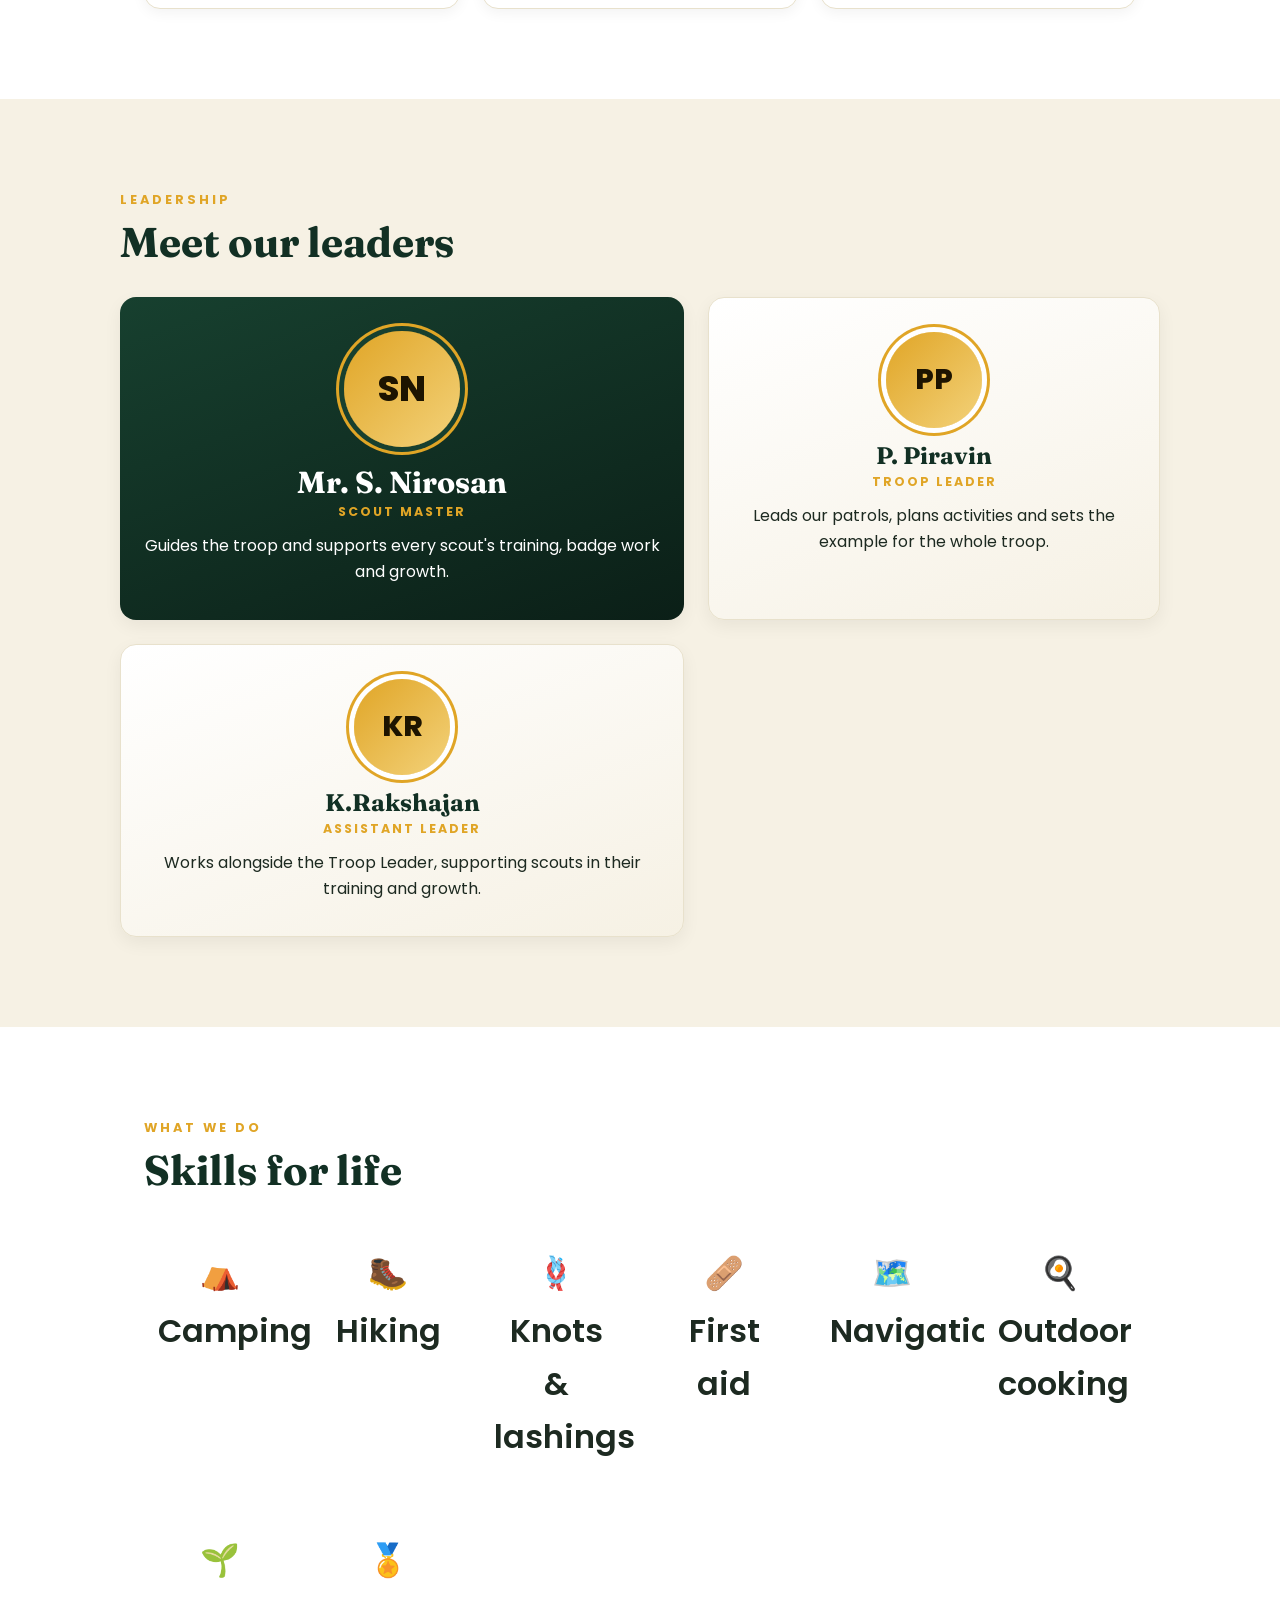
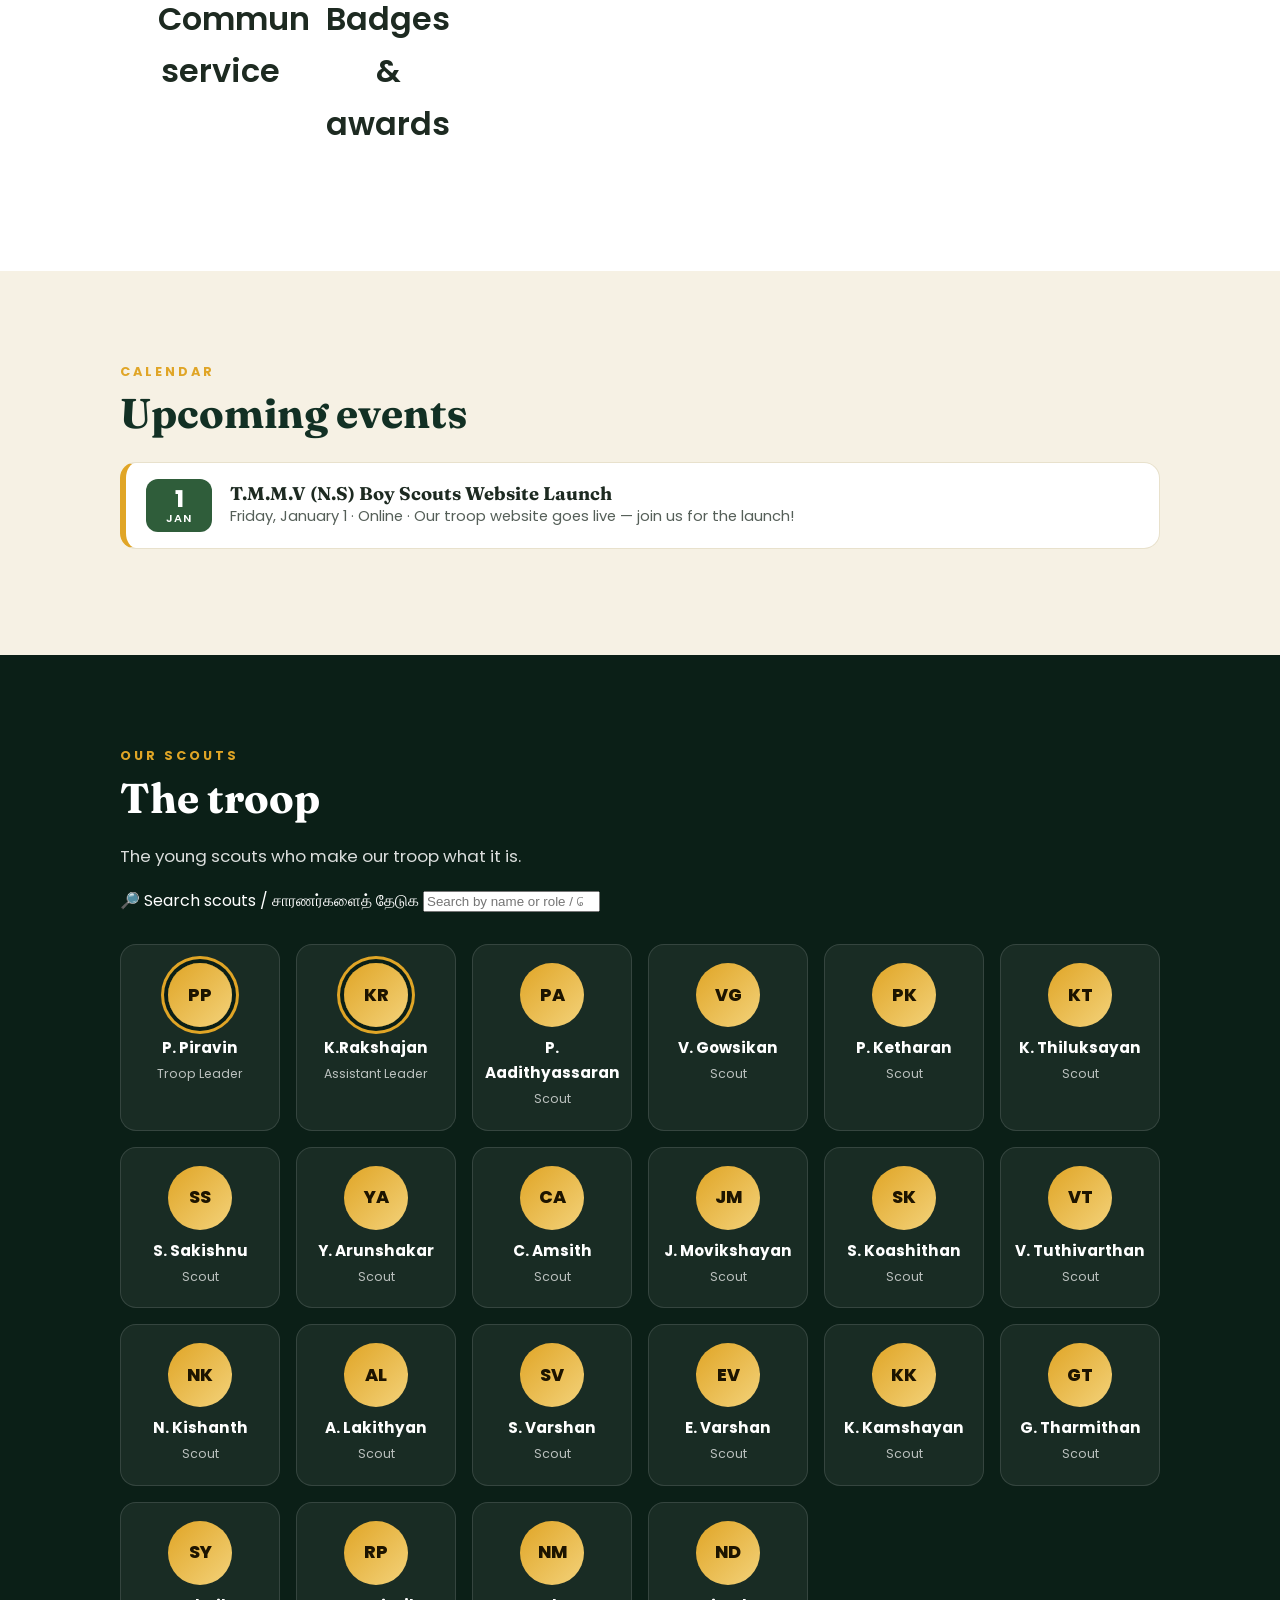
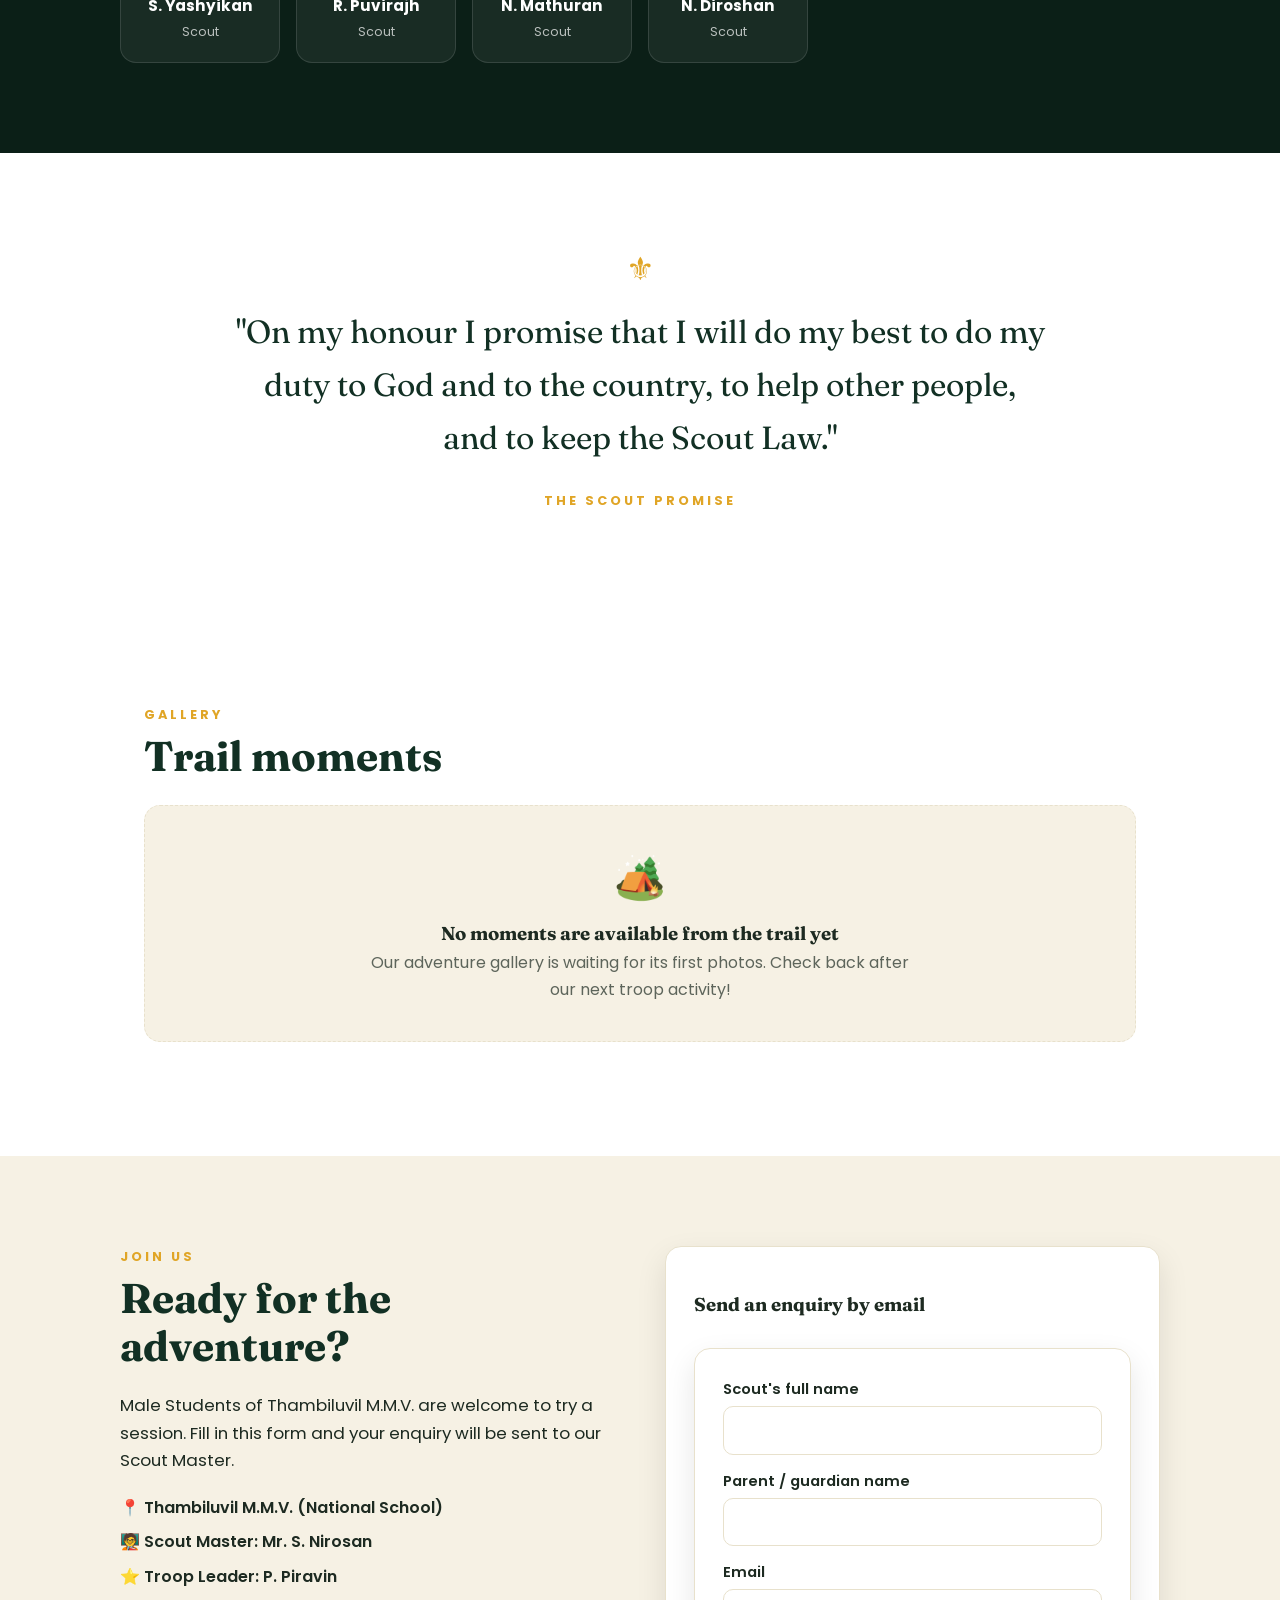
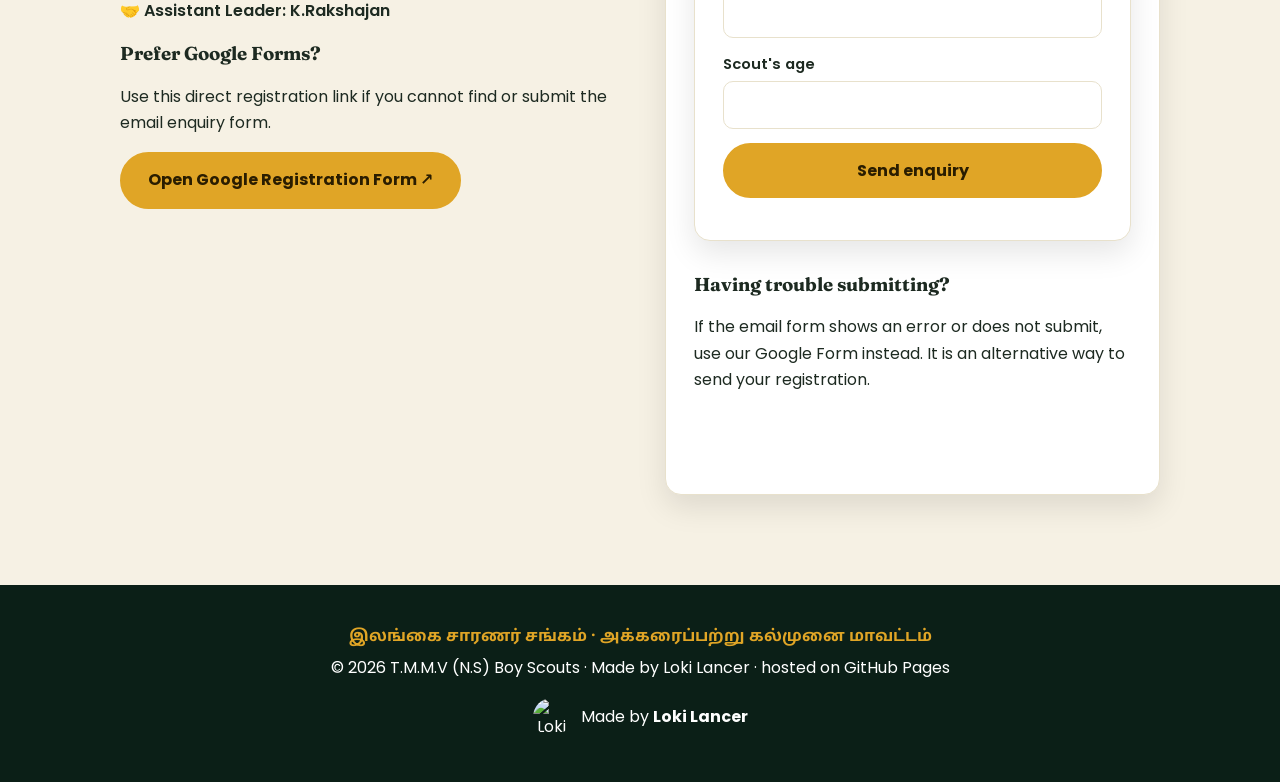
==== commit adb8ae57: "Correct creator credit to Loki Lancer" ====
--- a/index.html
+++ b/index.html
@@ -192,7 +192,7 @@
 
 <footer>
   <p class="tamil">இலங்கை சாரணர் சங்கம் · அக்கரைப்பற்று கல்முனை மாவட்டம்</p>
-  <p>© <span id="year"></span> T.M.M.V (N.S) Boy Scouts · Builted by Piravin and hosted on GitHub Pages</p>
+  <p>© <span id="year"></span> T.M.M.V (N.S) Boy Scouts · Made by Loki Lancer · hosted on GitHub Pages</p>
   <div style="display:flex;align-items:center;justify-content:center;gap:10px;padding:12px"><img src="https://raw.githubusercontent.com/lokilancer/TMMV-ROBOTICS/main/assets/loki-lancer-horse.svg" alt="Loki Lancer horse logo" width="38" height="38" style="object-fit:contain;border-radius:50%"> <span>Made by <strong>Loki Lancer</strong></span></div>
 </footer>
 
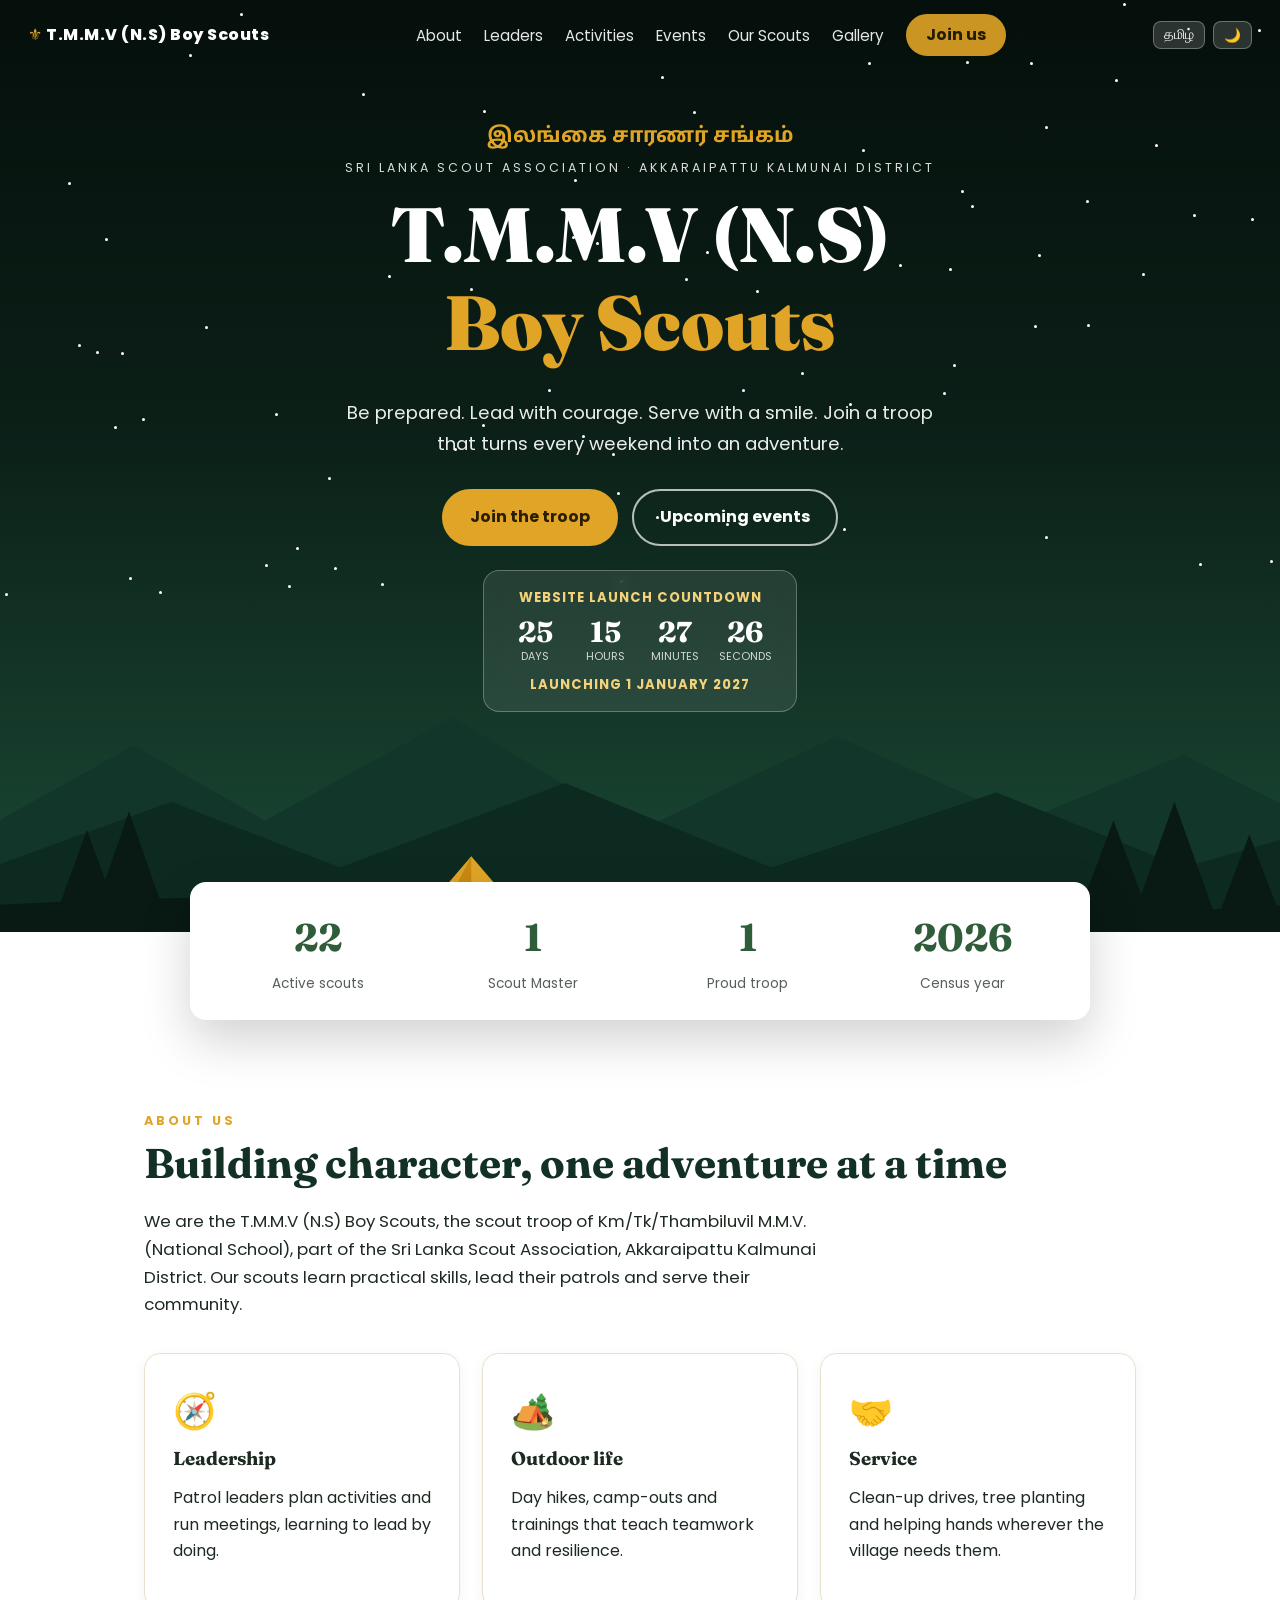
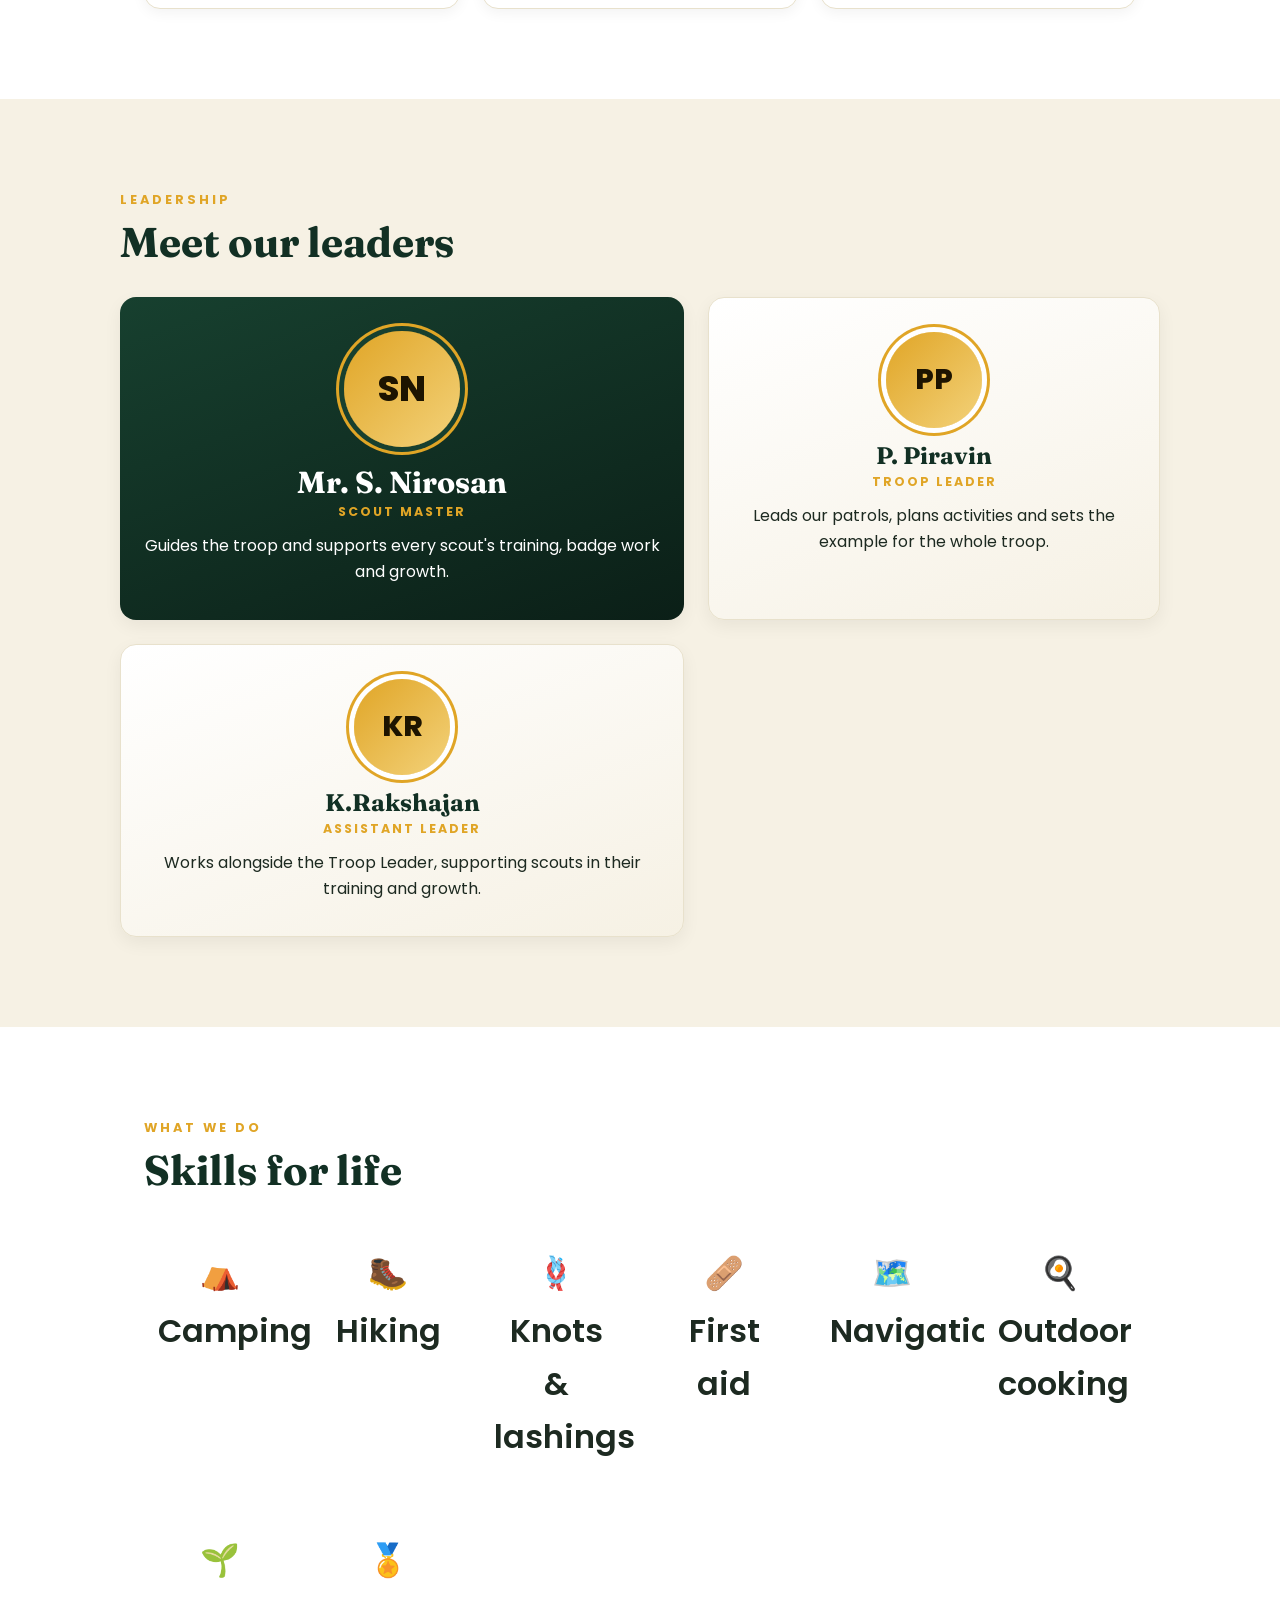
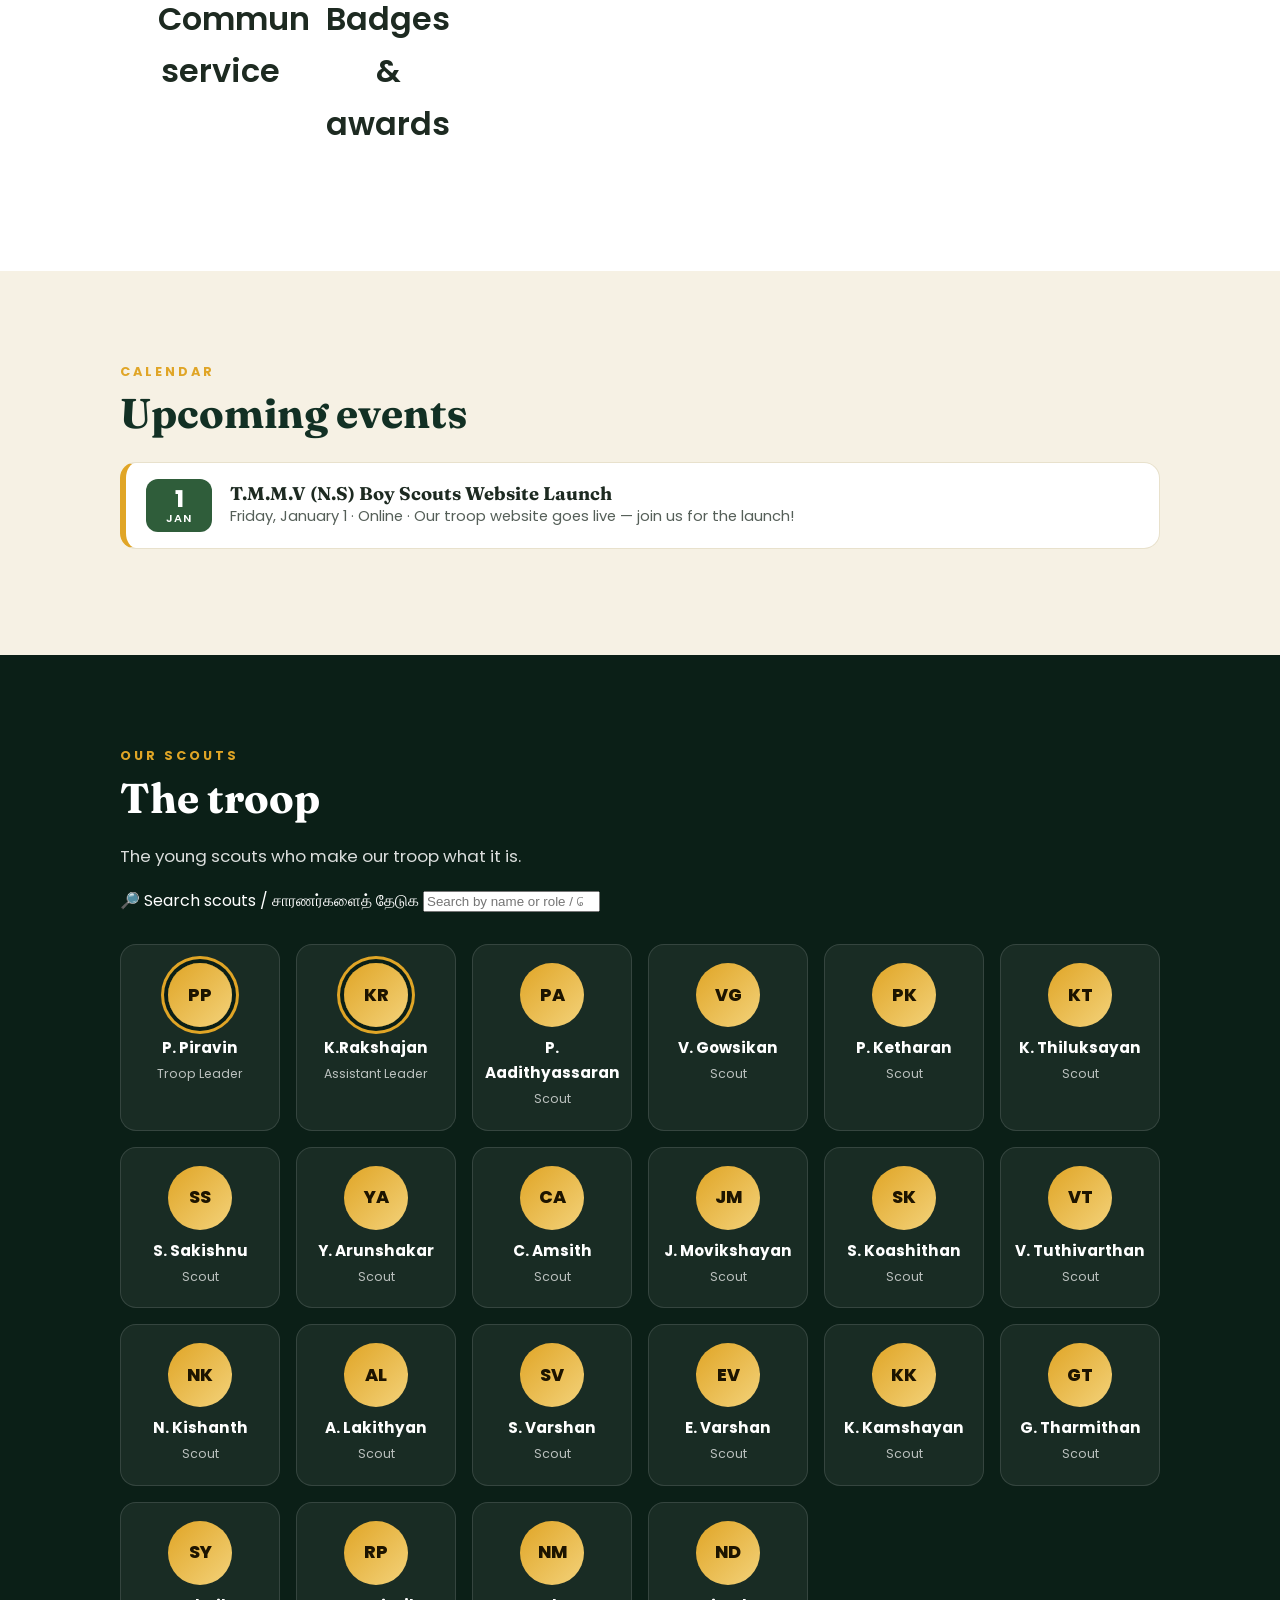
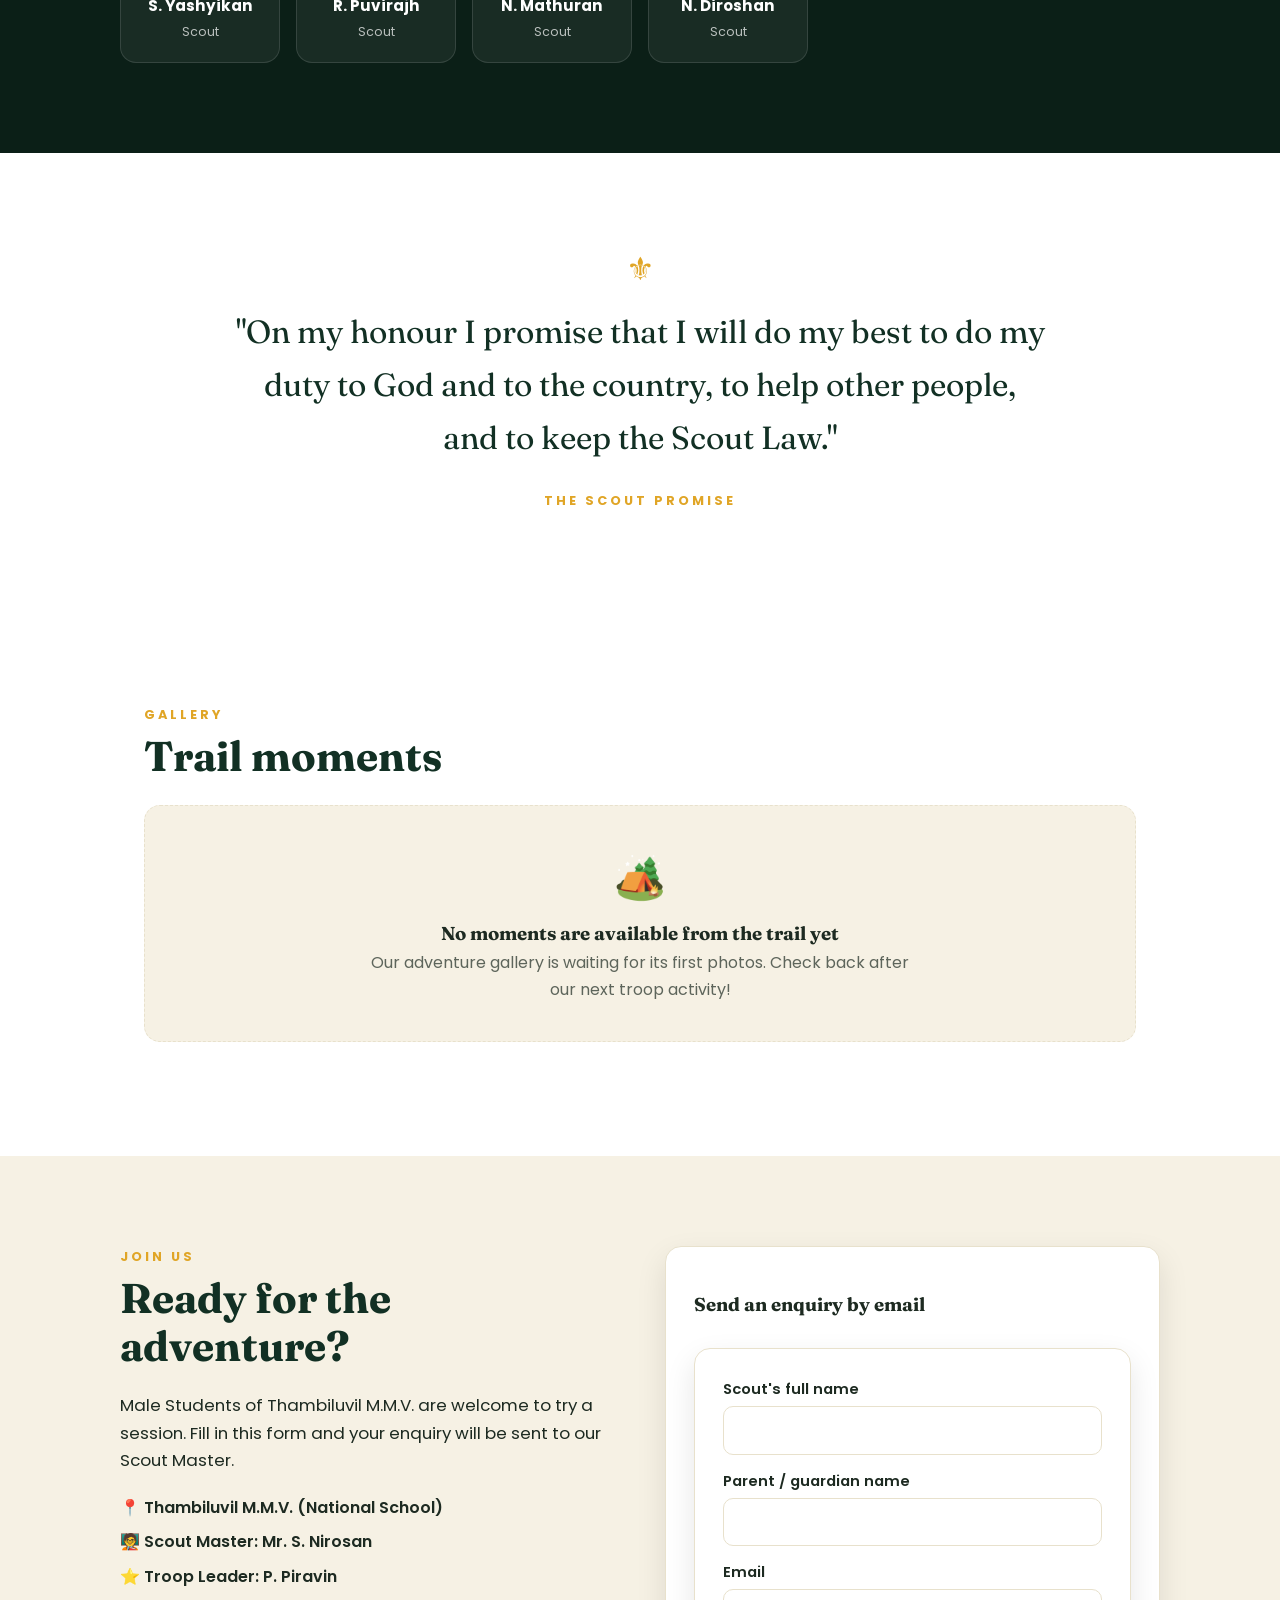
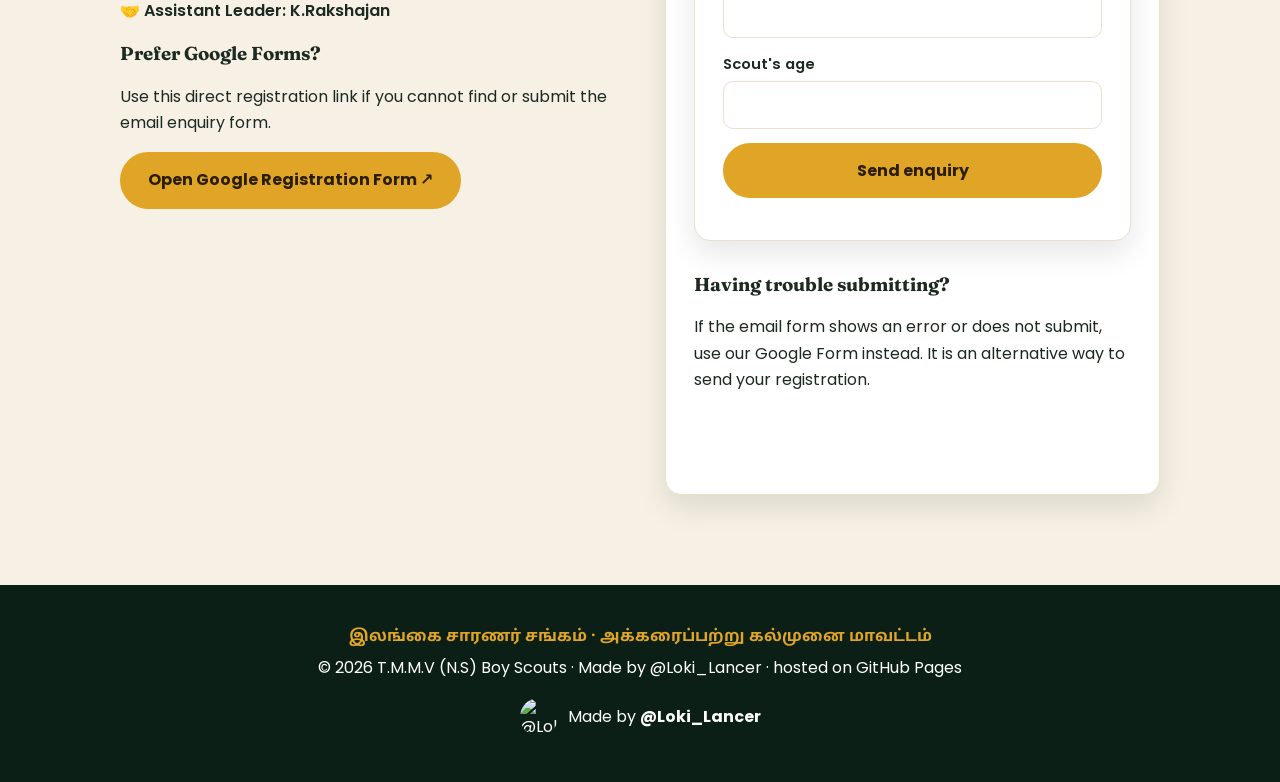
==== commit c6dc1159: "Use original horse logo and creator credit @Loki_Lancer" ====
--- a/index.html
+++ b/index.html
@@ -192,8 +192,8 @@
 
 <footer>
   <p class="tamil">இலங்கை சாரணர் சங்கம் · அக்கரைப்பற்று கல்முனை மாவட்டம்</p>
-  <p>© <span id="year"></span> T.M.M.V (N.S) Boy Scouts · Made by Loki Lancer · hosted on GitHub Pages</p>
-  <div style="display:flex;align-items:center;justify-content:center;gap:10px;padding:12px"><img src="https://raw.githubusercontent.com/lokilancer/TMMV-ROBOTICS/main/assets/loki-lancer-horse.svg" alt="Loki Lancer horse logo" width="38" height="38" style="object-fit:contain;border-radius:50%"> <span>Made by <strong>Loki Lancer</strong></span></div>
+  <p>© <span id="year"></span> T.M.M.V (N.S) Boy Scouts · Made by @Loki_Lancer · hosted on GitHub Pages</p>
+  <div style="display:flex;align-items:center;justify-content:center;gap:10px;padding:12px"><img src="https://raw.githubusercontent.com/lokilancer/TMMV-ROBOTICS/main/assets/loki-lancer-horse.webp" alt="@Loki_Lancer horse logo" width="38" height="38" style="object-fit:contain;border-radius:50%"> <span>Made by <strong>@Loki_Lancer</strong></span></div>
 </footer>
 
 
